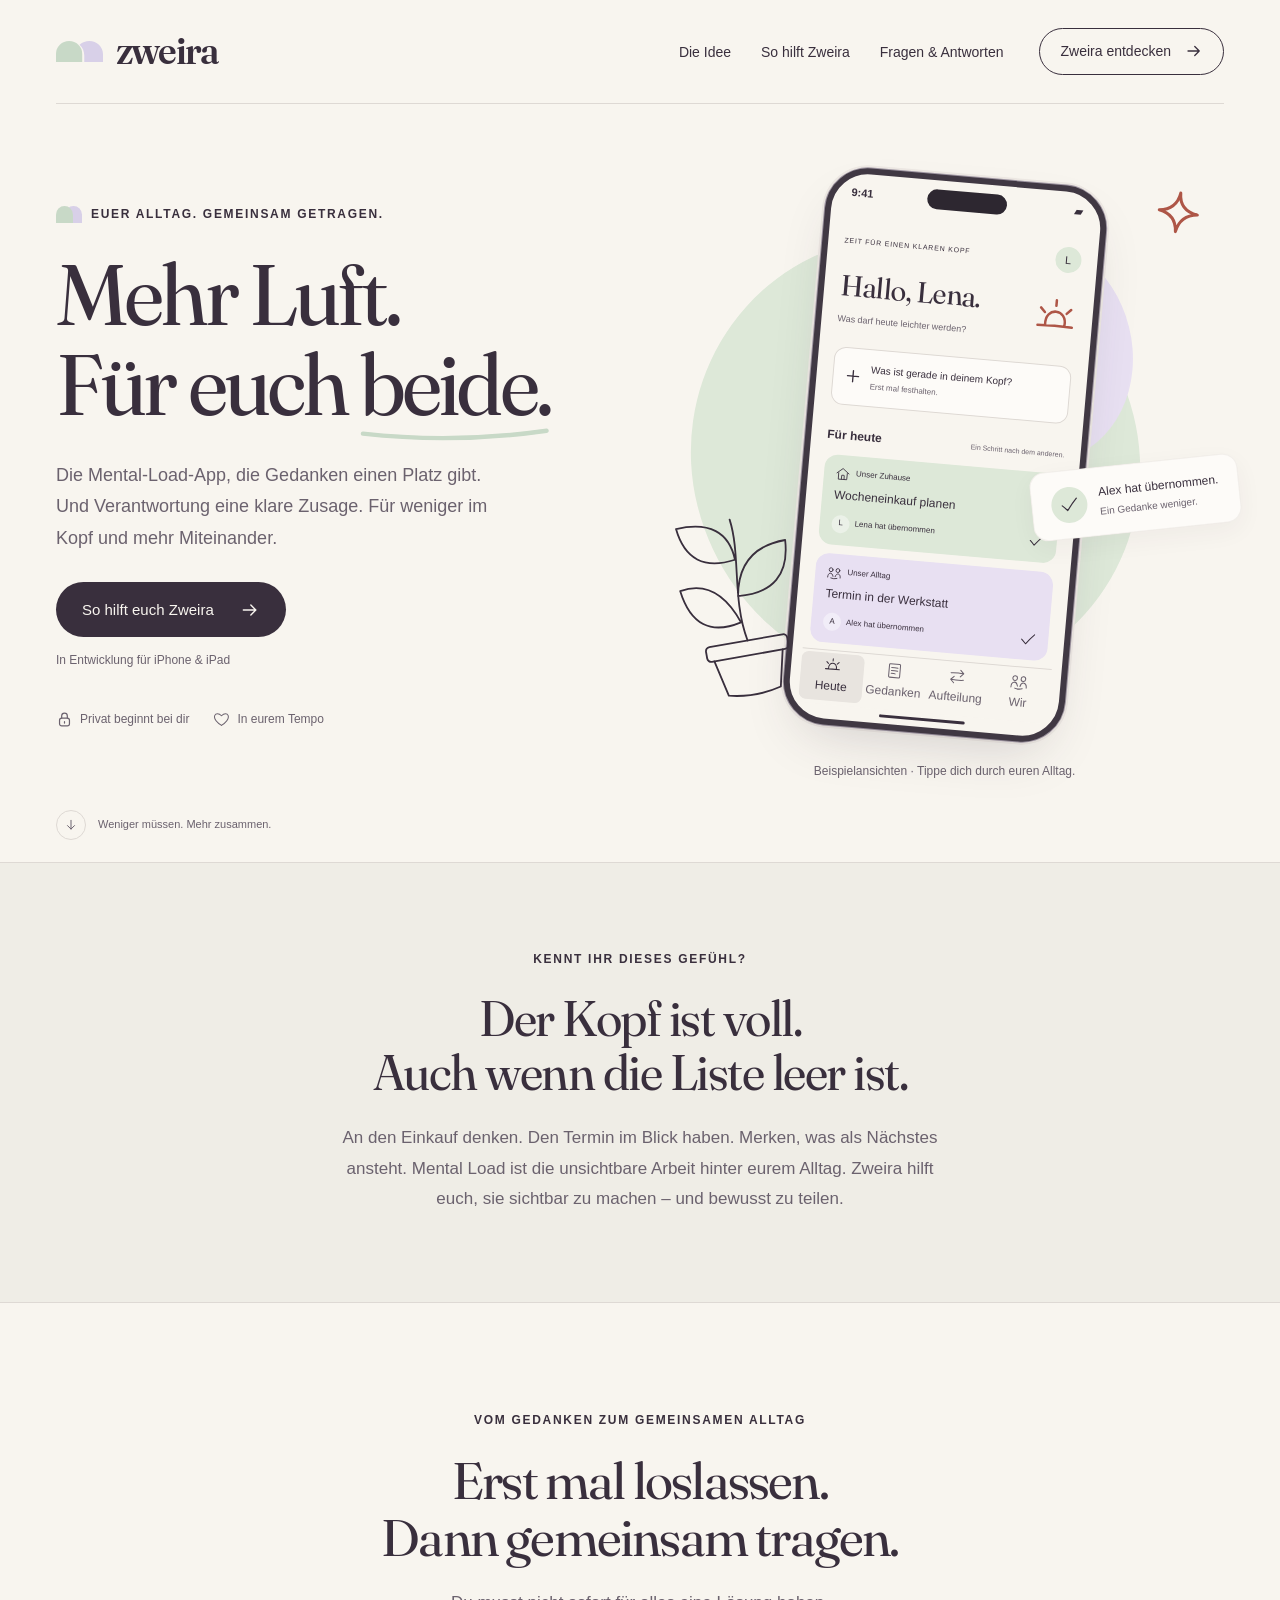
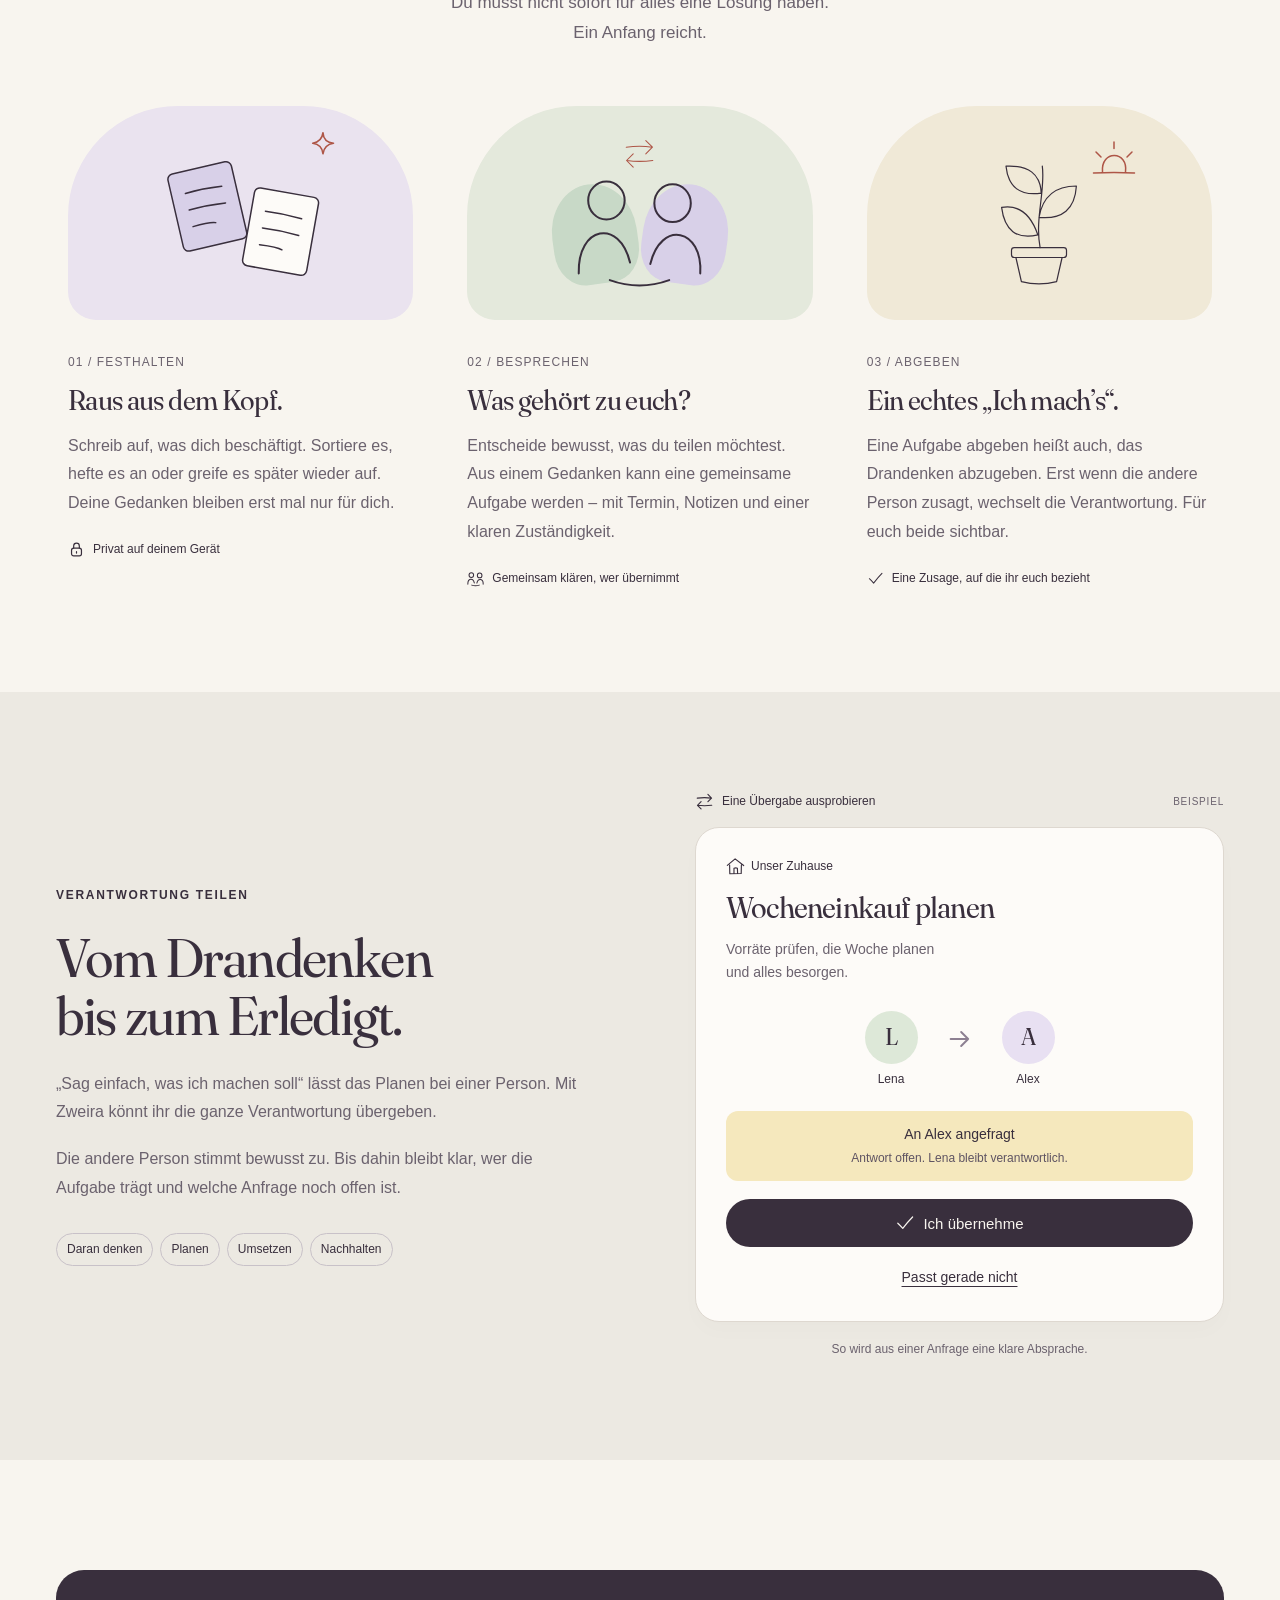
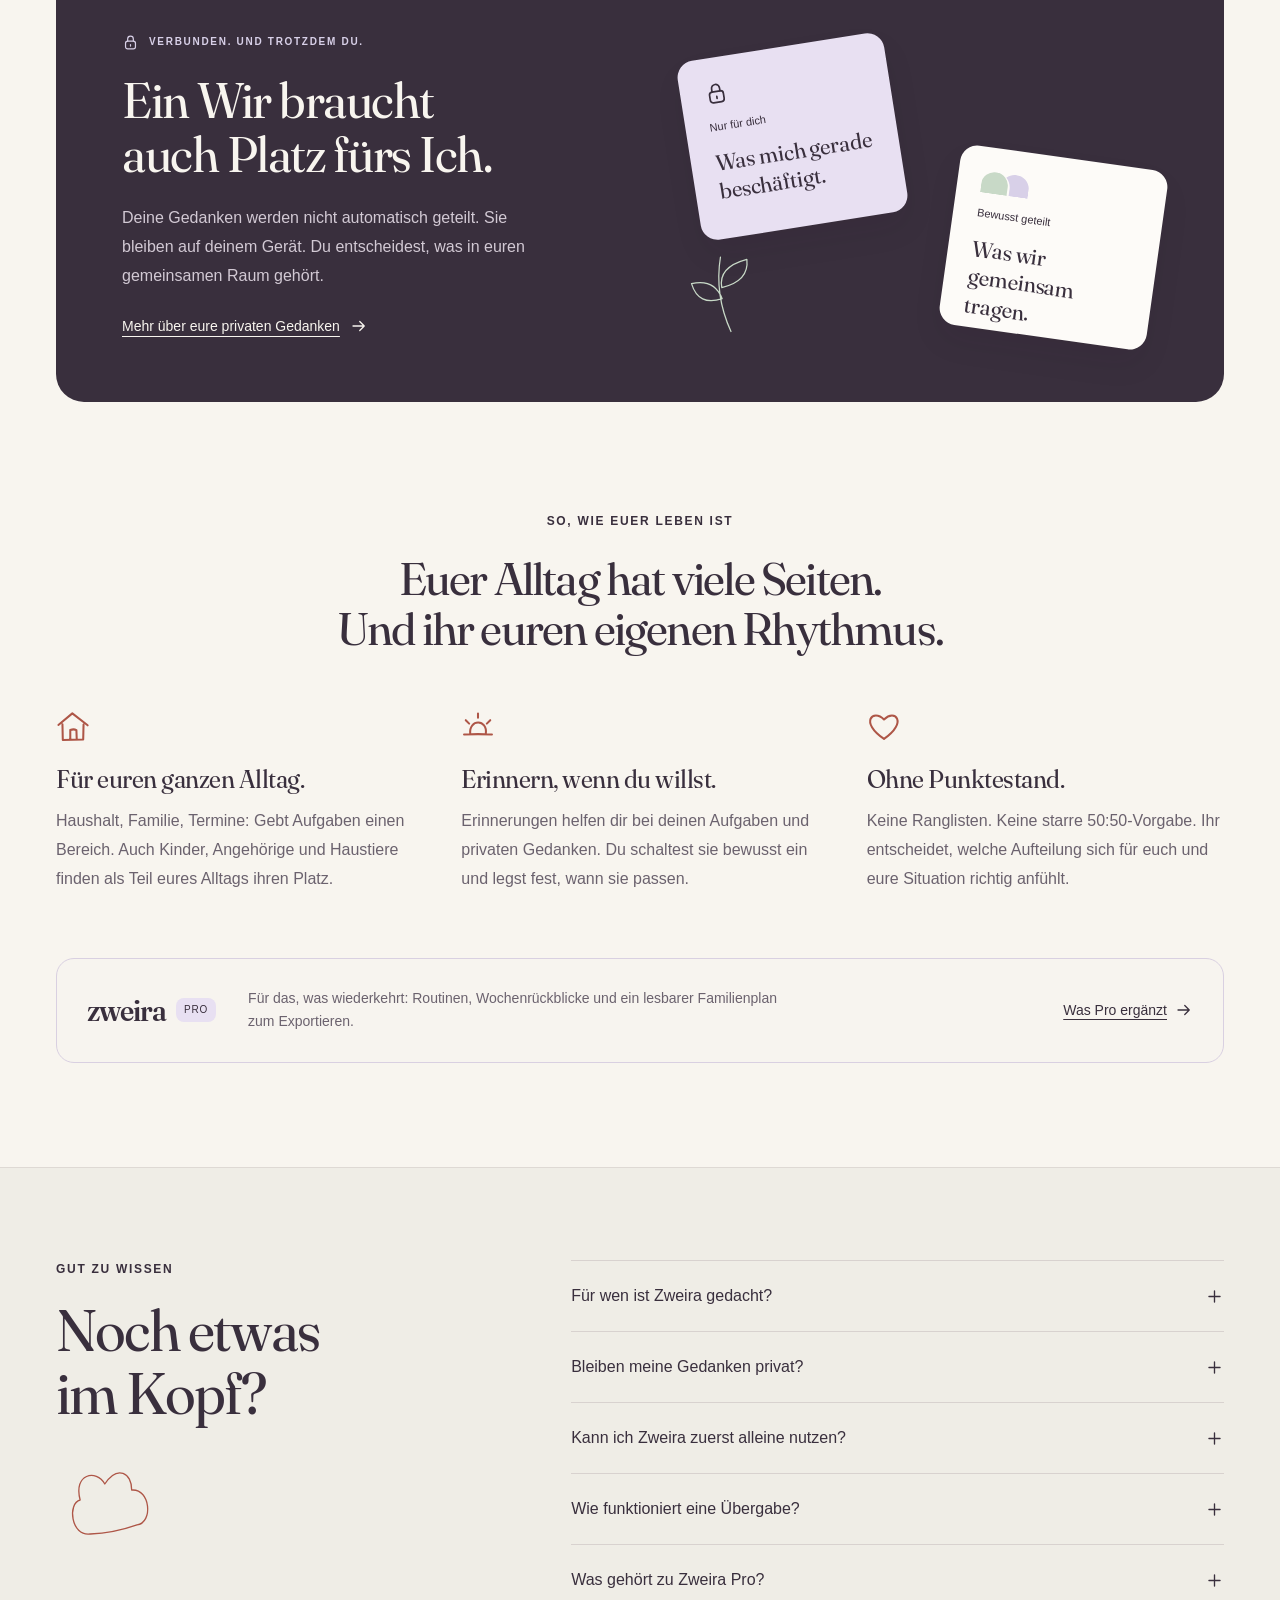
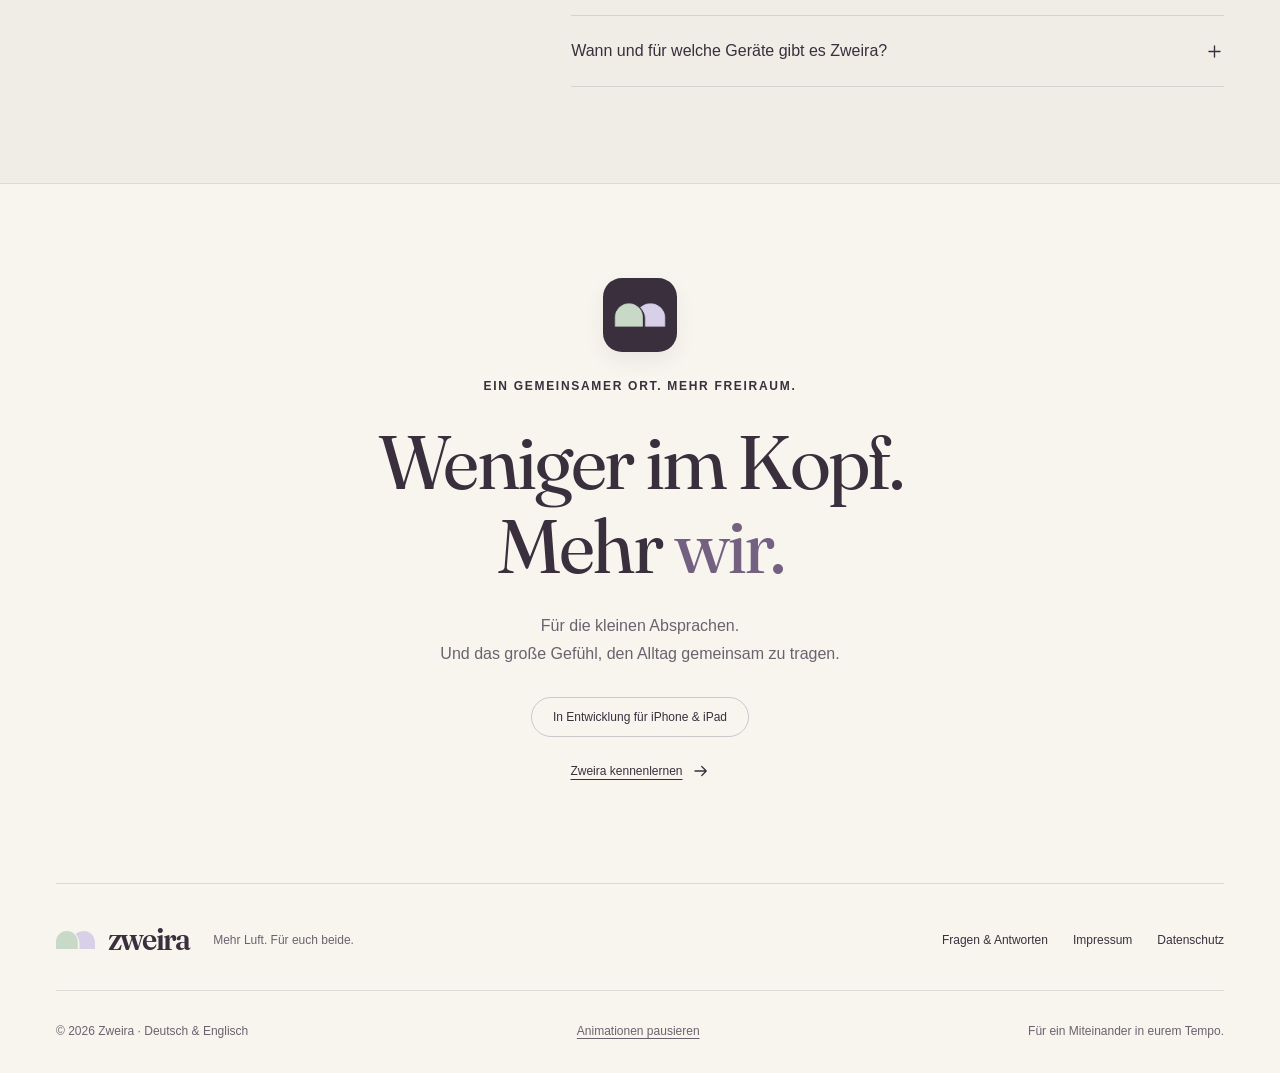
==== index.html @ 897c7287 "hello world" ====
<!doctype html>
<html lang="de">
<head>
  <meta charset="utf-8">
  <meta name="viewport" content="width=device-width, initial-scale=1">
  <meta name="theme-color" content="#F8F5EF">
  <title>Zweira – Mental Load und Verantwortung gemeinsam teilen</title>
  <meta name="description" content="Gedanken festhalten, Aufgaben klären und Verantwortung bewusst teilen: Entdecke Zweira, die Mental-Load-App für Paare und ihren gemeinsamen Alltag.">
  <meta property="og:type" content="website">
  <meta property="og:locale" content="de_DE">
  <meta property="og:site_name" content="Zweira">
  <meta property="og:title" content="Zweira – Mehr Luft. Für euch beide.">
  <meta property="og:description" content="Private Gedanken. Klare Zusagen. Gemeinsam getragener Alltag. Entdecke die Mental-Load-App für iPhone und iPad.">
  <meta name="twitter:card" content="summary">
  <link rel="canonical" href="https://zweira.picturethehit.chatgpt.site/">
  <meta property="og:url" content="https://zweira.picturethehit.chatgpt.site/">
  <script type="application/ld+json">{"@context":"https://schema.org","@graph":[{"@type":"WebSite","@id":"https://zweira.picturethehit.chatgpt.site/#website","url":"https://zweira.picturethehit.chatgpt.site/","name":"Zweira","inLanguage":"de"},{"@type":"SoftwareApplication","name":"Zweira","applicationCategory":"LifestyleApplication","operatingSystem":"iOS 17.0 oder neuer; iPadOS 17.0 oder neuer","inLanguage":["de","en"],"description":"App in Entwicklung für private Gedanken, lokale Familienplanung und bewusst geteilte Verantwortung. Übergaben werden erst nach einer ausdrücklichen Zusage wirksam.","url":"https://zweira.picturethehit.chatgpt.site/","featureList":["Private Gedanken festhalten","Aufgaben und Verantwortlichkeiten planen","Bestätigte Übergaben","Freiwillige Erinnerungen"]}]}</script>
  <link rel="icon" href="assets/favicon.png" type="image/png">
  <link rel="apple-touch-icon" href="assets/apple-touch-icon.png">
  <link rel="preload" href="assets/Fraunces72pt-Regular.ttf" as="font" type="font/ttf" crossorigin>
  <link rel="stylesheet" href="styles.css?v=41d980a1db89">
  <script src="app.js?v=37c5fd9961ff" defer></script>
</head>
<body>
  <a class="skip-link" href="#inhalt">Zum Inhalt</a>
  <svg class="svg-library" xmlns="http://www.w3.org/2000/svg" aria-hidden="true"><defs>
    <!-- Faithful web adaptations of Zweira/Shared/SketchIcons.swift and UI/Illustrations.swift. -->
    <symbol id="i-arrow" viewBox="0 0 24 24"><path d="M4 12h15m-6-6 6 6-6 6"/></symbol>
    <symbol id="i-down" viewBox="0 0 24 24"><path d="M12 4v15m-6-6 6 6 6-6"/></symbol>
    <symbol id="i-lock" viewBox="0 0 24 24"><rect x="5" y="10" width="14" height="11" rx="3"/><path d="M8 10V7a4 4 0 0 1 8 0v3m-4 5v2"/></symbol>
    <symbol id="i-plus" viewBox="0 0 24 24"><path d="M12 5v14M5 12h14"/></symbol>
    <symbol id="i-check" viewBox="0 0 100 100"><path d="M14 51Q26 62 39 77Q65 43 88 20"/></symbol>
    <symbol id="i-home" viewBox="0 0 100 100"><path d="M7 44 48 10 93 45M19 42 20 88 80 87 81 43M42 86V59Q52 55 60 59L61 86"/></symbol>
    <symbol id="i-note" viewBox="0 0 100 100"><rect x="18" y="10" width="65" height="79" rx="5.5"/><path d="M32 32Q50 31 69 33.2M32 49Q50 48 69 50.2M32 66Q50 65 55 67.2"/></symbol>
    <symbol id="i-handoff" viewBox="0 0 100 100"><path d="M12 32Q51 27 86 32M68 13 87 32 68 51M88 70Q49 75 14 70M32 51 13 70 32 89"/></symbol>
    <symbol id="i-family" viewBox="0 0 100 100"><ellipse cx="25.5" cy="30" rx="13.5" ry="14"/><ellipse cx="74.5" cy="32" rx="13.5" ry="14"/><path d="M5 84C4 49 35 43 43 76M58 77C66 44 97 51 95 84M28 89Q50 97 72 89"/></symbol>
    <symbol id="i-sun" viewBox="0 0 100 100"><path d="M9 72Q50 70 91 72M27 70C23 25 79 27 73 70M50 10V23M14 30 24 40M86 30 76 40"/></symbol>
    <symbol id="i-cycle" viewBox="0 0 100 100"><path d="M15 39C32 4 73 7 84 37M84 14V37H61M85 61C68 96 27 93 16 63M16 86V63H39"/></symbol>
    <symbol id="i-spark" viewBox="0 0 100 100"><path d="M48 10Q50 45 87 49Q53 54 48 88Q45 54 10 49Q44 44 48 10"/></symbol>
    <symbol id="i-heart" viewBox="0 0 100 100"><path d="M50 85C-23 36 18-5 50 28C82-5 121 36 50 85"/></symbol>
    <symbol id="art-plant" viewBox="0 0 200 260"><g fill="none" stroke="currentColor" stroke-width="2.2" stroke-linecap="round" stroke-linejoin="round">
      <path pathLength="1" d="M102 182C92 130 112 78 106 34M104 83Q46 91 40 34Q102 31 104 83M100 127Q110 70 168 70Q164 133 100 127M98 159Q40 172 32 109Q78 101 98 159"/>
      <rect pathLength="1" x="50" y="182" width="100" height="18" rx="5"/><path pathLength="1" d="m58 200 10 44q32 8 64 0l10-44"/>
    </g></symbol>
    <symbol id="art-cloud" viewBox="0 0 100 100"><path d="M22 81C-2 80 1 39 17 38C14 5 43 4 50 24C69 4 85 16 81 37C104 39 100 81 80 80Q50 85 22 81"/></symbol>
    <symbol id="art-sprig" viewBox="0 0 100 100"><path pathLength="1" d="M47 96Q39 48 58 6M47 55Q17 57 16 28Q44 29 47 55M50 42Q52 17 88 17Q84 43 50 42"/></symbol>
  </defs></svg>
  <header class="site-header wrap">
    <a class="brand" href="#" aria-label="Zweira – Startseite"><img src="assets/brand-mark.svg" width="47" height="22" alt=""><span>zweira</span></a>
    <nav class="desktop-nav" aria-label="Hauptnavigation"><a href="#idee">Die Idee</a><a href="#funktionen">So hilft Zweira</a><a href="#fragen">Fragen & Antworten</a></nav>
    <a class="header-cta" href="#entdecken">Zweira entdecken <svg class="icon" aria-hidden="true"><use href="#i-arrow"/></svg></a>
    <button class="menu-toggle" aria-expanded="false" aria-controls="mobile-nav" aria-label="Menü öffnen"><span></span><span></span></button>
  </header>
  <nav id="mobile-nav" class="mobile-nav" aria-label="Mobile Navigation" hidden><a href="#idee">Die Idee</a><a href="#funktionen">So hilft Zweira</a><a href="#fragen">Fragen & Antworten</a><a href="#entdecken">Zweira entdecken</a></nav>
  <main id="inhalt">
    <section class="hero wrap" aria-labelledby="hero-title">
      <div class="hero-copy">
        <p class="eyebrow"><span class="tiny-mark" aria-hidden="true"></span> Euer Alltag. Gemeinsam getragen.</p>
        <h1 id="hero-title">Mehr Luft.<br>Für euch <span class="underlined">beide.<svg viewBox="0 0 260 19" aria-hidden="true"><path d="M4 9Q128 23 255 5"/></svg></span></h1>
        <p class="hero-description">Die Mental-Load-App, die Gedanken einen Platz gibt. Und Verantwortung eine klare Zusage. Für weniger im Kopf und mehr Miteinander.</p>
        <a class="button primary" href="#funktionen">So hilft euch Zweira <svg class="icon" aria-hidden="true"><use href="#i-arrow"/></svg></a>
        <p class="availability">In Entwicklung für iPhone & iPad</p>
        <div class="hero-values"><span><svg class="icon" aria-hidden="true"><use href="#i-lock"/></svg> Privat beginnt bei dir</span><span><svg class="icon" aria-hidden="true"><use href="#i-heart"/></svg> In eurem Tempo</span></div>
      </div>
      <div class="hero-stage" aria-label="Ein beispielhafter Einblick in Zweira">
        <div class="hero-orbit" aria-hidden="true"></div>
        <svg class="plant-drawing gentle-float" aria-hidden="true"><use href="#art-plant"/></svg>
        <svg class="hero-spark icon" aria-hidden="true"><use href="#i-spark"/></svg>
        <div class="floating-note gentle-float" aria-hidden="true"><svg class="icon"><use href="#i-check"/></svg><div><strong>Alex hat übernommen.</strong><span>Ein Gedanke weniger.</span></div></div>
        <div class="phone">
          <div class="phone-status" aria-hidden="true"><span>9:41</span><span class="phone-island"></span><span>▰</span></div>
          <div class="phone-tabs" role="tablist" aria-label="App-Vorschau"><button id="tab-heute" role="tab" aria-selected="true" aria-controls="app-preview" data-tab="heute"><svg class="icon" aria-hidden="true"><use href="#i-sun"/></svg>Heute</button><button id="tab-gedanken" role="tab" aria-selected="false" aria-controls="app-preview" tabindex="-1" data-tab="gedanken"><svg class="icon" aria-hidden="true"><use href="#i-note"/></svg>Gedanken</button><button id="tab-aufteilung" role="tab" aria-selected="false" aria-controls="app-preview" tabindex="-1" data-tab="aufteilung"><svg class="icon" aria-hidden="true"><use href="#i-handoff"/></svg>Aufteilung</button><button id="tab-wir" role="tab" aria-selected="false" aria-controls="app-preview" tabindex="-1" data-tab="wir"><svg class="icon" aria-hidden="true"><use href="#i-family"/></svg>Wir</button></div>
          <div class="phone-content" id="app-preview" role="tabpanel" aria-labelledby="tab-heute" tabindex="0">
            <div class="phone-topline"><span>ZEIT FÜR EINEN KLAREN KOPF</span><span class="avatar sage">L</span></div>
            <div class="phone-greeting"><div><p>Hallo, Lena.</p><span>Was darf heute leichter werden?</span></div><svg class="icon" aria-hidden="true"><use href="#i-sun"/></svg></div>
            <div class="capture"><svg class="icon" aria-hidden="true"><use href="#i-plus"/></svg><div>Was ist gerade in deinem Kopf?<small>Erst mal festhalten.</small></div></div>
            <p class="phone-section-label">Für heute <span>Ein Schritt nach dem anderen.</span></p>
            <div class="task-card sage"><div class="task-heading"><svg class="icon" aria-hidden="true"><use href="#i-home"/></svg><span>Unser Zuhause</span></div><strong>Wocheneinkauf planen</strong><div class="task-bottom"><span><b class="avatar">L</b> Lena hat übernommen</span><svg class="icon" aria-hidden="true"><use href="#i-check"/></svg></div></div>
            <div class="task-card lavender"><div class="task-heading"><svg class="icon" aria-hidden="true"><use href="#i-family"/></svg><span>Unser Alltag</span></div><strong>Termin in der Werkstatt</strong><div class="task-bottom"><span><b class="avatar">A</b> Alex hat übernommen</span><svg class="icon" aria-hidden="true"><use href="#i-check"/></svg></div></div>
            <div class="private-note"><svg class="icon" aria-hidden="true"><use href="#i-lock"/></svg><span>Deine Gedanken gehören erst mal dir.</span></div>
          </div>

          <div class="home-indicator" aria-hidden="true"></div>
        </div>
        <p class="preview-caption">Beispielansichten · Tippe dich durch euren Alltag.</p>
      </div>
      <a class="scroll-cue" href="#idee"><svg class="icon" aria-hidden="true"><use href="#i-down"/></svg><span>Weniger müssen. Mehr zusammen.</span></a>
    </section>
    <section class="intro-section" id="idee"><div class="wrap intro-inner"><p class="eyebrow">Kennt ihr dieses Gefühl?</p><h2>Der Kopf ist voll.<br>Auch wenn die Liste leer ist.</h2><p>An den Einkauf denken. Den Termin im Blick haben. Merken, was als Nächstes ansteht. Mental Load ist die unsichtbare Arbeit hinter eurem Alltag. Zweira hilft euch, sie sichtbar zu machen – und bewusst zu teilen.</p></div></section>
    <section class="features-section wrap" id="funktionen" aria-labelledby="features-title">
      <div class="section-heading reveal"><p class="eyebrow">Vom Gedanken zum gemeinsamen Alltag</p><h2 id="features-title">Erst mal loslassen.<br>Dann gemeinsam tragen.</h2><p>Du musst nicht sofort für alles eine Lösung haben.<br>Ein Anfang reicht.</p></div>
      <div class="features-grid">
        <article class="feature-card reveal"><div class="feature-art art-thoughts" aria-hidden="true"><div class="note-sheet note-back"><svg class="icon"><use href="#i-note"/></svg></div><div class="note-sheet note-front"><svg class="icon"><use href="#i-note"/></svg></div><svg class="art-spark icon"><use href="#i-spark"/></svg></div><span class="step-label">01 / Festhalten</span><h3>Raus aus dem Kopf.</h3><p>Schreib auf, was dich beschäftigt. Sortiere es, hefte es an oder greife es später wieder auf. Deine Gedanken bleiben erst mal nur für dich.</p><span class="feature-detail"><svg class="icon" aria-hidden="true"><use href="#i-lock"/></svg> Privat auf deinem Gerät</span></article>
        <article class="feature-card reveal"><div class="feature-art art-together" aria-hidden="true"><svg class="family-art icon"><use href="#i-family"/></svg><svg class="handoff-art icon"><use href="#i-handoff"/></svg><span class="person-disc sage"></span><span class="person-disc lavender"></span></div><span class="step-label">02 / Besprechen</span><h3>Was gehört zu euch?</h3><p>Entscheide bewusst, was du teilen möchtest. Aus einem Gedanken kann eine gemeinsame Aufgabe werden – mit Termin, Notizen und einer klaren Zuständigkeit.</p><span class="feature-detail"><svg class="icon" aria-hidden="true"><use href="#i-family"/></svg> Gemeinsam klären, wer übernimmt</span></article>
        <article class="feature-card reveal"><div class="feature-art art-breathe" aria-hidden="true"><svg class="small-plant gentle-float"><use href="#art-plant"/></svg><svg class="small-sun icon"><use href="#i-sun"/></svg></div><span class="step-label">03 / Abgeben</span><h3>Ein echtes „Ich mach’s“.</h3><p>Eine Aufgabe abgeben heißt auch, das Drandenken abzugeben. Erst wenn die andere Person zusagt, wechselt die Verantwortung. Für euch beide sichtbar.</p><span class="feature-detail"><svg class="icon" aria-hidden="true"><use href="#i-check"/></svg> Eine Zusage, auf die ihr euch bezieht</span></article>
      </div>
    </section>
    <section class="responsibility-section" aria-labelledby="responsibility-title"><div class="wrap responsibility-grid">
      <div class="responsibility-copy reveal"><p class="eyebrow">Verantwortung teilen</p><h2 id="responsibility-title">Vom Drandenken<br>bis zum Erledigt.</h2><p>„Sag einfach, was ich machen soll“ lässt das Planen bei einer Person. Mit Zweira könnt ihr die ganze Verantwortung übergeben.</p><p>Die andere Person stimmt bewusst zu. Bis dahin bleibt klar, wer die Aufgabe trägt und welche Anfrage noch offen ist.</p><ol class="responsibility-steps"><li>Daran denken</li><li>Planen</li><li>Umsetzen</li><li>Nachhalten</li></ol></div>
      <div class="handoff-demo reveal"><p class="demo-label"><svg class="icon" aria-hidden="true"><use href="#i-handoff"/></svg> Eine Übergabe ausprobieren <span>Beispiel</span></p><div class="handoff-card"><div class="task-heading"><svg class="icon" aria-hidden="true"><use href="#i-home"/></svg><span>Unser Zuhause</span></div><h3>Wocheneinkauf planen</h3><p>Vorräte prüfen, die Woche planen<br>und alles besorgen.</p><div class="handoff-people" aria-hidden="true"><span class="person"><b class="avatar sage">L</b>Lena</span><div class="transfer-line"><svg class="icon"><use href="#i-arrow"/></svg></div><span class="person"><b class="avatar lavender">A</b>Alex</span></div><div class="handoff-status" role="status" aria-live="polite" aria-atomic="true"><strong id="handoff-title">An Alex angefragt</strong><span id="handoff-description">Antwort offen. Lena bleibt verantwortlich.</span></div><div class="handoff-actions"><button id="accept-handoff" class="button primary"><svg class="icon" aria-hidden="true"><use href="#i-check"/></svg>Ich übernehme</button><button id="decline-handoff" class="text-button">Passt gerade nicht</button></div><button id="reset-handoff" class="text-button" hidden>Noch einmal ausprobieren <svg class="icon" aria-hidden="true"><use href="#i-cycle"/></svg></button></div><p class="demo-footnote">So wird aus einer Anfrage eine klare Absprache.</p></div>
    </div></section>
    <section class="privacy-section wrap reveal" id="privat" aria-labelledby="privacy-title"><div class="privacy-copy"><p class="eyebrow"><svg class="icon" aria-hidden="true"><use href="#i-lock"/></svg> Verbunden. Und trotzdem du.</p><h2 id="privacy-title">Ein Wir braucht<br>auch Platz fürs Ich.</h2><p>Deine Gedanken werden nicht automatisch geteilt. Sie bleiben auf deinem Gerät. Du entscheidest, was in euren gemeinsamen Raum gehört.</p><a href="#frage-privat" class="light-link">Mehr über eure privaten Gedanken <svg class="icon" aria-hidden="true"><use href="#i-arrow"/></svg></a></div><div class="privacy-visual" aria-hidden="true"><div class="privacy-personal"><svg class="icon"><use href="#i-lock"/></svg><span>Nur für dich</span><p>Was mich gerade<br>beschäftigt.</p></div><div class="privacy-shared"><img src="assets/brand-mark.svg" width="58" height="27" alt=""><span>Bewusst geteilt</span><p>Was wir gemeinsam<br>tragen.</p></div><svg class="privacy-sprig icon gentle-float"><use href="#art-sprig"/></svg></div></section>
    <section class="everyday-section wrap" aria-labelledby="everyday-title"><div class="section-heading reveal"><p class="eyebrow">So, wie euer Leben ist</p><h2 id="everyday-title">Euer Alltag hat viele Seiten.<br>Und ihr euren eigenen Rhythmus.</h2></div><div class="everyday-grid"><article class="reveal"><svg class="icon" aria-hidden="true"><use href="#i-home"/></svg><h3>Für euren ganzen Alltag.</h3><p>Haushalt, Familie, Termine: Gebt Aufgaben einen Bereich. Auch Kinder, Angehörige und Haustiere finden als Teil eures Alltags ihren Platz.</p></article><article class="reveal"><svg class="icon" aria-hidden="true"><use href="#i-sun"/></svg><h3>Erinnern, wenn du willst.</h3><p>Erinnerungen helfen dir bei deinen Aufgaben und privaten Gedanken. Du schaltest sie bewusst ein und legst fest, wann sie passen.</p></article><article class="reveal"><svg class="icon" aria-hidden="true"><use href="#i-heart"/></svg><h3>Ohne Punktestand.</h3><p>Keine Ranglisten. Keine starre 50:50-Vorgabe. Ihr entscheidet, welche Aufteilung sich für euch und eure Situation richtig anfühlt.</p></article></div><div class="pro-strip reveal"><span class="pro-label">zweira <span>PRO</span></span><p>Für das, was wiederkehrt: Routinen, Wochenrückblicke und ein lesbarer Familienplan zum Exportieren.</p><a href="#frage-pro">Was Pro ergänzt <svg class="icon" aria-hidden="true"><use href="#i-arrow"/></svg></a></div></section>
    <section class="faq-section" id="fragen" aria-labelledby="faq-title"><div class="wrap faq-grid"><div class="faq-intro reveal"><p class="eyebrow">Gut zu wissen</p><h2 id="faq-title">Noch etwas<br>im Kopf?</h2><svg class="faq-cloud icon gentle-float" aria-hidden="true"><use href="#art-cloud"/></svg></div><div class="faq-list reveal">
      <details><summary>Für wen ist Zweira gedacht?<svg class="icon" aria-hidden="true"><use href="#i-plus"/></svg></summary><p>Für Paare, die Gedanken, Aufgaben und Verantwortung im Alltag bewusster teilen möchten – mit oder ohne Kinder. Auch Angehörige und Haustiere können im Familienplan berücksichtigt werden. Sie dienen als Aufgabenkontext und erhalten dadurch keinen eigenen Kontozugriff.</p></details>
      <details id="frage-privat"><summary>Bleiben meine Gedanken privat?<svg class="icon" aria-hidden="true"><use href="#i-plus"/></svg></summary><p>Ja. Private Gedanken werden lokal auf deinem Gerät gespeichert und nicht automatisch in den gemeinsamen Familienraum übertragen. Du entscheidest ausdrücklich, welchen Gedanken du teilst oder in eine gemeinsame Aufgabe umwandelst. Auch eine Apple-Familienfreigabe gewährt keinen Zugriff auf deine Gedanken.</p></details>
      <details><summary>Kann ich Zweira zuerst alleine nutzen?<svg class="icon" aria-hidden="true"><use href="#i-plus"/></svg></summary><p>Ja. Du kannst deine Gedanken und einen lokalen Familienplan ohne Anmeldung anlegen. Für einen gemeinsamen Raum mit einer zweiten Person ist eine ausdrückliche iCloud-Einladung vorgesehen. Die andere Person muss sie annehmen. Private Gedanken bleiben davon getrennt.</p></details>
      <details><summary>Wie funktioniert eine Übergabe?<svg class="icon" aria-hidden="true"><use href="#i-plus"/></svg></summary><p>Du kannst die Übergabe einer Aufgabe anfragen. Erst wenn die andere Person zustimmt, wechselt die Verantwortung. Bis dahin zeigt Zweira die offene Anfrage und die bisherige Zuständigkeit. Eine Anfrage kann auch abgelehnt oder zurückgezogen werden.</p></details>
      <details id="frage-pro"><summary>Was gehört zu Zweira Pro?<svg class="icon" aria-hidden="true"><use href="#i-plus"/></svg></summary><p>Pro ergänzt Routinen, Erinnerungen, Widgets, die Kalenderverbindung, persönliche und gemeinsame Wochenrückblicke, einen lesbaren Planexport und eigene Farben. Gedanken, normale Aufgaben, Familie und der vollständige Datenexport als JSON sind als kostenlose Funktionen vorgesehen. Die endgültigen Angebote und Preise stehen noch nicht fest.</p></details>
      <details><summary>Wann und für welche Geräte gibt es Zweira?<svg class="icon" aria-hidden="true"><use href="#i-plus"/></svg></summary><p>Zweira wird für iPhone und iPad ab iOS 17 beziehungsweise iPadOS 17 entwickelt, auf Deutsch und Englisch. Die Veröffentlichung im App Store wird vorbereitet. Einen bestätigten Starttermin gibt es noch nicht.</p></details>
    </div></div></section>
    <section class="closing-section wrap reveal" id="entdecken" aria-labelledby="closing-title"><img class="closing-icon" src="assets/app-icon.png" width="74" height="74" alt="Zweira App-Icon" loading="lazy"><p class="eyebrow">Ein gemeinsamer Ort. Mehr Freiraum.</p><h2 id="closing-title">Weniger im Kopf.<br>Mehr <span>wir.</span></h2><p>Für die kleinen Absprachen.<br>Und das große Gefühl, den Alltag gemeinsam zu tragen.</p><div class="release-label">In Entwicklung für iPhone & iPad</div><a class="text-button" href="#funktionen">Zweira kennenlernen <svg class="icon" aria-hidden="true"><use href="#i-arrow"/></svg></a></section>
  </main>
  <footer class="site-footer wrap"><div class="footer-top"><a class="brand" href="#" aria-label="Zweira – zurück nach oben"><img src="assets/brand-mark.svg" width="47" height="22" alt=""><span>zweira</span></a><p>Mehr Luft. Für euch beide.</p><nav aria-label="Weitere Informationen"><a href="#fragen">Fragen & Antworten</a><a href="impressum.html">Impressum</a><a href="datenschutz.html">Datenschutz</a></nav></div><div class="footer-bottom"><span>© 2026 Zweira · Deutsch & Englisch</span><button id="motion-toggle" aria-pressed="false">Animationen pausieren</button><span>Für ein Miteinander in eurem Tempo.</span></div></footer>
</body>
</html>
---- styles.css ----
@font-face{font-family:Fraunces;src:url('assets/Fraunces72pt-Regular.ttf') format('truetype');font-style:normal;font-weight:400;font-display:swap}
@font-face{font-family:Fraunces;src:url('assets/Fraunces72pt-SemiBold.ttf') format('truetype');font-style:normal;font-weight:600;font-display:swap}
:root{--oat:#f8f5ef;--ink:#392f3d;--muted:#6b626e;--sage:#dde8d8;--sage-accent:#c8d9c7;--lavender:#e8e0f2;--lavender-accent:#d8d0e8;--butter:#f5e8bd;--peach:#ae5647;--card:#fdfbf8;--line:#ded9d4;--serif:Fraunces,Georgia,serif;--sans:-apple-system,BlinkMacSystemFont,"Segoe UI",sans-serif}
*{box-sizing:border-box}html{scroll-behavior:smooth;scroll-padding-top:100px}body{margin:0;background:var(--oat);color:var(--ink);font-family:var(--sans);font-size:16px;line-height:1.6;-webkit-font-smoothing:antialiased}button,a{-webkit-tap-highlight-color:transparent}button,input{font:inherit}button,a{touch-action:manipulation}a{color:inherit;text-decoration:none}button{color:inherit}button:focus-visible,a:focus-visible,summary:focus-visible{outline:3px solid var(--peach);outline-offset:5px}button{cursor:pointer}img,svg{display:block}img{max-width:100%}h1,h2,h3,p{margin:0}h1,h2,h3{font-family:var(--serif);font-weight:400;line-height:1.1}h1,h2{text-wrap:balance}p{text-wrap:pretty}::selection{background:var(--lavender-accent)}[hidden]{display:none!important}.wrap{width:min(1200px,calc(100% - 112px));margin-inline:auto}.svg-library{position:absolute;width:0;height:0;overflow:hidden}.icon{width:24px;height:24px;fill:none;stroke:currentColor;stroke-width:1.7;stroke-linecap:round;stroke-linejoin:round;flex:none}.icon use{vector-effect:non-scaling-stroke}.icon:has(use[href^="#i-"]){overflow:visible}svg.icon use[href="#i-check"],svg.icon use[href="#i-home"],svg.icon use[href="#i-note"],svg.icon use[href="#i-handoff"],svg.icon use[href="#i-family"],svg.icon use[href="#i-sun"],svg.icon use[href="#i-cycle"],svg.icon use[href="#i-spark"],svg.icon use[href="#i-heart"],svg.icon use[href="#art-cloud"],svg.icon use[href="#art-sprig"]{stroke-width:6}
.skip-link{position:fixed;left:20px;top:-100px;background:var(--ink);color:white;padding:12px 20px;z-index:100}.skip-link:focus{top:15px}.site-header{height:104px;display:flex;align-items:center;justify-content:space-between;gap:36px;position:relative;z-index:10;border-bottom:1px solid var(--line)}.brand{display:inline-flex;align-items:center;gap:13px;flex:none}.brand span{font:600 38px/.9 var(--serif);letter-spacing:-1.8px}.brand img{width:47px;height:auto}.desktop-nav{display:flex;gap:30px;align-items:center;margin-left:auto}.desktop-nav a{font-size:14px;line-height:44px;position:relative}.desktop-nav a:after{content:"";position:absolute;bottom:7px;left:0;right:0;height:1px;background:var(--ink);transform:scaleX(0);transform-origin:left;transition:transform .2s}.desktop-nav a:hover:after{transform:scaleX(1)}.header-cta{border:1px solid var(--ink);border-radius:999px;display:flex;gap:14px;align-items:center;padding:11px 20px;font-size:14px;transition:background .2s}.header-cta:hover{background:var(--sage)}.header-cta .icon{width:18px;height:18px}.menu-toggle,.mobile-nav{display:none}.eyebrow{font-size:12px;font-weight:600;letter-spacing:1.7px;text-transform:uppercase;display:flex;align-items:center;gap:10px}.tiny-mark{width:17px;height:17px;background:var(--sage-accent);border-radius:50% 50% 0 0;box-shadow:9px 0 0 var(--lavender-accent);margin-right:8px}
.hero{display:grid;grid-template-columns:1.04fr 1fr;gap:28px;min-height:758px;padding-top:72px;position:relative;align-items:start;padding-bottom:85px}.hero-copy{padding-top:29px;position:relative;z-index:2}.hero h1{font-size:clamp(58px,6.65vw,88px);letter-spacing:-3.8px;line-height:1.06;margin-top:26px}.underlined{position:relative;white-space:nowrap;display:inline-block}.underlined svg{position:absolute;bottom:-12px;left:0;width:100%;height:18px;stroke:var(--sage-accent);stroke-width:6;fill:none;stroke-linecap:round;z-index:-1}.hero-description{max-width:435px;font-size:18px;line-height:1.75;color:var(--muted);margin:29px 0 28px}.button{display:inline-flex;align-items:center;justify-content:center;gap:26px;border-radius:999px;padding:17px 26px;font-size:15px;font-weight:500;min-height:54px;transition:transform .2s,background .2s;line-height:1.4;border:0}.button:hover{transform:translateY(-2px)}.button.primary{background:var(--ink);color:var(--oat)}.button.primary:hover{background:#504255}.button .icon{width:20px;height:20px}.availability{font-size:12px;color:var(--muted);margin-top:14px}.hero-values{display:flex;gap:24px;margin-top:40px;font-size:12px;color:var(--muted)}.hero-values span{display:flex;gap:7px;align-items:center}.hero-values .icon{width:17px;height:17px}.hero-stage{height:560px;position:relative;display:flex;justify-content:center;align-items:flex-start}.hero-orbit{width:445px;height:453px;background:var(--sage);border-radius:48% 52% 48% 52%;position:absolute;left:5%;top:58px;transform:rotate(-14deg)}.hero-orbit:after{content:"";position:absolute;width:190px;height:225px;background:var(--lavender);border-radius:50%;right:-17px;top:36px;z-index:-1}.phone{width:282px;min-width:282px;height:552px;background:var(--oat);border:6px solid #403843;border-radius:43px;position:relative;box-shadow:0 24px 55px -20px #392f3d35,0 0 0 1px #a198a4,0 0 0 3px #eee9e4;overflow:hidden;transform:rotate(5deg);z-index:2}.phone-status{height:39px;display:flex;justify-content:space-between;align-items:center;padding:0 19px;font-size:11px;font-weight:600}.phone-island{width:80px;height:20px;border-radius:20px;background:#2d2730;position:absolute;top:9px;left:calc(50% - 40px)}.phone-content{padding:16px 16px 0;min-height:439px}.phone-topline{display:flex;justify-content:space-between;align-items:center;font-size:7px;letter-spacing:.8px;line-height:1.5;gap:8px}.avatar{display:inline-flex;align-items:center;justify-content:center;width:26px;height:26px;border-radius:50%;font-size:11px;font-weight:500;background:#ffffff65;flex-shrink:0}.sage{background:var(--sage)}.lavender{background:var(--lavender)}.butter{background:var(--butter)}.phone-greeting{display:flex;align-items:center;justify-content:space-between;margin:15px 0 18px}.phone-greeting p{font:400 29px/1.2 var(--serif);letter-spacing:-.6px}.phone-greeting span{font-size:9px;color:var(--muted)}.phone-greeting>.icon{width:42px;height:42px;stroke:var(--peach)}.capture{background:var(--card);border:1px solid var(--line);padding:13px 10px;display:flex;align-items:center;gap:8px;border-radius:12px;font-size:10px;line-height:1.4}.capture .icon{width:19px;height:19px}.capture small{display:block;font-size:8px;color:var(--muted);margin-top:4px}.phone-section-label{font-size:12px;font-weight:600;margin:21px 0 10px;display:flex;align-items:center;justify-content:space-between}.phone-section-label span{font-size:7px;color:var(--muted);font-weight:400}.task-card{padding:12px;border-radius:13px;margin-bottom:9px}.task-heading{display:flex;align-items:center;gap:6px;font-size:8px;margin-bottom:6px}.task-heading .icon{width:14px;height:14px}.task-card strong{font-size:12px;font-weight:500;display:block;line-height:1.4}.task-bottom{display:flex;align-items:center;justify-content:space-between;margin-top:11px}.task-bottom>span{display:flex;align-items:center;gap:5px;font-size:8px}.task-bottom .avatar{width:18px;height:18px;font-size:8px}.task-bottom>.icon{width:17px;height:17px}.private-note{display:flex;gap:6px;align-items:center;font-size:8px;margin-top:15px;color:var(--muted)}.private-note .icon{width:12px;height:12px}.phone-tabs{display:flex;margin:0 10px;border-top:1px solid var(--line);padding-top:3px}.phone-tabs button{border:0;background:none;width:25%;display:flex;flex-direction:column;gap:3px;align-items:center;justify-content:center;font-size:8px;min-height:47px;padding:3px 1px;color:var(--muted);border-radius:7px}.phone-tabs button .icon{width:20px;height:20px}.phone-tabs button[aria-selected="true"]{color:var(--ink);background:#e8e4df}.phone-tabs button:hover{background:var(--lavender)}.phone-tabs button:focus-visible{outline-offset:-2px;outline-width:2px}.home-indicator{height:3px;width:86px;background:var(--ink);border-radius:5px;margin:7px auto 0}.plant-drawing{position:absolute;z-index:3;width:165px;height:225px;left:-9px;bottom:31px;color:var(--ink);transform:rotate(-10deg);pointer-events:none}.hero-spark{position:absolute;right:20px;top:12px;width:50px;height:50px;color:var(--peach);transform:rotate(8deg)}.floating-note{position:absolute;right:-16px;top:287px;z-index:4;background:var(--card);display:flex;gap:12px;align-items:center;padding:15px 19px;box-shadow:0 8px 24px #392f3d0c;border-radius:15px;transform:rotate(-6deg);border:1px solid #ded9d460}.floating-note>.icon{background:var(--sage);border-radius:50%;padding:8px;width:36px;height:36px}.floating-note strong{display:block;font-size:12px;font-weight:500}.floating-note span{display:block;font-size:10px;color:var(--muted);margin-top:2px}.preview-caption{position:absolute;bottom:-39px;left:0;right:0;text-align:center;font-size:11px;color:var(--muted)}.scroll-cue{position:absolute;left:0;bottom:22px;display:flex;align-items:center;gap:12px;font-size:11px;color:var(--muted)}.scroll-cue .icon{width:30px;height:30px;border:1px solid var(--line);border-radius:50%;padding:7px}.intro-section{border-top:1px solid var(--line);border-bottom:1px solid var(--line);background:#efede6;padding:87px 0}.intro-inner{text-align:center;max-width:700px}.intro-inner .eyebrow{justify-content:center}.intro-inner h2{font-size:49px;letter-spacing:-1.5px;margin:23px 0}.intro-inner>p:last-child{color:var(--muted);max-width:605px;margin:auto;font-size:17px;line-height:1.8}.site-footer{display:flex;align-items:center;gap:30px;padding:38px 0;font-size:14px}.site-footer>p{margin-left:auto}.gentle-float{animation:float 6.8s ease-in-out infinite alternate}@keyframes float{from{translate:0 3px}to{translate:0 -5px}}@media(prefers-reduced-motion:reduce){html{scroll-behavior:auto}*,*:before,*:after{animation:none!important;transition:none!important;scroll-behavior:auto!important}}
@media(min-width:1450px){.hero{padding-top:90px;min-height:820px}.hero-stage{margin-top:3px}.hero h1{font-size:92px}}
@media(max-width:1100px){.wrap{width:calc(100% - 64px)}.desktop-nav{gap:18px}.header-cta{display:none}.hero{grid-template-columns:1fr 1fr;gap:15px;min-height:750px}.hero h1{font-size:72px;letter-spacing:-3px}.hero-stage{transform:scale(.92);transform-origin:top center}.hero-orbit{width:365px;height:430px;left:0}.floating-note{right:-10px;top:320px}.plant-drawing{left:-13px;width:140px}.hero-values{gap:16px}.hero-copy{padding-top:35px}.hero-description{font-size:17px}}
@media(max-width:900px){html{scroll-padding-top:24px}.wrap{width:calc(100% - 40px)}.site-header{height:83px}.brand{gap:10px}.brand span{font-size:33px}.brand img{width:40px}.desktop-nav{display:none}.menu-toggle{width:44px;height:44px;border:1px solid var(--line);border-radius:50%;display:flex;align-items:center;justify-content:center;flex-direction:column;gap:5px;background:transparent}.menu-toggle span{display:block;width:17px;height:1px;background:var(--ink);transition:transform .2s}.menu-toggle[aria-expanded="true"] span:first-child{transform:translateY(3px) rotate(45deg)}.menu-toggle[aria-expanded="true"] span:last-child{transform:translateY(-3px) rotate(-45deg)}.mobile-nav{display:flex;flex-direction:column;padding:12px 20px 20px;gap:3px;border-bottom:1px solid var(--line);background:var(--oat)}.mobile-nav a{padding:10px;font-size:16px}.hero{display:flex;flex-direction:column;gap:50px;padding-top:36px;padding-bottom:65px;min-height:auto;align-items:center}.hero-copy{padding:0;text-align:center;width:100%;max-width:500px}.eyebrow{font-size:10px;letter-spacing:1.4px}.hero .eyebrow{justify-content:center}.hero h1{font-size:clamp(50px,12.8vw,77px);letter-spacing:-2.6px;margin-top:23px;line-height:1.1}.underlined svg{bottom:-9px;height:15px}.hero-description{font-size:16px;line-height:1.75;margin:25px auto 23px;max-width:360px}.button{font-size:14px;padding:16px 24px;min-height:52px}.availability{font-size:11px;margin-top:12px}.hero-values{justify-content:center;margin-top:24px;gap:20px;font-size:11px}.hero-values .icon{width:16px;height:16px}.hero-stage{transform:none;width:100%;max-width:440px;height:545px;isolation:isolate}.phone{transform:rotate(3deg);width:272px;min-width:272px;height:541px}.phone-content{min-height:428px}.hero-orbit{width:95%;height:370px;left:2%;top:71px}.hero-orbit:after{right:0;width:145px;height:170px}.floating-note{right:-4px;top:306px;padding:12px;gap:8px}.floating-note strong{font-size:11px}.floating-note span{font-size:10px}.floating-note>.icon{width:30px;height:30px;padding:6px}.plant-drawing{left:-13px;bottom:16px;width:119px;height:178px}.hero-spark{right:2px;top:0;width:35px;height:35px}.preview-caption{bottom:-33px;font-size:10px}.scroll-cue{display:none}.intro-section{padding:62px 0}.intro-inner h2{font-size:37px;letter-spacing:-1.2px;margin:20px 0}.intro-inner>p:last-child{font-size:16px;line-height:1.8;max-width:470px}.site-footer{flex-wrap:wrap;gap:20px}.site-footer>p{margin-left:0;font-size:13px}}
@media(max-width:360px){.wrap{width:calc(100% - 32px)}.hero-values{gap:12px;font-size:10px}.hero-stage{scale:.94;margin-block:-12px}.floating-note{right:-11px}.hero h1{font-size:48px}}
/* The page follows the app's quiet rhythm; illustration geometry comes from its existing assets. */
.features-section{padding-block:108px 104px}.section-heading{text-align:center;margin:0 auto 58px}.section-heading .eyebrow{justify-content:center}.section-heading h2{font-size:52px;letter-spacing:-1.8px;margin-top:22px}.section-heading>p:last-child:not(.eyebrow){font-size:17px;color:var(--muted);line-height:1.75;margin-top:22px}.features-grid{display:grid;grid-template-columns:repeat(3,1fr);gap:30px}.feature-card{padding-inline:12px}.feature-art{height:214px;border-radius:110px 110px 28px 28px;position:relative;margin-bottom:33px;display:flex;align-items:center;justify-content:center;overflow:hidden}.art-thoughts{background:#eae3ef}.art-together{background:#e4e9dc}.art-breathe{background:#f0e9d7}.note-sheet{position:absolute;width:110px;height:146px;display:flex;align-items:center;justify-content:center}.note-sheet .icon{width:100px;height:140px;stroke-width:1}.note-sheet .icon use{stroke-width:1.5}.note-back{transform:rotate(-13deg);left:calc(50% - 89px);top:28px}.note-front{transform:rotate(10deg);left:calc(50% - 16px);top:53px}.note-back .icon{fill:#d8d0e8}.note-front .icon{fill:var(--card)}.note-sheet svg use{stroke-width:1.5!important}.art-spark{position:absolute;width:27px;height:27px;right:22%;top:24px;stroke:var(--peach)}.family-art{width:135px;height:135px;z-index:1;translate:0 15px}.family-art use{stroke-width:1.5!important}.handoff-art{position:absolute;top:30px;width:45px;height:35px;stroke:var(--peach)}.handoff-art use{stroke-width:3!important}.person-disc{width:85px;height:100px;border-radius:50% 50% 35% 35%;position:absolute;top:78px;z-index:0}.person-disc.sage{left:calc(50% - 88px);background:var(--sage-accent);rotate:-8deg}.person-disc.lavender{right:calc(50% - 88px);background:var(--lavender-accent);rotate:8deg}.small-plant{width:110px;height:160px;position:relative;top:6px}.small-sun{position:absolute;width:50px;height:50px;top:31px;right:21%;stroke:var(--peach)}.small-sun use{stroke-width:3!important}.step-label{display:block;font-size:11px;letter-spacing:1.1px;text-transform:uppercase;color:var(--muted);margin-bottom:14px}.feature-card h3{font-size:27px;letter-spacing:-.65px;margin-bottom:16px}.feature-card>p{font-size:15px;color:var(--muted);line-height:1.8}.feature-detail{display:flex;align-items:center;gap:8px;font-size:12px;margin-top:22px}.feature-detail .icon{width:17px;height:17px}.responsibility-section{background:#ece9e2;padding-block:100px}.responsibility-grid{display:grid;grid-template-columns:1fr 1fr;align-items:center;gap:110px}.responsibility-copy h2{font-size:53px;letter-spacing:-1.8px;margin:24px 0}.responsibility-copy>p:not(.eyebrow){font-size:17px;color:var(--muted);line-height:1.8;margin-bottom:18px}.responsibility-steps{list-style:none;display:flex;padding:0;margin:30px 0 0;gap:7px;flex-wrap:wrap}.responsibility-steps li{font-size:12px;border:1px solid #c8c1c8;border-radius:30px;padding:6px 10px;display:flex;align-items:center}.demo-label{display:flex;gap:8px;align-items:center;font-size:12px;margin-bottom:16px}.demo-label>.icon{width:19px;height:19px}.demo-label>span{margin-left:auto;font-size:10px;letter-spacing:.8px;text-transform:uppercase;color:var(--muted)}.handoff-card{background:var(--card);border:1px solid #ded8d0;border-radius:24px;padding:29px 30px 22px;box-shadow:0 10px 20px #392f3d04}.handoff-card .task-heading{font-size:12px;margin-bottom:14px}.handoff-card .task-heading .icon{width:19px;height:19px}.handoff-card h3{font-size:29px;letter-spacing:-.8px;line-height:1.25}.handoff-card>p{font-size:14px;color:var(--muted);line-height:1.7;margin-top:11px}.handoff-people{display:flex;align-items:center;justify-content:center;margin:26px 0 22px}.person{font-size:12px;display:flex;flex-direction:column;align-items:center;gap:6px}.person>.avatar{width:53px;height:53px;font-family:var(--serif);font-size:23px}.transfer-line{width:84px;display:flex;justify-content:center;margin-top:-22px}.transfer-line .icon{width:42px;height:28px;stroke:#8d8092}.handoff-status{background:var(--butter);border-radius:12px;padding:12px;text-align:center;min-height:70px;transition:background .3s}.handoff-status strong{display:block;font-weight:500;font-size:14px}.handoff-status span{display:block;font-size:12px;color:#5e5362;margin-top:3px;line-height:1.5}.handoff-demo[data-result="accepted"] .handoff-status{background:var(--sage)}.handoff-demo[data-result="declined"] .handoff-status{background:var(--lavender)}.handoff-demo[data-result="accepted"] .transfer-line .icon{stroke:#47624a}.handoff-actions{display:flex;flex-direction:column;align-items:center;gap:8px;margin-top:18px}.handoff-actions>.button{width:100%;min-height:48px;padding:13px 17px;gap:8px}.text-button{background:none;border:0;padding:10px 0;display:inline-flex;align-items:center;gap:9px;min-height:44px;font-size:13px;text-decoration:underline;text-underline-offset:4px}.text-button:hover{text-decoration-thickness:2px}.text-button .icon{width:18px;height:18px}#reset-handoff{display:flex;justify-content:center;width:100%;margin-top:18px;min-height:100px}.demo-footnote{text-align:center;font-size:12px;color:var(--muted);margin-top:18px}.privacy-section{border-radius:28px;background:var(--ink);color:var(--oat);display:grid;grid-template-columns:1.1fr 1fr;gap:32px;margin-block:110px;padding:64px 66px;min-height:430px;align-items:center;overflow:hidden}.privacy-copy .eyebrow{font-size:10px;color:var(--lavender-accent)}.privacy-copy .eyebrow .icon{width:17px;height:17px}.privacy-copy h2{font-size:49px;letter-spacing:-1.5px;margin:23px 0}.privacy-copy>p:not(.eyebrow){font-size:16px;color:#d2c9d4;max-width:430px;line-height:1.8}.light-link{display:inline-flex;align-items:center;gap:10px;font-size:13px;margin-top:24px;text-decoration:underline;text-underline-offset:5px}.light-link .icon{width:18px;height:18px}.privacy-visual{position:relative;height:280px}.privacy-personal,.privacy-shared{border-radius:17px;padding:24px;width:209px;height:181px;color:var(--ink);position:absolute;display:flex;flex-direction:column;align-items:start;box-shadow:0 16px 30px #18101c10}.privacy-personal{background:var(--lavender);top:0;left:8px;rotate:-9deg}.privacy-personal>.icon{width:24px;height:24px;margin-bottom:13px}.privacy-personal>span,.privacy-shared>span{font-size:11px}.privacy-personal>p,.privacy-shared>p{font:400 22px/1.3 var(--serif);margin-top:12px}.privacy-shared{background:var(--card);top:111px;right:0;rotate:8deg;z-index:1}.privacy-shared>img{width:48px;height:auto;margin-bottom:12px}.privacy-sprig{position:absolute;left:2px;bottom:-27px;width:83px;height:118px;stroke:var(--sage-accent);rotate:-15deg}.privacy-sprig use{stroke-width:1.5!important}.everyday-section{padding-bottom:104px}.everyday-section .section-heading{margin-bottom:55px}.everyday-section h2{font-size:46px}.everyday-grid{display:grid;grid-template-columns:repeat(3,1fr);gap:48px}.everyday-grid article>.icon{width:34px;height:34px;stroke:var(--peach);margin-bottom:22px}.everyday-grid h3{font-size:25px;letter-spacing:-.5px;margin-bottom:14px}.everyday-grid p{font-size:15px;color:var(--muted);line-height:1.8}.pro-strip{margin-top:64px;padding:28px 30px;border:1px solid #d9d0e1;border-radius:18px;display:flex;align-items:center;gap:32px;background:#eee8f225}.pro-label{font:600 29px/1 var(--serif);letter-spacing:-1px;white-space:nowrap;display:flex;align-items:center;gap:10px}.pro-label>span{font:500 10px/1 var(--sans);padding:7px 8px;background:var(--lavender);border-radius:8px;letter-spacing:.8px}.pro-strip p{font-size:14px;color:var(--muted);max-width:565px;line-height:1.7}.pro-strip>a{font-size:13px;display:flex;align-items:center;gap:8px;white-space:nowrap;margin-left:auto;min-height:44px;text-decoration:underline;text-underline-offset:4px}.pro-strip>a>.icon{width:18px;height:18px}.faq-section{background:#efede6;border-block:1px solid var(--line);padding:92px 0 96px}.faq-grid{display:grid;grid-template-columns:.8fr 1.2fr;gap:80px}.faq-intro h2{font-size:57px;letter-spacing:-1.8px;margin-top:21px}.faq-cloud{width:105px;height:82px;margin-top:38px;rotate:-10deg;stroke:var(--peach)}.faq-cloud use{stroke-width:1.6!important}.faq-list details{border-bottom:1px solid #d8d2cf;scroll-margin-top:30px}.faq-list details:first-child{border-top:1px solid #d8d2cf}.faq-list summary{list-style:none;cursor:pointer;display:flex;align-items:center;justify-content:space-between;gap:16px;font-size:16px;font-weight:500;line-height:1.6;padding:21px 0;min-height:70px}.faq-list summary::-webkit-details-marker{display:none}.faq-list summary .icon{width:19px;height:19px;transition:rotate .2s}.faq-list details[open] summary .icon{rotate:45deg}.faq-list details>p{font-size:15px;color:var(--muted);line-height:1.85;padding:0 36px 24px 0}.closing-section{padding-block:94px 90px;text-align:center;display:flex;flex-direction:column;align-items:center}.closing-icon{border-radius:19px;box-shadow:0 9px 20px #392f3d12;margin-bottom:25px}.closing-section>.eyebrow{justify-content:center;font-size:10px}.closing-section h2{font-size:76px;letter-spacing:-2.6px;margin:24px 0}.closing-section h2>span{color:#746081}.closing-section>p:not(.eyebrow){font-size:16px;color:var(--muted);line-height:1.8}.release-label{border:1px solid #cec6cf;border-radius:999px;padding:10px 21px;margin-top:28px;font-size:13px;line-height:1.5}.closing-section .text-button{font-size:12px;margin-top:12px}.site-footer{display:block;border-top:1px solid var(--line);padding-block:34px 20px}.footer-top{display:flex;align-items:center;gap:24px}.footer-top>.brand span{font-size:31px}.footer-top>.brand img{width:39px}.footer-top>p{font-size:12px;color:var(--muted)}.footer-top>nav{display:flex;gap:25px;margin-left:auto;font-size:12px}.footer-top nav a{min-height:44px;display:flex;align-items:center}.footer-top nav a:hover{text-decoration:underline}.footer-bottom{display:flex;justify-content:space-between;align-items:center;gap:16px;margin-top:28px;padding-top:18px;border-top:1px solid var(--line);font-size:10px;color:var(--muted)}#motion-toggle{padding:8px;border:0;background:none;font-size:11px;min-height:44px;text-decoration:underline;text-underline-offset:3px}.phone-tabs button{font-size:10px}.phone-tabs{padding-top:2px}.phone-tabs button .icon{width:18px;height:18px}.preview-notes{display:grid;gap:10px;margin-top:17px}.preview-thought{padding:14px 12px;background:var(--card);border:1px solid var(--line);border-radius:12px;font-size:12px;line-height:1.5}.preview-thought>span{font-size:9px;color:var(--muted);display:block;margin-top:7px}.preview-thought>.icon{width:17px;height:17px;margin-bottom:8px;stroke:var(--peach)}.preview-couple{display:flex;align-items:center;justify-content:center;gap:24px;margin:26px 0}.preview-couple .avatar{width:58px;height:58px;font:400 25px/1 var(--serif)}.preview-couple>.icon{width:35px;height:25px}.preview-summary{border-radius:13px;padding:14px;font-size:12px;margin-top:14px;line-height:1.6}.preview-summary>strong{display:block;font-weight:500;margin-bottom:5px}.preview-summary>p{font-size:10px}.preview-label{font-size:10px;color:var(--muted);margin-top:10px}.reveal.ready{opacity:0;transform:translateY(18px);transition:opacity .7s ease,transform .7s ease}.reveal.ready.visible{opacity:1;transform:translateY(0)}.features-grid .reveal:nth-child(2),.everyday-grid .reveal:nth-child(2){transition-delay:80ms}.features-grid .reveal:nth-child(3),.everyday-grid .reveal:nth-child(3){transition-delay:160ms}.motion-paused *, .motion-paused *:before,.motion-paused *:after{animation:none!important;transition:none!important;scroll-behavior:auto!important}.motion-paused .reveal{opacity:1!important;transform:none!important}html.motion-paused{scroll-behavior:auto}.phone-content:focus-visible{outline:2px solid var(--peach);outline-offset:-4px}.plant-drawing{stroke-dasharray:1;stroke-dashoffset:0}.plant-drawing use{animation:draw-stem 1.5s ease-out both}@keyframes draw-stem{from{stroke-dashoffset:1}to{stroke-dashoffset:0}}@media(prefers-reduced-motion:reduce){.reveal.ready{opacity:1;transform:none}.plant-drawing use{stroke-dashoffset:0}}
@media(max-width:1100px){.features-grid{gap:18px}.feature-card{padding-inline:0}.feature-card h3{font-size:25px}.responsibility-grid{gap:50px}.responsibility-copy h2{font-size:47px}.privacy-section{padding:47px 39px;gap:20px}.privacy-copy h2{font-size:45px}.privacy-personal{left:0}.privacy-shared{right:-10px;width:190px}.privacy-visual{height:300px}.privacy-sprig{left:-10px;bottom:-5px}.everyday-grid{gap:30px}.pro-strip{gap:22px;padding:25px}.faq-grid{gap:55px}.faq-intro h2{font-size:50px}.footer-top{gap:20px}}
@media(max-width:900px){.features-section{padding-block:66px}.section-heading{margin-bottom:39px}.section-heading h2{font-size:36px;letter-spacing:-1px;margin-top:20px}.section-heading>p:last-child:not(.eyebrow){font-size:16px;margin-top:19px}.features-grid{display:flex;flex-direction:column;gap:43px;max-width:480px;margin:auto}.feature-art{height:211px;margin-bottom:24px;border-radius:105px 105px 24px 24px}.feature-card{padding-inline:7px}.feature-card h3{font-size:29px;margin-bottom:13px}.feature-card>p{font-size:16px}.step-label{font-size:11px;margin-bottom:11px}.feature-detail{font-size:12px;margin-top:18px}.responsibility-section{padding-block:66px}.responsibility-grid{grid-template-columns:1fr;gap:37px;max-width:500px}.responsibility-copy h2{font-size:39px;letter-spacing:-1.2px;margin-block:21px}.responsibility-copy>p:not(.eyebrow){font-size:16px}.responsibility-steps{gap:6px;margin-top:24px}.responsibility-steps li{font-size:11px;padding:6px 9px}.handoff-card{padding:26px 23px 17px}.handoff-card h3{font-size:28px}.handoff-card>p{font-size:14px}.demo-label{font-size:12px}.handoff-actions>.button{font-size:14px}.demo-footnote{font-size:11px}.privacy-section{margin-block:66px;padding:37px 27px 48px;grid-template-columns:1fr;gap:28px;border-radius:24px;max-width:500px}.privacy-copy h2{font-size:39px;letter-spacing:-1.1px;margin-block:23px}.privacy-copy>p:not(.eyebrow){font-size:16px}.light-link{font-size:12px;gap:8px}.privacy-visual{height:283px;max-width:320px;width:100%;margin:auto}.privacy-personal{left:2px;top:13px;width:180px;height:173px}.privacy-shared{right:-3px;top:116px;width:180px;height:170px}.privacy-personal>p,.privacy-shared>p{font-size:21px}.privacy-sprig{left:1px;bottom:-22px;width:66px;height:92px}.everyday-section{padding-bottom:64px}.everyday-section h2{font-size:35px;letter-spacing:-1px}.everyday-section .section-heading{margin-bottom:42px}.everyday-grid{grid-template-columns:1fr;gap:34px;max-width:480px;margin:auto}.everyday-grid article{display:grid;grid-template-columns:36px 1fr;column-gap:18px}.everyday-grid article>.icon{width:29px;height:29px;grid-row:1/3;margin-top:1px}.everyday-grid h3{font-size:25px;line-height:1.25;margin-bottom:11px}.everyday-grid p{font-size:16px}.pro-strip{margin-top:40px;flex-wrap:wrap;padding:25px;gap:18px}.pro-strip p{font-size:15px}.pro-strip>a{margin-left:0;font-size:14px;min-height:44px}.faq-section{padding-block:62px}.faq-grid{grid-template-columns:1fr;gap:34px;max-width:520px}.faq-intro{position:relative}.faq-intro h2{font-size:42px;letter-spacing:-1.3px;margin-top:20px}.faq-cloud{position:absolute;right:10px;bottom:4px;width:87px;height:65px;margin:0}.faq-list summary{font-size:15px;padding:20px 0;min-height:70px}.faq-list details>p{font-size:15px;padding-right:6px}.closing-section{padding-block:65px 61px}.closing-section h2{font-size:58px;letter-spacing:-2px;margin:23px 0}.closing-section>.eyebrow{font-size:9px;letter-spacing:1.2px}.closing-section>p:not(.eyebrow){font-size:15px;max-width:350px}.closing-icon{width:65px;height:65px;border-radius:17px}.release-label{font-size:12px;margin-top:24px}.closing-section .text-button{font-size:13px}.footer-top{flex-wrap:wrap;gap:17px}.footer-top>.brand span{font-size:30px}.footer-top>p{font-size:11px;margin-left:auto}.footer-top>nav{width:100%;margin:0;gap:23px;font-size:12px}.footer-bottom{flex-wrap:wrap;gap:4px 12px;justify-content:space-between;margin-top:15px;font-size:10px}.footer-bottom>span:last-child{width:100%}#motion-toggle{font-size:10px}.site-footer{padding-top:28px}.phone-content{padding-top:12px}}
/* Readable controls, natural typography and contained decorative motion. */
.feature-card>p,.everyday-grid p{font-size:1rem}.hero-description{font-size:1.125rem}.intro-inner>p:last-child{font-size:1.0625rem}.availability,.preview-caption,.hero-values,.feature-detail,.demo-label,.demo-footnote,.step-label,.footer-top>p,.footer-top>nav,.footer-bottom,#motion-toggle,.closing-section>.eyebrow,.closing-section .text-button,.release-label{font-size:.75rem}.desktop-nav a,.header-cta,.text-button,.light-link,.pro-strip>a{font-size:.875rem}.phone-tabs button{font-size:12px;min-height:48px}.phone-tabs button .icon{width:17px;height:17px}.phone{height:558px}.phone-content{min-height:439px}.hero-stage{height:566px}.privacy-copy>p:not(.eyebrow),.everyday-grid p,.responsibility-copy>p:not(.eyebrow),.closing-section>p:not(.eyebrow){font-size:1rem}.faq-list summary{font-size:1rem}.faq-list details>p{font-size:1rem}.footer-top>nav a{padding-block:6px}.svg-library{pointer-events:none}
@media(max-width:900px){.hero-description{font-size:1rem}.hero-orbit{width:90%;left:5%;transform:rotate(-7deg)}.plant-drawing{left:0;z-index:1;transform:rotate(-7deg)}.phone{height:548px}.phone-content{min-height:428px}.hero-stage{height:552px}.hero-values{gap:14px;font-size:.75rem}.hero-values .icon{width:15px;height:15px}.preview-caption{font-size:.75rem;bottom:-39px}.hero .eyebrow{font-size:.625rem}.closing-section>.eyebrow{font-size:.625rem}.footer-top>p{margin-left:0}.footer-bottom{font-size:.75rem}#motion-toggle{font-size:.75rem}.privacy-copy .eyebrow{font-size:.625rem}.demo-label{flex-wrap:wrap}.responsibility-steps li{font-size:.75rem}.light-link{font-size:.875rem}.feature-detail{font-size:.75rem}}
@media(max-width:360px){.hero-values{gap:10px;font-size:.6875rem}.hero-values .icon{width:13px;height:13px}.preview-caption{font-size:.6875rem}.hero-orbit{width:86%;left:7%}.privacy-section{padding-inline:23px}.privacy-personal{width:170px}.privacy-shared{width:170px}.privacy-copy h2{font-size:36px}.feature-card h3{font-size:27px}}
/* The frame never scrolls: only the screen between its fixed system bars can move.
   minmax(0, 1fr) and min-height: 0 prevent longer tabs from pushing the bars out. */
.phone{display:grid;grid-template-rows:39px minmax(0,1fr) 55px 14px;overflow:hidden;overflow:clip;overflow-anchor:none}
.phone-status{grid-row:1;min-width:0;height:39px}
.phone-content{grid-row:2;min-width:0;min-height:0;height:100%;padding-bottom:12px;overflow-y:auto;overscroll-behavior-y:contain;overflow-anchor:none;scrollbar-width:thin;scrollbar-color:#c8c1c8 transparent}
.phone-tabs{grid-row:3;min-width:0;min-height:0;height:55px;margin:0 10px;padding-top:2px;align-items:stretch;background:var(--oat)}
.phone-tabs button{min-width:0;min-height:48px;height:48px;flex:1 1 0;padding-inline:0}
.home-indicator{grid-row:4;align-self:start;margin:5px auto 0}
.hero-orbit,.hero-spark,.floating-note{pointer-events:none}
.footer-top>nav{flex-wrap:wrap;row-gap:0}
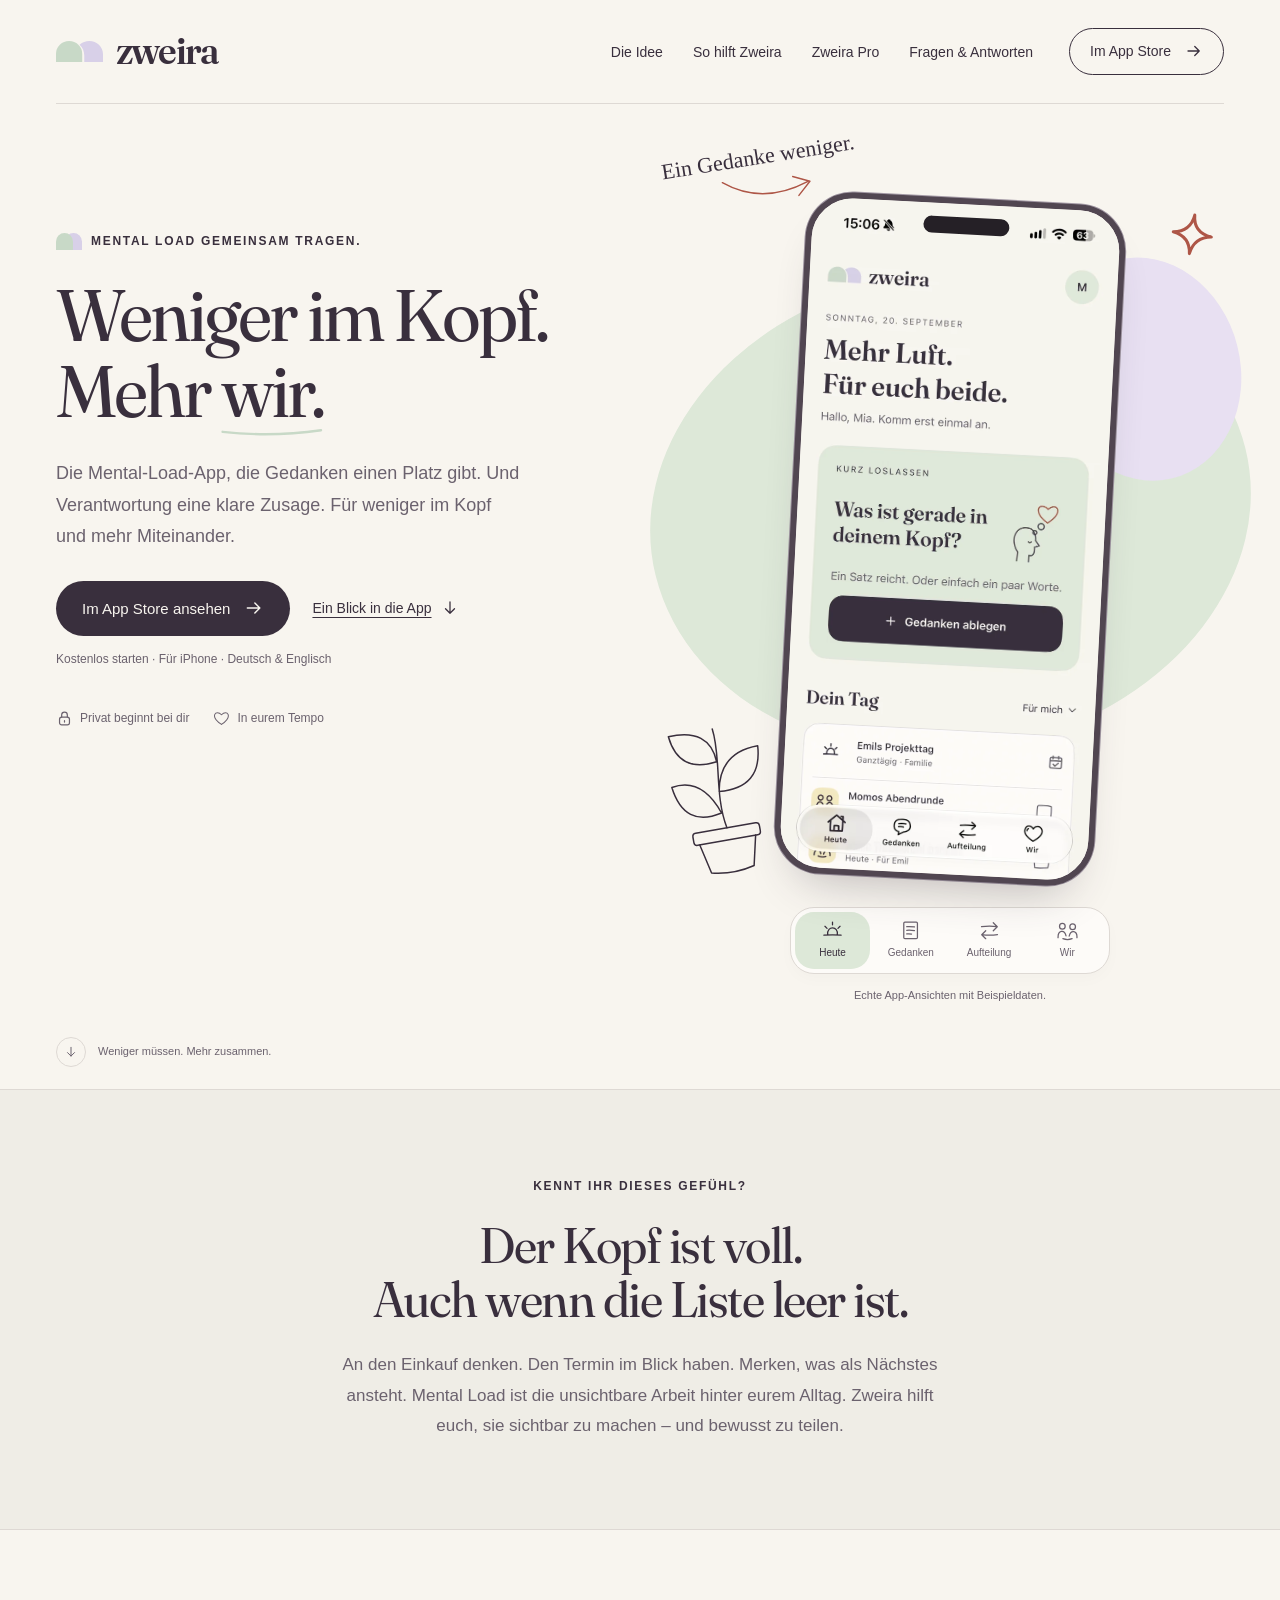
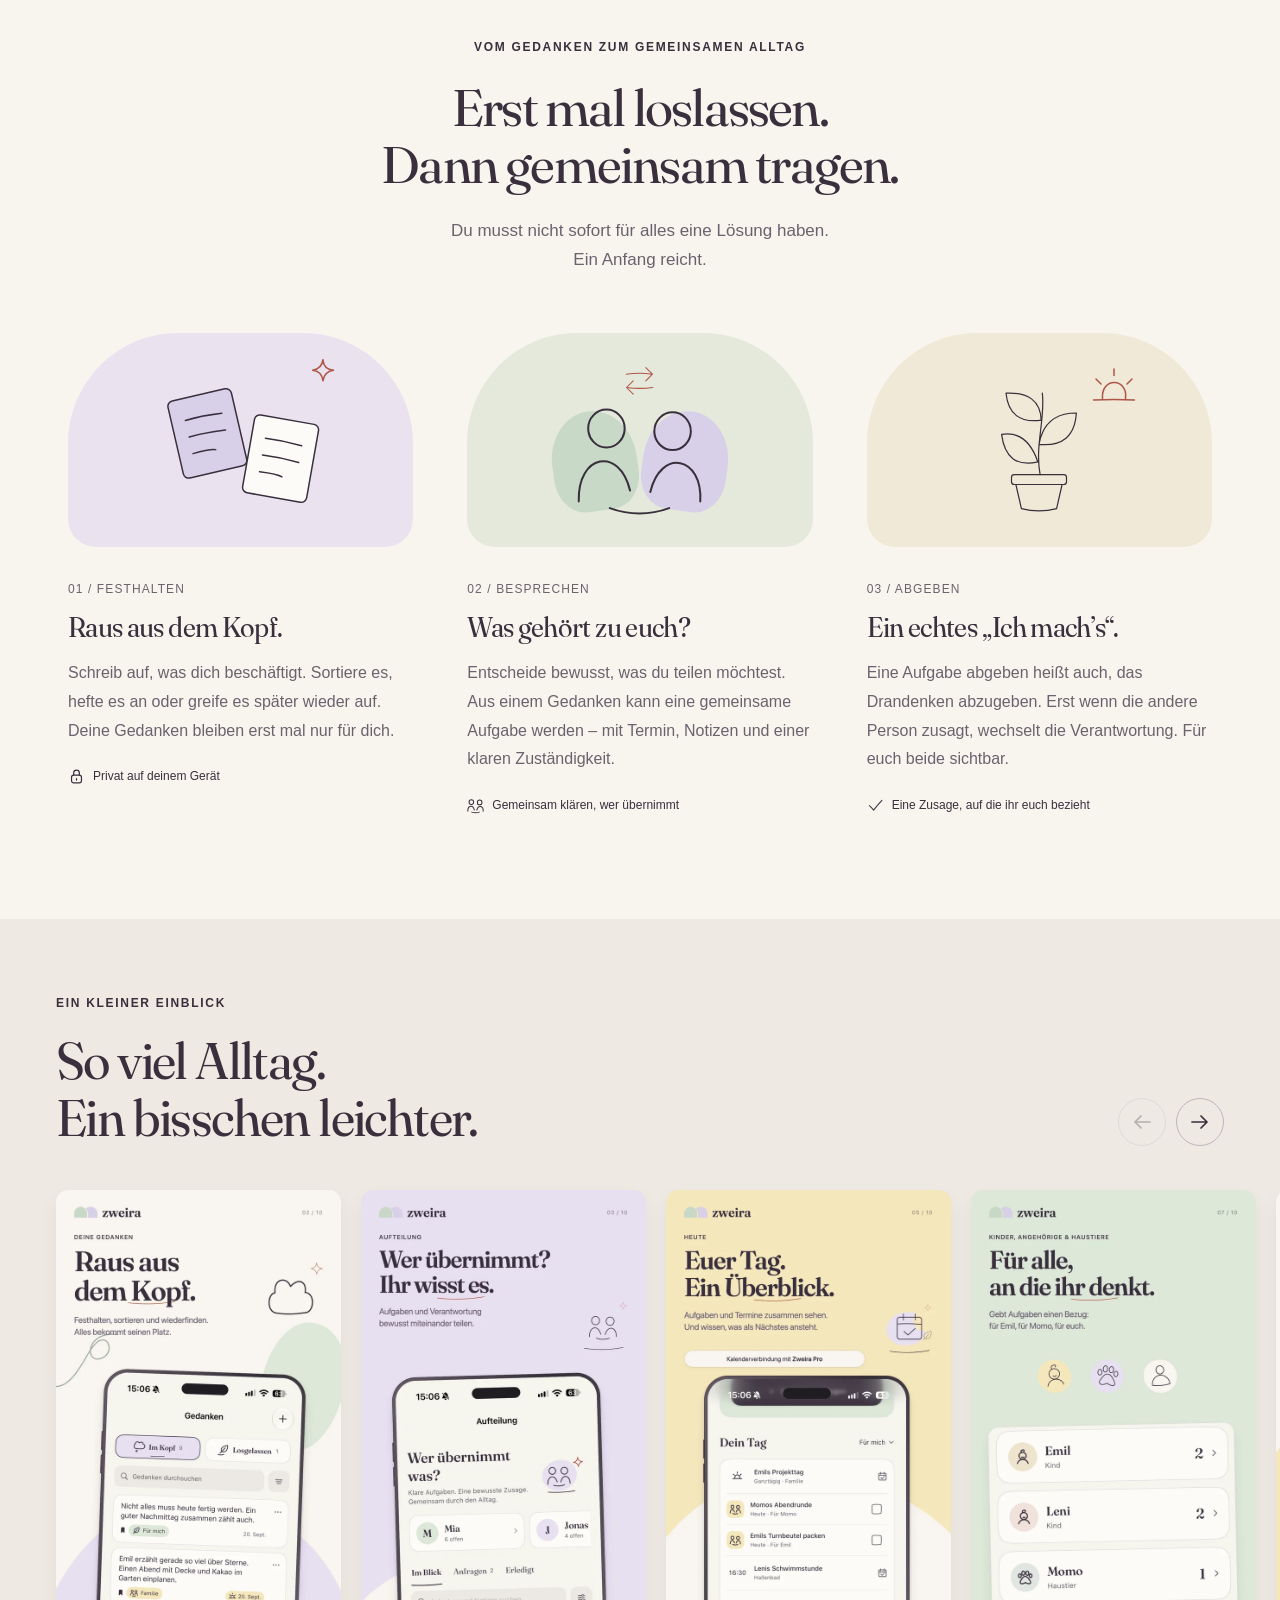
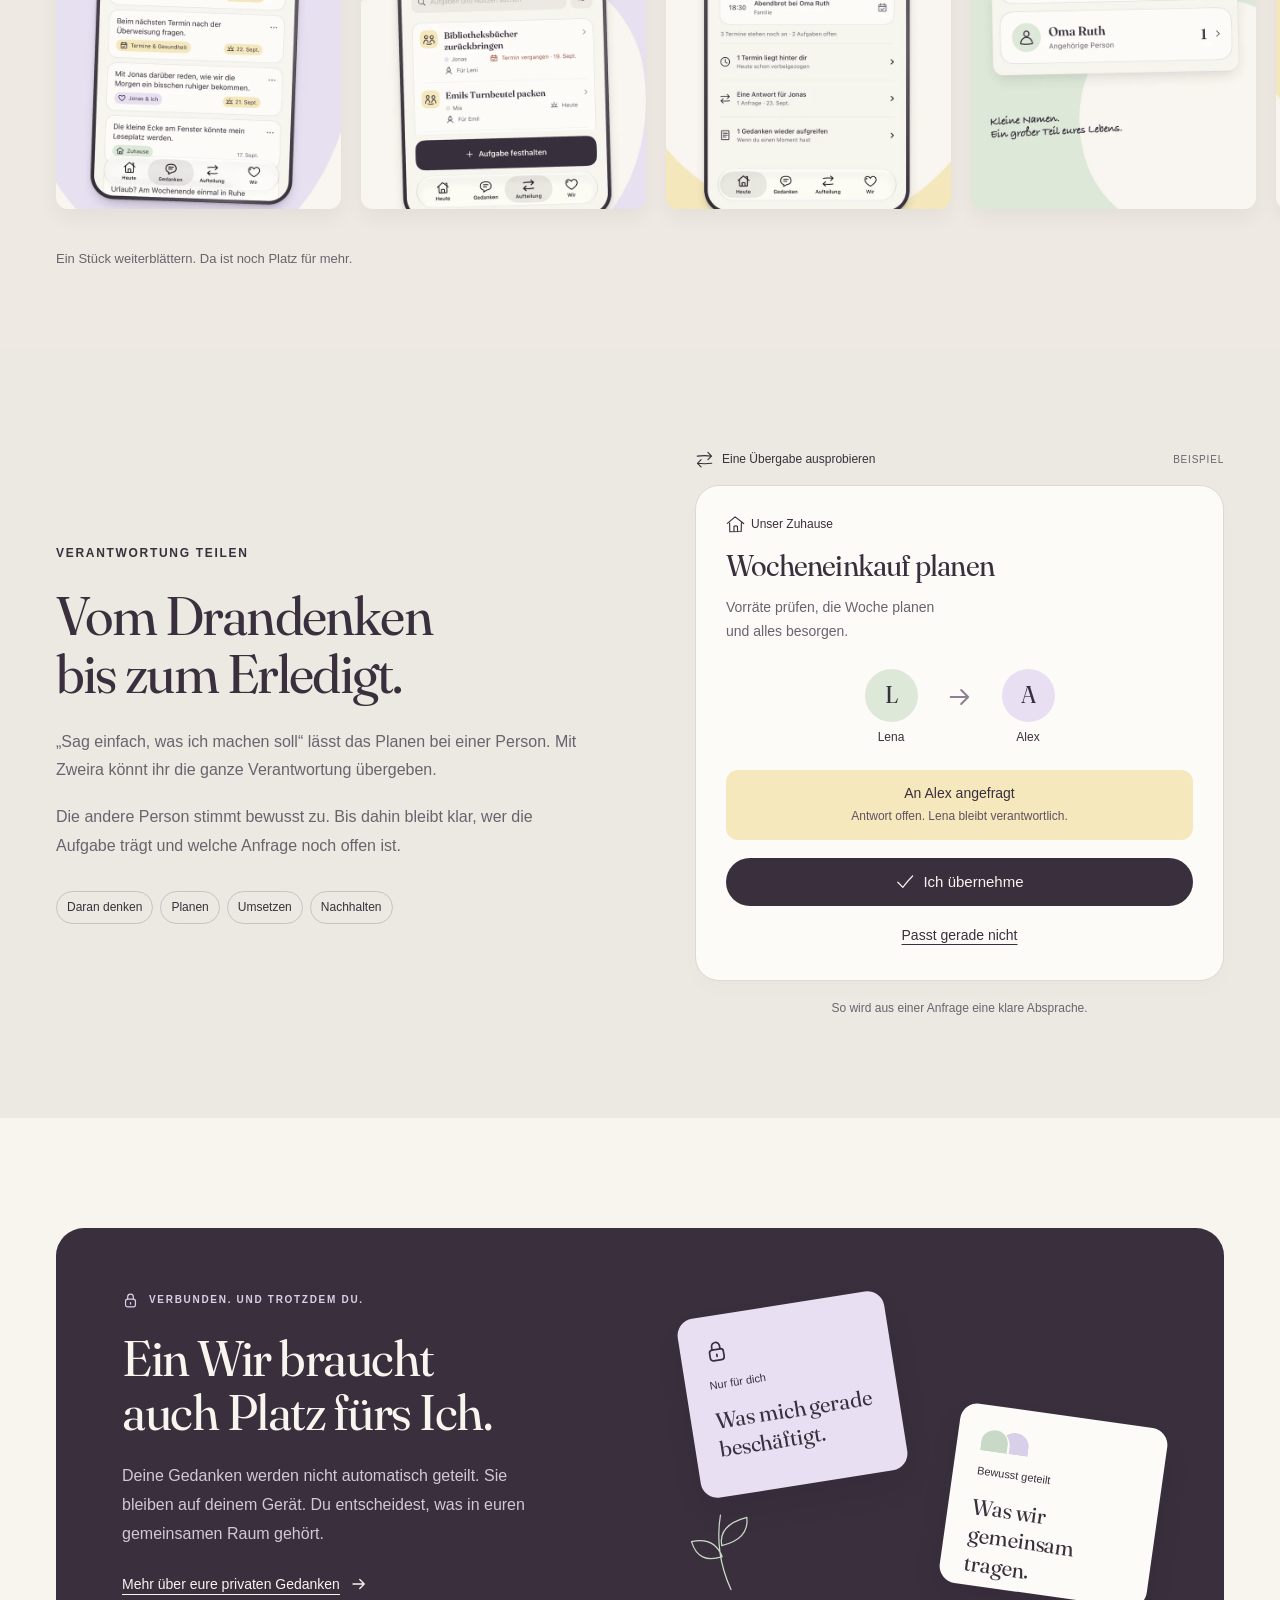
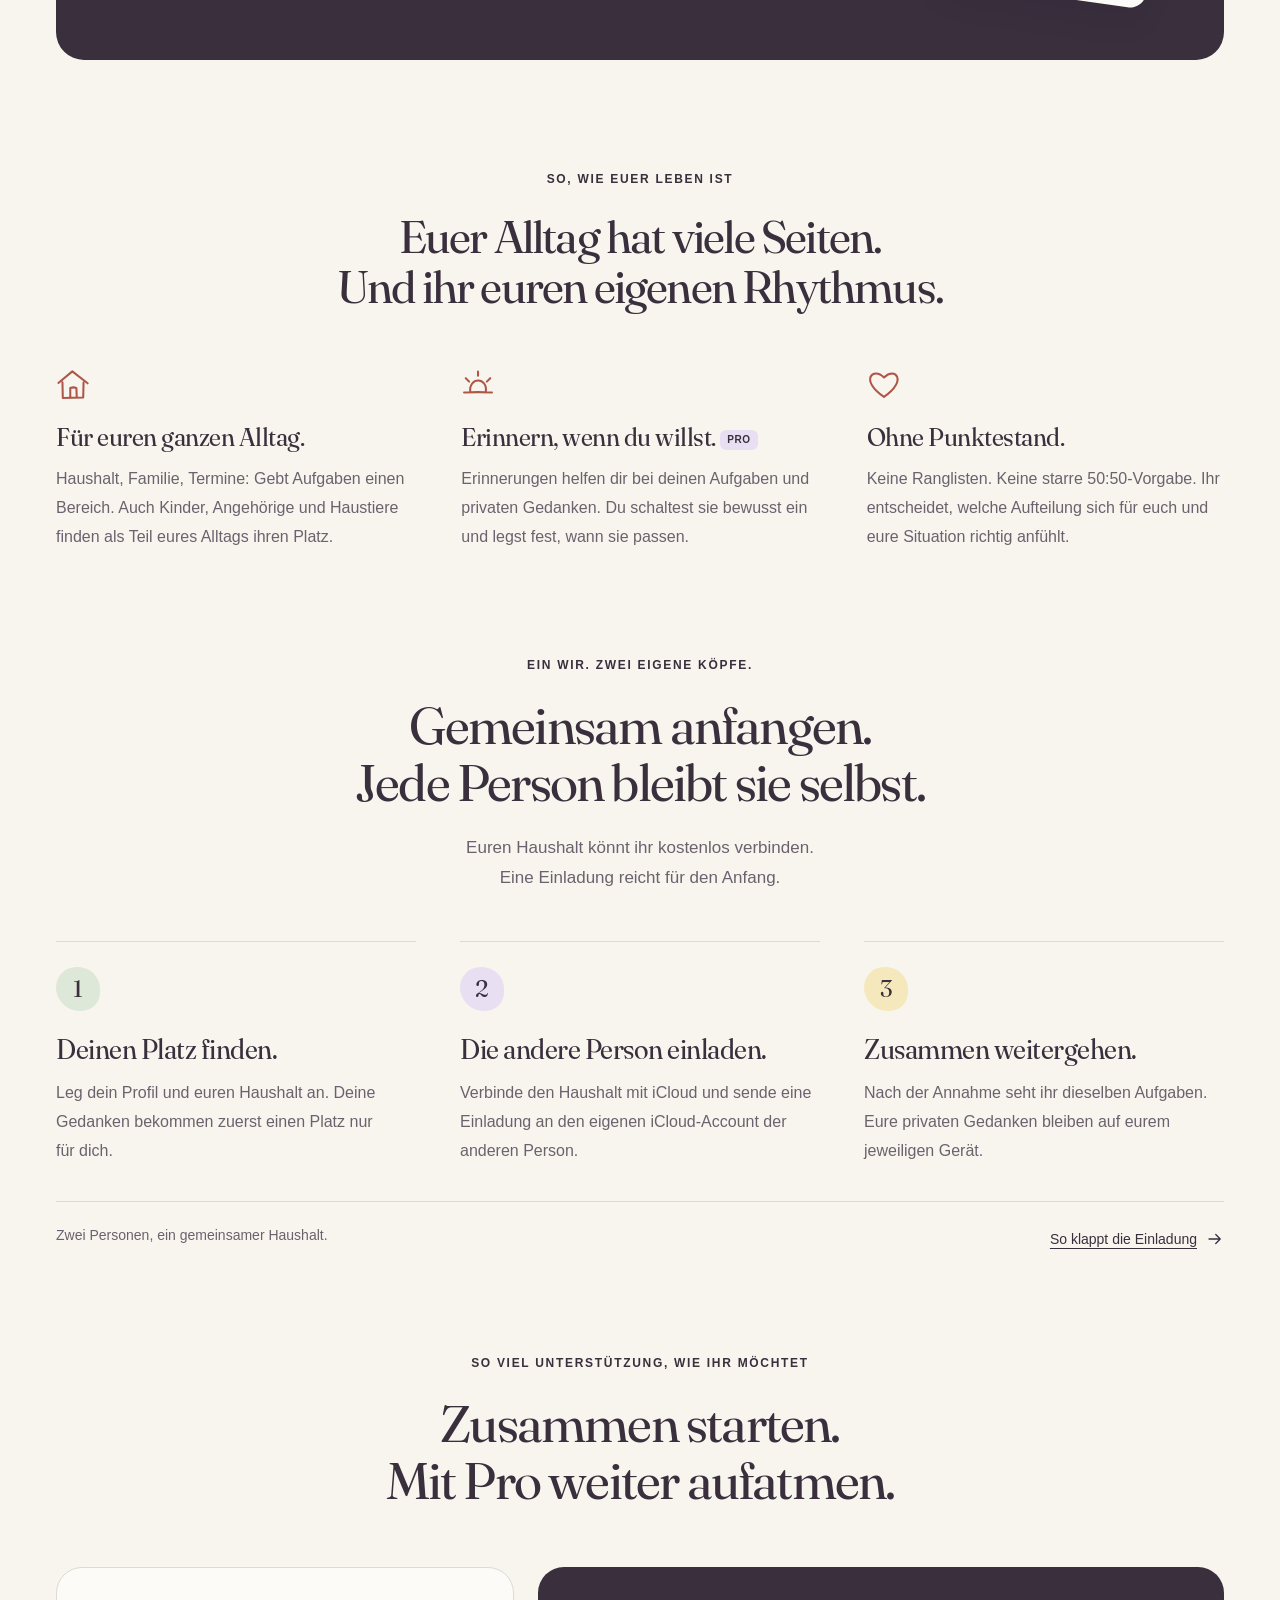
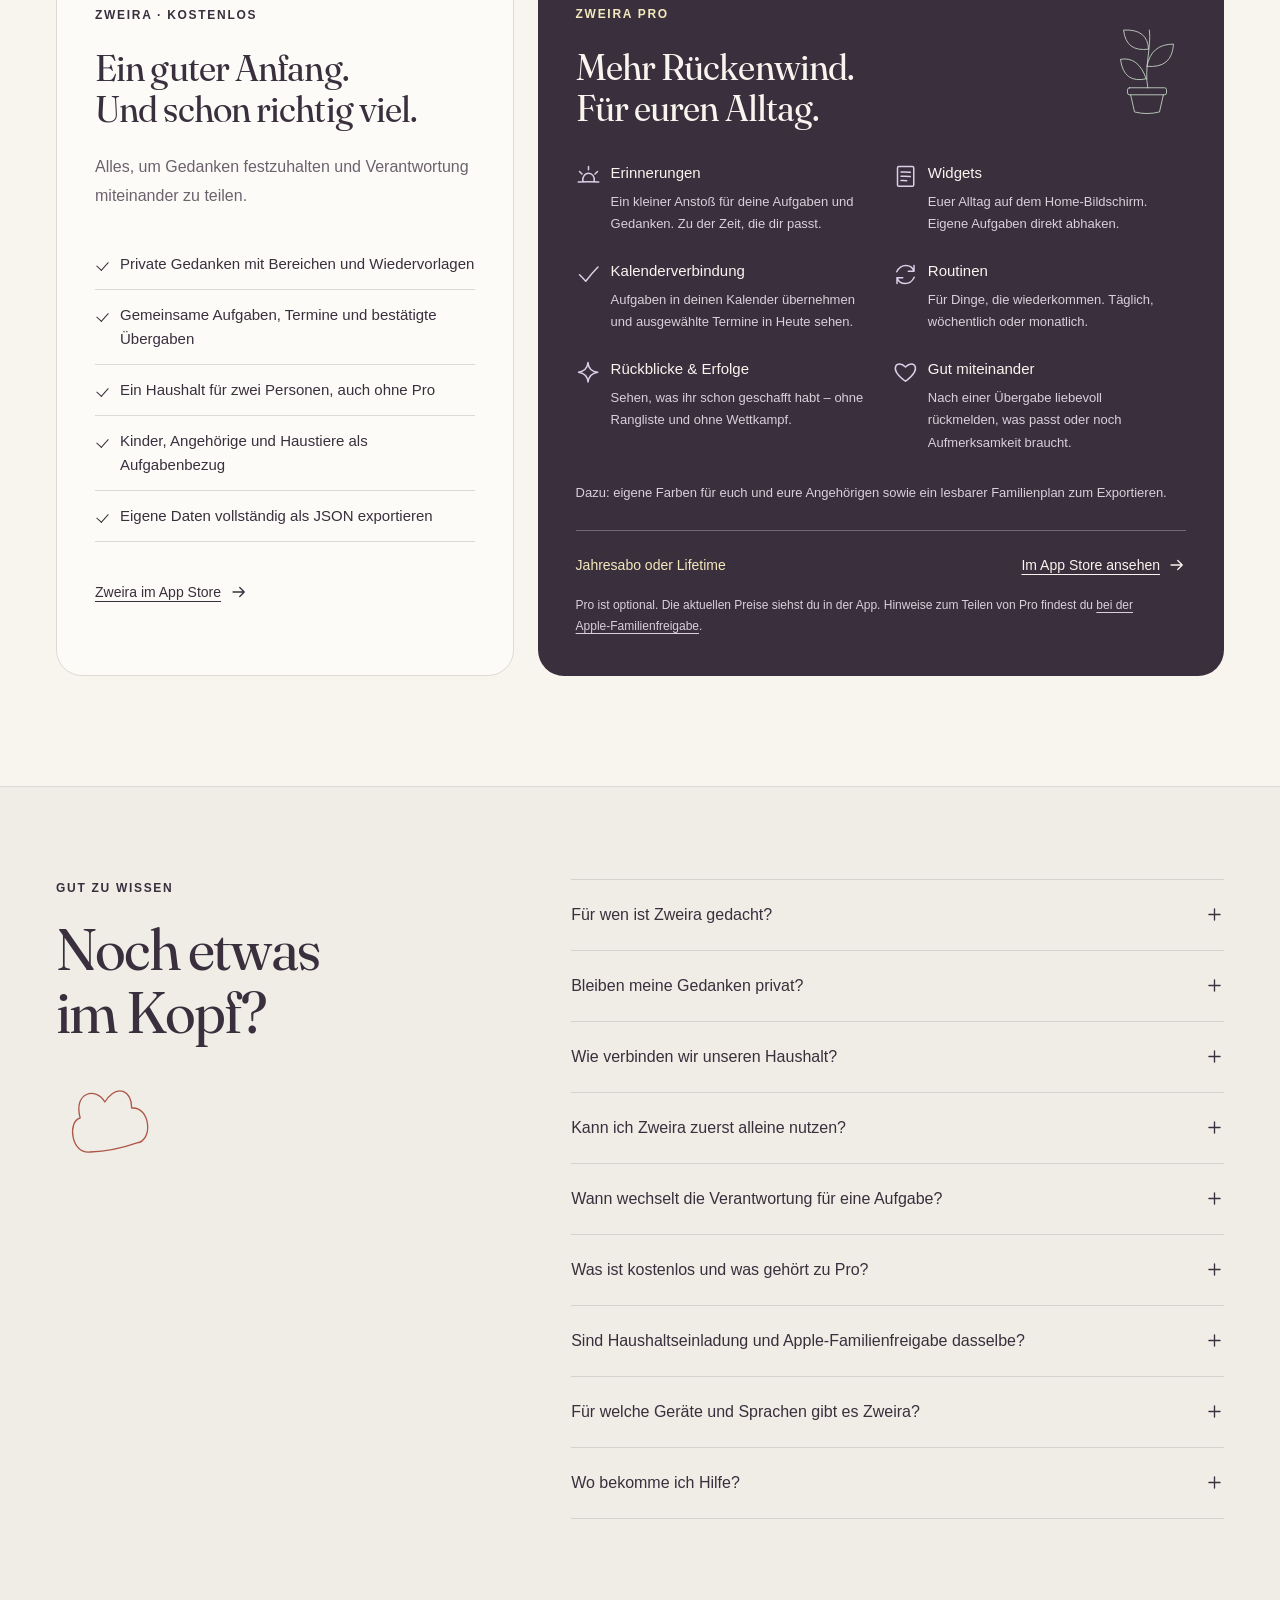
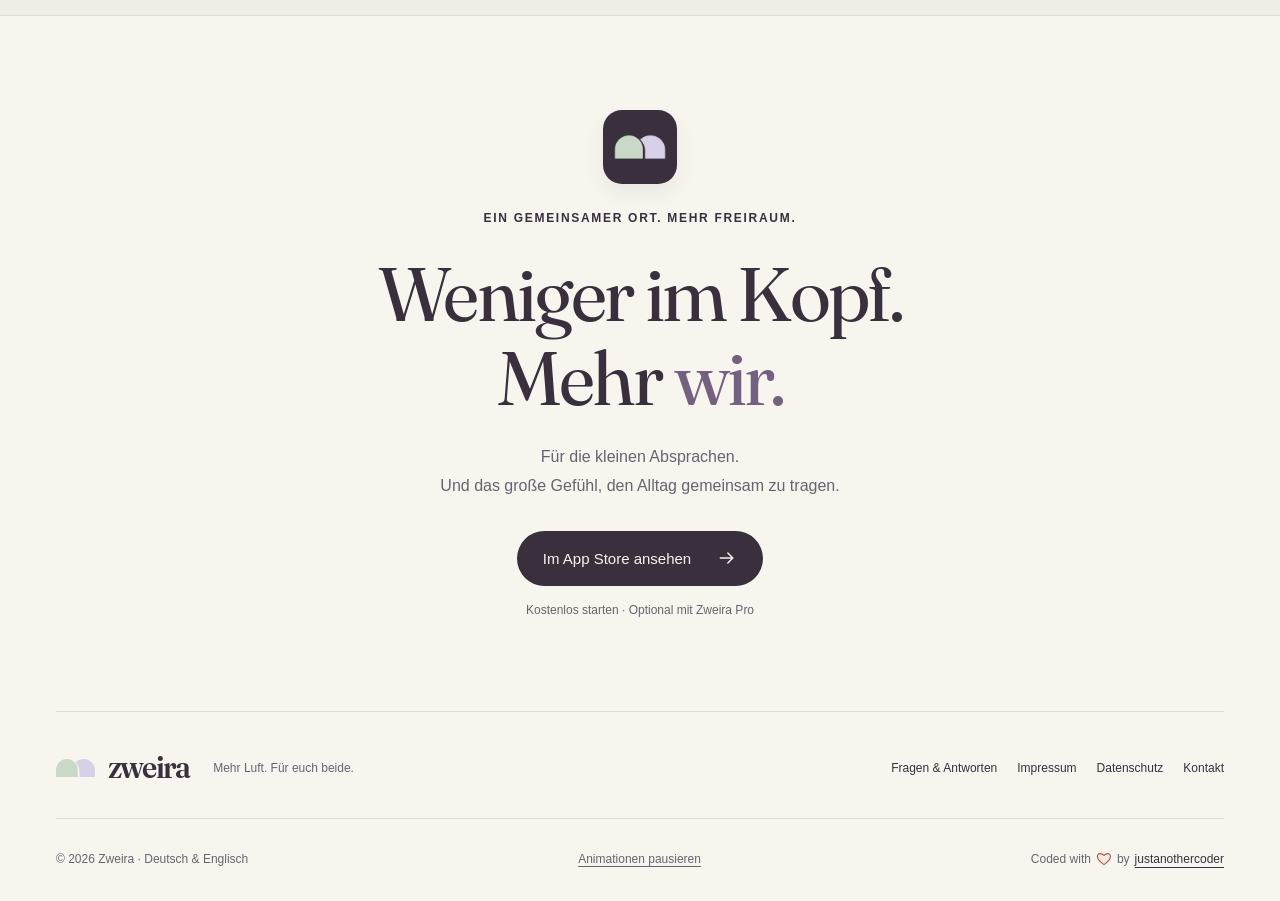
==== commit 9746b113: "feat: new visuals" ====
--- a/index.html
+++ b/index.html
@@ -9,17 +9,22 @@
   <meta property="og:type" content="website">
   <meta property="og:locale" content="de_DE">
   <meta property="og:site_name" content="Zweira">
-  <meta property="og:title" content="Zweira – Mehr Luft. Für euch beide.">
-  <meta property="og:description" content="Private Gedanken. Klare Zusagen. Gemeinsam getragener Alltag. Entdecke die Mental-Load-App für iPhone und iPad.">
-  <meta name="twitter:card" content="summary">
-  <link rel="canonical" href="https://zweira.picturethehit.chatgpt.site/">
-  <meta property="og:url" content="https://zweira.picturethehit.chatgpt.site/">
-  <script type="application/ld+json">{"@context":"https://schema.org","@graph":[{"@type":"WebSite","@id":"https://zweira.picturethehit.chatgpt.site/#website","url":"https://zweira.picturethehit.chatgpt.site/","name":"Zweira","inLanguage":"de"},{"@type":"SoftwareApplication","name":"Zweira","applicationCategory":"LifestyleApplication","operatingSystem":"iOS 17.0 oder neuer; iPadOS 17.0 oder neuer","inLanguage":["de","en"],"description":"App in Entwicklung für private Gedanken, lokale Familienplanung und bewusst geteilte Verantwortung. Übergaben werden erst nach einer ausdrücklichen Zusage wirksam.","url":"https://zweira.picturethehit.chatgpt.site/","featureList":["Private Gedanken festhalten","Aufgaben und Verantwortlichkeiten planen","Bestätigte Übergaben","Freiwillige Erinnerungen"]}]}</script>
+  <meta property="og:title" content="Zweira – Weniger im Kopf. Mehr wir.">
+  <meta property="og:description" content="Private Gedanken. Klare Zusagen. Gemeinsam getragener Alltag. Die Mental-Load-App für iPhone. Kostenlos starten, bewusst gemeinsam tragen.">
+  <meta name="twitter:card" content="summary_large_image">
+  <meta property="og:image" content="https://zweira.de/assets/social-preview.png">
+  <meta property="og:image:width" content="1200">
+  <meta property="og:image:height" content="630">
+  <meta property="og:image:alt" content="Zweira – Weniger im Kopf. Mehr wir. Mit echten Einblicken in die iPhone-App.">
+  <meta name="apple-itunes-app" content="app-id=6814119210">
+  <link rel="canonical" href="https://zweira.de/">
+  <meta property="og:url" content="https://zweira.de/">
+  <script type="application/ld+json">{"@context":"https://schema.org","@graph":[{"@type":"WebSite","@id":"https://zweira.de/#website","url":"https://zweira.de/","name":"Zweira","inLanguage":"de"},{"@type":"SoftwareApplication","name":"Zweira","applicationCategory":"LifestyleApplication","operatingSystem":"iOS 17.0 or later","inLanguage":["de","en"],"description":"Die Mental-Load-App für Paare: private Gedanken festhalten, Aufgaben bewusst übergeben und den Familienalltag gemeinsam tragen.","url":"https://zweira.de/","downloadUrl":"https://apps.apple.com/de/app/zweira-share-the-mental-load/id6814119210","image":"https://zweira.de/assets/app-icon.png","offers":{"@type":"Offer","price":"0","priceCurrency":"EUR"},"featureList":["Private Gedanken","Gemeinsamer Haushalt für zwei Personen","Aufgaben mit bestätigter Übergabe","Kinder, Angehörige und Haustiere als Aufgabenkontext","Optionale Pro-Funktionen: Erinnerungen, Widgets, Kalender, Routinen und Rückblicke"]}]}</script>
   <link rel="icon" href="assets/favicon.png" type="image/png">
   <link rel="apple-touch-icon" href="assets/apple-touch-icon.png">
   <link rel="preload" href="assets/Fraunces72pt-Regular.ttf" as="font" type="font/ttf" crossorigin>
-  <link rel="stylesheet" href="styles.css?v=41d980a1db89">
-  <script src="app.js?v=37c5fd9961ff" defer></script>
+  <link rel="stylesheet" href="styles.css?v=68f0e32028e1">
+  <script src="app.js?v=9bf48f123014" defer></script>
 </head>
 <body>
   <a class="skip-link" href="#inhalt">Zum Inhalt</a>
@@ -47,42 +52,34 @@
   </defs></svg>
   <header class="site-header wrap">
     <a class="brand" href="#" aria-label="Zweira – Startseite"><img src="assets/brand-mark.svg" width="47" height="22" alt=""><span>zweira</span></a>
-    <nav class="desktop-nav" aria-label="Hauptnavigation"><a href="#idee">Die Idee</a><a href="#funktionen">So hilft Zweira</a><a href="#fragen">Fragen & Antworten</a></nav>
-    <a class="header-cta" href="#entdecken">Zweira entdecken <svg class="icon" aria-hidden="true"><use href="#i-arrow"/></svg></a>
+    <nav class="desktop-nav" aria-label="Hauptnavigation"><a href="#idee">Die Idee</a><a href="#funktionen">So hilft Zweira</a><a href="#pro">Zweira Pro</a><a href="#fragen">Fragen & Antworten</a></nav>
+    <a class="header-cta" href="https://apps.apple.com/de/app/zweira-share-the-mental-load/id6814119210">Im App Store <svg class="icon" aria-hidden="true"><use href="#i-arrow"/></svg></a>
     <button class="menu-toggle" aria-expanded="false" aria-controls="mobile-nav" aria-label="Menü öffnen"><span></span><span></span></button>
   </header>
-  <nav id="mobile-nav" class="mobile-nav" aria-label="Mobile Navigation" hidden><a href="#idee">Die Idee</a><a href="#funktionen">So hilft Zweira</a><a href="#fragen">Fragen & Antworten</a><a href="#entdecken">Zweira entdecken</a></nav>
+  <nav id="mobile-nav" class="mobile-nav" aria-label="Mobile Navigation" hidden><a href="#idee">Die Idee</a><a href="#funktionen">So hilft Zweira</a><a href="#fragen">Fragen & Antworten</a><a href="#pro">Zweira Pro</a><a href="https://apps.apple.com/de/app/zweira-share-the-mental-load/id6814119210">Im App Store ansehen</a></nav>
   <main id="inhalt">
     <section class="hero wrap" aria-labelledby="hero-title">
       <div class="hero-copy">
-        <p class="eyebrow"><span class="tiny-mark" aria-hidden="true"></span> Euer Alltag. Gemeinsam getragen.</p>
-        <h1 id="hero-title">Mehr Luft.<br>Für euch <span class="underlined">beide.<svg viewBox="0 0 260 19" aria-hidden="true"><path d="M4 9Q128 23 255 5"/></svg></span></h1>
+        <p class="eyebrow"><span class="tiny-mark" aria-hidden="true"></span> Mental Load gemeinsam tragen.</p>
+        <h1 id="hero-title">Weniger im Kopf.<br>Mehr <span class="underlined">wir.<svg viewBox="0 0 260 19" aria-hidden="true"><path d="M4 9Q128 23 255 5"/></svg></span></h1>
         <p class="hero-description">Die Mental-Load-App, die Gedanken einen Platz gibt. Und Verantwortung eine klare Zusage. Für weniger im Kopf und mehr Miteinander.</p>
-        <a class="button primary" href="#funktionen">So hilft euch Zweira <svg class="icon" aria-hidden="true"><use href="#i-arrow"/></svg></a>
-        <p class="availability">In Entwicklung für iPhone & iPad</p>
+        <div class="hero-actions"><a class="button primary store-link" href="https://apps.apple.com/de/app/zweira-share-the-mental-load/id6814119210">Im App Store ansehen <svg class="icon" aria-hidden="true"><use href="#i-arrow"/></svg></a><a class="text-button" href="#einblicke">Ein Blick in die App <svg class="icon" aria-hidden="true"><use href="#i-down"/></svg></a></div>
+        <p class="availability">Kostenlos starten · Für iPhone · Deutsch & Englisch</p>
         <div class="hero-values"><span><svg class="icon" aria-hidden="true"><use href="#i-lock"/></svg> Privat beginnt bei dir</span><span><svg class="icon" aria-hidden="true"><use href="#i-heart"/></svg> In eurem Tempo</span></div>
       </div>
-      <div class="hero-stage" aria-label="Ein beispielhafter Einblick in Zweira">
+      <div class="hero-stage actual-preview">
         <div class="hero-orbit" aria-hidden="true"></div>
         <svg class="plant-drawing gentle-float" aria-hidden="true"><use href="#art-plant"/></svg>
         <svg class="hero-spark icon" aria-hidden="true"><use href="#i-spark"/></svg>
-        <div class="floating-note gentle-float" aria-hidden="true"><svg class="icon"><use href="#i-check"/></svg><div><strong>Alex hat übernommen.</strong><span>Ein Gedanke weniger.</span></div></div>
-        <div class="phone">
-          <div class="phone-status" aria-hidden="true"><span>9:41</span><span class="phone-island"></span><span>▰</span></div>
-          <div class="phone-tabs" role="tablist" aria-label="App-Vorschau"><button id="tab-heute" role="tab" aria-selected="true" aria-controls="app-preview" data-tab="heute"><svg class="icon" aria-hidden="true"><use href="#i-sun"/></svg>Heute</button><button id="tab-gedanken" role="tab" aria-selected="false" aria-controls="app-preview" tabindex="-1" data-tab="gedanken"><svg class="icon" aria-hidden="true"><use href="#i-note"/></svg>Gedanken</button><button id="tab-aufteilung" role="tab" aria-selected="false" aria-controls="app-preview" tabindex="-1" data-tab="aufteilung"><svg class="icon" aria-hidden="true"><use href="#i-handoff"/></svg>Aufteilung</button><button id="tab-wir" role="tab" aria-selected="false" aria-controls="app-preview" tabindex="-1" data-tab="wir"><svg class="icon" aria-hidden="true"><use href="#i-family"/></svg>Wir</button></div>
-          <div class="phone-content" id="app-preview" role="tabpanel" aria-labelledby="tab-heute" tabindex="0">
-            <div class="phone-topline"><span>ZEIT FÜR EINEN KLAREN KOPF</span><span class="avatar sage">L</span></div>
-            <div class="phone-greeting"><div><p>Hallo, Lena.</p><span>Was darf heute leichter werden?</span></div><svg class="icon" aria-hidden="true"><use href="#i-sun"/></svg></div>
-            <div class="capture"><svg class="icon" aria-hidden="true"><use href="#i-plus"/></svg><div>Was ist gerade in deinem Kopf?<small>Erst mal festhalten.</small></div></div>
-            <p class="phone-section-label">Für heute <span>Ein Schritt nach dem anderen.</span></p>
-            <div class="task-card sage"><div class="task-heading"><svg class="icon" aria-hidden="true"><use href="#i-home"/></svg><span>Unser Zuhause</span></div><strong>Wocheneinkauf planen</strong><div class="task-bottom"><span><b class="avatar">L</b> Lena hat übernommen</span><svg class="icon" aria-hidden="true"><use href="#i-check"/></svg></div></div>
-            <div class="task-card lavender"><div class="task-heading"><svg class="icon" aria-hidden="true"><use href="#i-family"/></svg><span>Unser Alltag</span></div><strong>Termin in der Werkstatt</strong><div class="task-bottom"><span><b class="avatar">A</b> Alex hat übernommen</span><svg class="icon" aria-hidden="true"><use href="#i-check"/></svg></div></div>
-            <div class="private-note"><svg class="icon" aria-hidden="true"><use href="#i-lock"/></svg><span>Deine Gedanken gehören erst mal dir.</span></div>
-          </div>
-
-          <div class="home-indicator" aria-hidden="true"></div>
+        <div class="handwritten-note" aria-hidden="true">Ein Gedanke weniger.<svg viewBox="0 0 120 55"><path d="M3 8Q47 43 106 23m-17-9 20 9-16 15"/></svg></div>
+        <div class="screen-switcher">
+          <div id="screen-heute" class="screen-panel" role="tabpanel" aria-labelledby="tab-heute" tabindex="0" ><div class="device-frame"><img src="assets/screenshots/today.webp" width="720" height="1565" alt="Heute in Zweira: Gedanken festhalten und die nächsten Aufgaben und Termine überblicken." fetchpriority="high" decoding="async"><span class="device-island" aria-hidden="true"></span></div></div>
+          <div id="screen-gedanken" class="screen-panel" role="tabpanel" aria-labelledby="tab-gedanken" tabindex="0" hidden><div class="device-frame"><img src="assets/screenshots/thoughts.webp" width="720" height="1565" alt="Gedanken in Zweira mit Bereichen, angehefteten Einträgen und Wiedervorlagen." loading="lazy" decoding="async"><span class="device-island" aria-hidden="true"></span></div></div>
+          <div id="screen-aufteilung" class="screen-panel" role="tabpanel" aria-labelledby="tab-aufteilung" tabindex="0" hidden><div class="device-frame"><img src="assets/screenshots/responsibilities.webp" width="720" height="1565" alt="Aufteilung in Zweira mit Personenprofilen, gemeinsamen Aufgaben und offenen Anfragen." loading="lazy" decoding="async"><span class="device-island" aria-hidden="true"></span></div></div>
+          <div id="screen-wir" class="screen-panel" role="tabpanel" aria-labelledby="tab-wir" tabindex="0" hidden><div class="device-frame"><img src="assets/screenshots/together.webp" width="720" height="1565" alt="Wir in Zweira: der gemeinsame Haushalt mit zwei Personen und Familieneinträgen." loading="lazy" decoding="async"><span class="device-island" aria-hidden="true"></span></div></div>
+          <div class="screenshot-tabs" role="tablist" aria-label="App-Ansicht auswählen"><button id="tab-heute" role="tab" aria-selected="true" aria-controls="screen-heute" tabindex="0" data-tab="heute"><svg class="icon" aria-hidden="true"><use href="#i-sun"/></svg>Heute</button><button id="tab-gedanken" role="tab" aria-selected="false" aria-controls="screen-gedanken" tabindex="-1" data-tab="gedanken"><svg class="icon" aria-hidden="true"><use href="#i-note"/></svg>Gedanken</button><button id="tab-aufteilung" role="tab" aria-selected="false" aria-controls="screen-aufteilung" tabindex="-1" data-tab="aufteilung"><svg class="icon" aria-hidden="true"><use href="#i-handoff"/></svg>Aufteilung</button><button id="tab-wir" role="tab" aria-selected="false" aria-controls="screen-wir" tabindex="-1" data-tab="wir"><svg class="icon" aria-hidden="true"><use href="#i-family"/></svg>Wir</button></div>
+          <p class="preview-caption">Echte App-Ansichten mit Beispieldaten.</p>
         </div>
-        <p class="preview-caption">Beispielansichten · Tippe dich durch euren Alltag.</p>
       </div>
       <a class="scroll-cue" href="#idee"><svg class="icon" aria-hidden="true"><use href="#i-down"/></svg><span>Weniger müssen. Mehr zusammen.</span></a>
     </section>
@@ -95,22 +92,44 @@
         <article class="feature-card reveal"><div class="feature-art art-breathe" aria-hidden="true"><svg class="small-plant gentle-float"><use href="#art-plant"/></svg><svg class="small-sun icon"><use href="#i-sun"/></svg></div><span class="step-label">03 / Abgeben</span><h3>Ein echtes „Ich mach’s“.</h3><p>Eine Aufgabe abgeben heißt auch, das Drandenken abzugeben. Erst wenn die andere Person zusagt, wechselt die Verantwortung. Für euch beide sichtbar.</p><span class="feature-detail"><svg class="icon" aria-hidden="true"><use href="#i-check"/></svg> Eine Zusage, auf die ihr euch bezieht</span></article>
       </div>
     </section>
+    <section class="stories-section" id="einblicke" aria-labelledby="stories-title">
+      <div class="wrap stories-heading"><div><p class="eyebrow">Ein kleiner Einblick</p><h2 id="stories-title">So viel Alltag.<br>Ein bisschen leichter.</h2></div><div class="gallery-controls" hidden><button class="gallery-arrow" data-gallery="previous" aria-label="Vorherige App-Ansicht" aria-controls="story-track"><svg class="icon" aria-hidden="true"><use href="#i-arrow"/></svg></button><button class="gallery-arrow" data-gallery="next" aria-label="Nächste App-Ansicht" aria-controls="story-track"><svg class="icon" aria-hidden="true"><use href="#i-arrow"/></svg></button></div></div>
+      <ul class="story-track" id="story-track" tabindex="0" aria-label="Fünf Einblicke in Zweira, horizontal scrollbar"><li class="story-card"><img src="assets/stories/02-gedanken-ablegen.webp" width="660" height="1434" loading="lazy" decoding="async" alt="Raus aus dem Kopf. Gedanken festhalten, sortieren und wiederfinden."></li>
+<li class="story-card"><img src="assets/stories/03-verantwortung-teilen.webp" width="660" height="1434" loading="lazy" decoding="async" alt="Wer übernimmt? Ihr wisst es. Gemeinsame Aufgaben und bewusste Zuständigkeiten."></li>
+<li class="story-card"><img src="assets/stories/05-euer-tag.webp" width="660" height="1434" loading="lazy" decoding="async" alt="Euer Tag. Ein Überblick. Aufgaben und Termine zusammen; Kalenderverbindung mit Pro."></li>
+<li class="story-card"><img src="assets/stories/07-fuer-alle-mitdenken.webp" width="660" height="1434" loading="lazy" decoding="async" alt="Für alle, an die ihr denkt. Aufgaben für Kinder, Angehörige und Haustiere."></li>
+<li class="story-card"><img src="assets/stories/08-platz-fuer-schoenes.webp" width="660" height="1434" loading="lazy" decoding="async" alt="Auch Sternstunden. Platz für die Ideen und Momente, die euch guttun."></li></ul>
+      <p class="gallery-hint wrap">Ein Stück weiterblättern. Da ist noch Platz für mehr.</p>
+    </section>
     <section class="responsibility-section" aria-labelledby="responsibility-title"><div class="wrap responsibility-grid">
       <div class="responsibility-copy reveal"><p class="eyebrow">Verantwortung teilen</p><h2 id="responsibility-title">Vom Drandenken<br>bis zum Erledigt.</h2><p>„Sag einfach, was ich machen soll“ lässt das Planen bei einer Person. Mit Zweira könnt ihr die ganze Verantwortung übergeben.</p><p>Die andere Person stimmt bewusst zu. Bis dahin bleibt klar, wer die Aufgabe trägt und welche Anfrage noch offen ist.</p><ol class="responsibility-steps"><li>Daran denken</li><li>Planen</li><li>Umsetzen</li><li>Nachhalten</li></ol></div>
       <div class="handoff-demo reveal"><p class="demo-label"><svg class="icon" aria-hidden="true"><use href="#i-handoff"/></svg> Eine Übergabe ausprobieren <span>Beispiel</span></p><div class="handoff-card"><div class="task-heading"><svg class="icon" aria-hidden="true"><use href="#i-home"/></svg><span>Unser Zuhause</span></div><h3>Wocheneinkauf planen</h3><p>Vorräte prüfen, die Woche planen<br>und alles besorgen.</p><div class="handoff-people" aria-hidden="true"><span class="person"><b class="avatar sage">L</b>Lena</span><div class="transfer-line"><svg class="icon"><use href="#i-arrow"/></svg></div><span class="person"><b class="avatar lavender">A</b>Alex</span></div><div class="handoff-status" role="status" aria-live="polite" aria-atomic="true"><strong id="handoff-title">An Alex angefragt</strong><span id="handoff-description">Antwort offen. Lena bleibt verantwortlich.</span></div><div class="handoff-actions"><button id="accept-handoff" class="button primary"><svg class="icon" aria-hidden="true"><use href="#i-check"/></svg>Ich übernehme</button><button id="decline-handoff" class="text-button">Passt gerade nicht</button></div><button id="reset-handoff" class="text-button" hidden>Noch einmal ausprobieren <svg class="icon" aria-hidden="true"><use href="#i-cycle"/></svg></button></div><p class="demo-footnote">So wird aus einer Anfrage eine klare Absprache.</p></div>
     </div></section>
     <section class="privacy-section wrap reveal" id="privat" aria-labelledby="privacy-title"><div class="privacy-copy"><p class="eyebrow"><svg class="icon" aria-hidden="true"><use href="#i-lock"/></svg> Verbunden. Und trotzdem du.</p><h2 id="privacy-title">Ein Wir braucht<br>auch Platz fürs Ich.</h2><p>Deine Gedanken werden nicht automatisch geteilt. Sie bleiben auf deinem Gerät. Du entscheidest, was in euren gemeinsamen Raum gehört.</p><a href="#frage-privat" class="light-link">Mehr über eure privaten Gedanken <svg class="icon" aria-hidden="true"><use href="#i-arrow"/></svg></a></div><div class="privacy-visual" aria-hidden="true"><div class="privacy-personal"><svg class="icon"><use href="#i-lock"/></svg><span>Nur für dich</span><p>Was mich gerade<br>beschäftigt.</p></div><div class="privacy-shared"><img src="assets/brand-mark.svg" width="58" height="27" alt=""><span>Bewusst geteilt</span><p>Was wir gemeinsam<br>tragen.</p></div><svg class="privacy-sprig icon gentle-float"><use href="#art-sprig"/></svg></div></section>
-    <section class="everyday-section wrap" aria-labelledby="everyday-title"><div class="section-heading reveal"><p class="eyebrow">So, wie euer Leben ist</p><h2 id="everyday-title">Euer Alltag hat viele Seiten.<br>Und ihr euren eigenen Rhythmus.</h2></div><div class="everyday-grid"><article class="reveal"><svg class="icon" aria-hidden="true"><use href="#i-home"/></svg><h3>Für euren ganzen Alltag.</h3><p>Haushalt, Familie, Termine: Gebt Aufgaben einen Bereich. Auch Kinder, Angehörige und Haustiere finden als Teil eures Alltags ihren Platz.</p></article><article class="reveal"><svg class="icon" aria-hidden="true"><use href="#i-sun"/></svg><h3>Erinnern, wenn du willst.</h3><p>Erinnerungen helfen dir bei deinen Aufgaben und privaten Gedanken. Du schaltest sie bewusst ein und legst fest, wann sie passen.</p></article><article class="reveal"><svg class="icon" aria-hidden="true"><use href="#i-heart"/></svg><h3>Ohne Punktestand.</h3><p>Keine Ranglisten. Keine starre 50:50-Vorgabe. Ihr entscheidet, welche Aufteilung sich für euch und eure Situation richtig anfühlt.</p></article></div><div class="pro-strip reveal"><span class="pro-label">zweira <span>PRO</span></span><p>Für das, was wiederkehrt: Routinen, Wochenrückblicke und ein lesbarer Familienplan zum Exportieren.</p><a href="#frage-pro">Was Pro ergänzt <svg class="icon" aria-hidden="true"><use href="#i-arrow"/></svg></a></div></section>
+    <section class="everyday-section wrap" aria-labelledby="everyday-title"><div class="section-heading reveal"><p class="eyebrow">So, wie euer Leben ist</p><h2 id="everyday-title">Euer Alltag hat viele Seiten.<br>Und ihr euren eigenen Rhythmus.</h2></div><div class="everyday-grid"><article class="reveal"><svg class="icon" aria-hidden="true"><use href="#i-home"/></svg><h3>Für euren ganzen Alltag.</h3><p>Haushalt, Familie, Termine: Gebt Aufgaben einen Bereich. Auch Kinder, Angehörige und Haustiere finden als Teil eures Alltags ihren Platz.</p></article><article class="reveal"><svg class="icon" aria-hidden="true"><use href="#i-sun"/></svg><h3>Erinnern, wenn du willst. <span class="inline-pro">Pro</span></h3><p>Erinnerungen helfen dir bei deinen Aufgaben und privaten Gedanken. Du schaltest sie bewusst ein und legst fest, wann sie passen.</p></article><article class="reveal"><svg class="icon" aria-hidden="true"><use href="#i-heart"/></svg><h3>Ohne Punktestand.</h3><p>Keine Ranglisten. Keine starre 50:50-Vorgabe. Ihr entscheidet, welche Aufteilung sich für euch und eure Situation richtig anfühlt.</p></article></div></section>
+    <section class="connection-section wrap" id="gemeinsam" aria-labelledby="connection-title">
+      <div class="section-heading"><p class="eyebrow">Ein Wir. Zwei eigene Köpfe.</p><h2 id="connection-title">Gemeinsam anfangen.<br>Jede Person bleibt sie selbst.</h2><p>Euren Haushalt könnt ihr kostenlos verbinden.<br>Eine Einladung reicht für den Anfang.</p></div>
+      <ol class="connection-steps"><li><span class="step-number">1</span><h3>Deinen Platz finden.</h3><p>Leg dein Profil und euren Haushalt an. Deine Gedanken bekommen zuerst einen Platz nur für dich.</p></li><li><span class="step-number">2</span><h3>Die andere Person einladen.</h3><p>Verbinde den Haushalt mit iCloud und sende eine Einladung an den eigenen iCloud-Account der anderen Person.</p></li><li><span class="step-number">3</span><h3>Zusammen weitergehen.</h3><p>Nach der Annahme seht ihr dieselben Aufgaben. Eure privaten Gedanken bleiben auf eurem jeweiligen Gerät.</p></li></ol>
+      <p class="connection-note">Zwei Personen, ein gemeinsamer Haushalt. <a href="#frage-einladung">So klappt die Einladung <svg class="icon" aria-hidden="true"><use href="#i-arrow"/></svg></a></p>
+    </section>
+    <section class="plans-section wrap" id="pro" aria-labelledby="plans-title">
+      <div class="section-heading"><p class="eyebrow">So viel Unterstützung, wie ihr möchtet</p><h2 id="plans-title">Zusammen starten.<br>Mit Pro weiter aufatmen.</h2></div>
+      <div class="plans-grid"><article class="free-plan"><p class="eyebrow">Zweira · Kostenlos</p><h3>Ein guter Anfang.<br>Und schon richtig viel.</h3><p>Alles, um Gedanken festzuhalten und Verantwortung miteinander zu teilen.</p><ul class="included-list"><li>Private Gedanken mit Bereichen und Wiedervorlagen</li><li>Gemeinsame Aufgaben, Termine und bestätigte Übergaben</li><li>Ein Haushalt für zwei Personen, auch ohne Pro</li><li>Kinder, Angehörige und Haustiere als Aufgabenbezug</li><li>Eigene Daten vollständig als JSON exportieren</li></ul><a class="text-button" href="https://apps.apple.com/de/app/zweira-share-the-mental-load/id6814119210">Zweira im App Store <svg class="icon" aria-hidden="true"><use href="#i-arrow"/></svg></a></article>
+      <article class="pro-plan"><div class="pro-plan-heading"><div><p class="eyebrow">Zweira Pro</p><h3>Mehr Rückenwind.<br>Für euren Alltag.</h3></div><svg class="pro-plant gentle-float" aria-hidden="true"><use href="#art-plant"/></svg></div><ul class="pro-features"><li><svg class="icon" aria-hidden="true"><use href="#i-sun"/></svg><div><h3>Erinnerungen</h3><p>Ein kleiner Anstoß für deine Aufgaben und Gedanken. Zu der Zeit, die dir passt.</p></div></li><li><svg class="icon" aria-hidden="true"><use href="#i-note"/></svg><div><h3>Widgets</h3><p>Euer Alltag auf dem Home-Bildschirm. Eigene Aufgaben direkt abhaken.</p></div></li><li><svg class="icon" aria-hidden="true"><use href="#i-check"/></svg><div><h3>Kalenderverbindung</h3><p>Aufgaben in deinen Kalender übernehmen und ausgewählte Termine in Heute sehen.</p></div></li><li><svg class="icon" aria-hidden="true"><use href="#i-cycle"/></svg><div><h3>Routinen</h3><p>Für Dinge, die wiederkommen. Täglich, wöchentlich oder monatlich.</p></div></li><li><svg class="icon" aria-hidden="true"><use href="#i-spark"/></svg><div><h3>Rückblicke & Erfolge</h3><p>Sehen, was ihr schon geschafft habt – ohne Rangliste und ohne Wettkampf.</p></div></li><li><svg class="icon" aria-hidden="true"><use href="#i-heart"/></svg><div><h3>Gut miteinander</h3><p>Nach einer Übergabe liebevoll rückmelden, was passt oder noch Aufmerksamkeit braucht.</p></div></li></ul><p class="pro-extra">Dazu: eigene Farben für euch und eure Angehörigen sowie ein lesbarer Familienplan zum Exportieren.</p><div class="pro-purchase"><span>Jahresabo oder Lifetime</span><a href="https://apps.apple.com/de/app/zweira-share-the-mental-load/id6814119210">Im App Store ansehen <svg class="icon" aria-hidden="true"><use href="#i-arrow"/></svg></a></div><p class="plan-note">Pro ist optional. Die aktuellen Preise siehst du in der App. Hinweise zum Teilen von Pro findest du <a href="#frage-familysharing">bei der Apple-Familienfreigabe</a>.</p></article></div>
+    </section>
     <section class="faq-section" id="fragen" aria-labelledby="faq-title"><div class="wrap faq-grid"><div class="faq-intro reveal"><p class="eyebrow">Gut zu wissen</p><h2 id="faq-title">Noch etwas<br>im Kopf?</h2><svg class="faq-cloud icon gentle-float" aria-hidden="true"><use href="#art-cloud"/></svg></div><div class="faq-list reveal">
-      <details><summary>Für wen ist Zweira gedacht?<svg class="icon" aria-hidden="true"><use href="#i-plus"/></svg></summary><p>Für Paare, die Gedanken, Aufgaben und Verantwortung im Alltag bewusster teilen möchten – mit oder ohne Kinder. Auch Angehörige und Haustiere können im Familienplan berücksichtigt werden. Sie dienen als Aufgabenkontext und erhalten dadurch keinen eigenen Kontozugriff.</p></details>
-      <details id="frage-privat"><summary>Bleiben meine Gedanken privat?<svg class="icon" aria-hidden="true"><use href="#i-plus"/></svg></summary><p>Ja. Private Gedanken werden lokal auf deinem Gerät gespeichert und nicht automatisch in den gemeinsamen Familienraum übertragen. Du entscheidest ausdrücklich, welchen Gedanken du teilst oder in eine gemeinsame Aufgabe umwandelst. Auch eine Apple-Familienfreigabe gewährt keinen Zugriff auf deine Gedanken.</p></details>
-      <details><summary>Kann ich Zweira zuerst alleine nutzen?<svg class="icon" aria-hidden="true"><use href="#i-plus"/></svg></summary><p>Ja. Du kannst deine Gedanken und einen lokalen Familienplan ohne Anmeldung anlegen. Für einen gemeinsamen Raum mit einer zweiten Person ist eine ausdrückliche iCloud-Einladung vorgesehen. Die andere Person muss sie annehmen. Private Gedanken bleiben davon getrennt.</p></details>
-      <details><summary>Wie funktioniert eine Übergabe?<svg class="icon" aria-hidden="true"><use href="#i-plus"/></svg></summary><p>Du kannst die Übergabe einer Aufgabe anfragen. Erst wenn die andere Person zustimmt, wechselt die Verantwortung. Bis dahin zeigt Zweira die offene Anfrage und die bisherige Zuständigkeit. Eine Anfrage kann auch abgelehnt oder zurückgezogen werden.</p></details>
-      <details id="frage-pro"><summary>Was gehört zu Zweira Pro?<svg class="icon" aria-hidden="true"><use href="#i-plus"/></svg></summary><p>Pro ergänzt Routinen, Erinnerungen, Widgets, die Kalenderverbindung, persönliche und gemeinsame Wochenrückblicke, einen lesbaren Planexport und eigene Farben. Gedanken, normale Aufgaben, Familie und der vollständige Datenexport als JSON sind als kostenlose Funktionen vorgesehen. Die endgültigen Angebote und Preise stehen noch nicht fest.</p></details>
-      <details><summary>Wann und für welche Geräte gibt es Zweira?<svg class="icon" aria-hidden="true"><use href="#i-plus"/></svg></summary><p>Zweira wird für iPhone und iPad ab iOS 17 beziehungsweise iPadOS 17 entwickelt, auf Deutsch und Englisch. Die Veröffentlichung im App Store wird vorbereitet. Einen bestätigten Starttermin gibt es noch nicht.</p></details>
+      <details><summary>Für wen ist Zweira gedacht?<svg class="icon" aria-hidden="true"><use href="#i-plus"/></svg></summary><p>Für Paare und zwei Menschen, die einen Haushalt teilen und den Mental Load bewusster aufteilen möchten – mit oder ohne Kinder. Kinder, Angehörige und Haustiere können als Aufgabenbezug angelegt werden. Sie bekommen dadurch keinen eigenen App-Zugang.</p></details>
+      <details id="frage-privat"><summary>Bleiben meine Gedanken privat?<svg class="icon" aria-hidden="true"><use href="#i-plus"/></svg></summary><p>Ja. Private Gedanken bleiben auf deinem Gerät und werden nicht automatisch mit der anderen Person geteilt. Nur du entscheidest, welchen Gedanken du teilst oder in eine gemeinsame Aufgabe umwandelst. Private Gedanken werden derzeit auch nicht zwischen deinen eigenen Geräten synchronisiert.</p></details>
+      <details id="frage-einladung"><summary>Wie verbinden wir unseren Haushalt?<svg class="icon" aria-hidden="true"><use href="#i-plus"/></svg></summary><p>Eine Person legt euren Haushalt an, verbindet ihn mit iCloud und verschickt eine Einladung an den iCloud-Account der anderen Person. Diese installiert Zweira, legt ihr eigenes Profil an und nimmt die Einladung an. Beide benötigen iCloud und eine Internetverbindung. Pro oder eine gemeinsame Apple-Familie sind dafür nicht erforderlich. Die eingeladene Person sollte zunächst keinen eigenen Haushalt anlegen. Ein bereits bestehender eigener Haushalt muss vor dem Beitritt exportiert und aufgelöst beziehungsweise verlassen werden; er wird nicht automatisch mit eurem gemeinsamen Haushalt zusammengeführt.</p></details>
+      <details><summary>Kann ich Zweira zuerst alleine nutzen?<svg class="icon" aria-hidden="true"><use href="#i-plus"/></svg></summary><p>Ja. Gedanken und ein lokaler Familienplan funktionieren ohne Zweira-Konto und ohne Verbindung zu einer zweiten Person. Du kannst den gemeinsamen Raum später über iCloud verbinden.</p></details>
+      <details><summary>Wann wechselt die Verantwortung für eine Aufgabe?<svg class="icon" aria-hidden="true"><use href="#i-plus"/></svg></summary><p>Erst wenn die andere Person die Übergabe annimmt. Bis dahin bleibt sichtbar, wer verantwortlich ist und welche Anfrage noch offen ist. Eine Anfrage lässt sich auch ablehnen oder zurückziehen.</p></details>
+      <details id="frage-pro"><summary>Was ist kostenlos und was gehört zu Pro?<svg class="icon" aria-hidden="true"><use href="#i-plus"/></svg></summary><p>Gedanken, normale Aufgaben, Termine, der gemeinsame Haushalt, Einladungen und der vollständige Datenexport als JSON sind kostenlos. Pro ergänzt Erinnerungen, Widgets, Kalenderverbindung, neue Routinen, Rückblicke und Erfolge, liebevolle Rückmeldungen zu abgeschlossenen Übergaben, eigene Farben und einen lesbaren Planexport. Es gibt ein Jahresabo und einen Lifetime-Kauf. Ein Ende von Pro löscht keine Gedanken oder Aufgaben.</p></details>
+      <details id="frage-familysharing"><summary>Sind Haushaltseinladung und Apple-Familienfreigabe dasselbe?<svg class="icon" aria-hidden="true"><use href="#i-plus"/></svg></summary><p>Nein. Die Einladung verbindet eure Haushaltsdaten und funktioniert unabhängig von Pro. Apples Familienfreigabe kann dagegen den Pro-Kauf mit Mitgliedern deiner Apple-Familie teilen, wenn das gewählte Produkt und eure Apple-Einstellungen die Freigabe erlauben. Sie verbindet keinen Haushalt und gibt keine privaten Gedanken frei. Beide Personen behalten ihren eigenen Apple Account.</p></details>
+      <details><summary>Für welche Geräte und Sprachen gibt es Zweira?<svg class="icon" aria-hidden="true"><use href="#i-plus"/></svg></summary><p>Zweira ist für das iPhone ab iOS 17 im Hochformat gestaltet. Die App spricht Deutsch und Englisch: Auf einem deutsch eingestellten Gerät startet sie auf Deutsch, sonst auf Englisch. Du kannst die Sprache in der App ändern. <a href="https://apps.apple.com/de/app/zweira-share-the-mental-load/id6814119210">Zum deutschen App-Store-Eintrag</a>.</p></details>
+      <details><summary>Wo bekomme ich Hilfe?<svg class="icon" aria-hidden="true"><use href="#i-plus"/></svg></summary><p>Schreib uns an <a href="mailto:hallo@justanothercoder.de">hallo@justanothercoder.de</a>. Hilfreich sind deine App-Version, iOS-Version und eine kurze Beschreibung. Bitte schicke keine privaten Gedanken oder vertraulichen Haushaltsdaten mit.</p></details>
     </div></div></section>
-    <section class="closing-section wrap reveal" id="entdecken" aria-labelledby="closing-title"><img class="closing-icon" src="assets/app-icon.png" width="74" height="74" alt="Zweira App-Icon" loading="lazy"><p class="eyebrow">Ein gemeinsamer Ort. Mehr Freiraum.</p><h2 id="closing-title">Weniger im Kopf.<br>Mehr <span>wir.</span></h2><p>Für die kleinen Absprachen.<br>Und das große Gefühl, den Alltag gemeinsam zu tragen.</p><div class="release-label">In Entwicklung für iPhone & iPad</div><a class="text-button" href="#funktionen">Zweira kennenlernen <svg class="icon" aria-hidden="true"><use href="#i-arrow"/></svg></a></section>
+    <section class="closing-section wrap reveal" id="entdecken" aria-labelledby="closing-title"><img class="closing-icon" src="assets/app-icon.png" width="74" height="74" alt="Zweira App-Icon" loading="lazy"><p class="eyebrow">Ein gemeinsamer Ort. Mehr Freiraum.</p><h2 id="closing-title">Weniger im Kopf.<br>Mehr <span>wir.</span></h2><p>Für die kleinen Absprachen.<br>Und das große Gefühl, den Alltag gemeinsam zu tragen.</p><a class="button primary closing-store" href="https://apps.apple.com/de/app/zweira-share-the-mental-load/id6814119210">Im App Store ansehen <svg class="icon" aria-hidden="true"><use href="#i-arrow"/></svg></a><p class="availability">Kostenlos starten · Optional mit Zweira Pro</p></section>
   </main>
-  <footer class="site-footer wrap"><div class="footer-top"><a class="brand" href="#" aria-label="Zweira – zurück nach oben"><img src="assets/brand-mark.svg" width="47" height="22" alt=""><span>zweira</span></a><p>Mehr Luft. Für euch beide.</p><nav aria-label="Weitere Informationen"><a href="#fragen">Fragen & Antworten</a><a href="impressum.html">Impressum</a><a href="datenschutz.html">Datenschutz</a></nav></div><div class="footer-bottom"><span>© 2026 Zweira · Deutsch & Englisch</span><button id="motion-toggle" aria-pressed="false">Animationen pausieren</button><span>Für ein Miteinander in eurem Tempo.</span></div></footer>
+  <footer class="site-footer wrap"><div class="footer-top"><a class="brand" href="#" aria-label="Zweira – zurück nach oben"><img src="assets/brand-mark.svg" width="47" height="22" alt=""><span>zweira</span></a><p>Mehr Luft. Für euch beide.</p><nav aria-label="Weitere Informationen"><a href="#fragen">Fragen & Antworten</a><a href="impressum.html">Impressum</a><a href="datenschutz.html">Datenschutz</a><a href="mailto:hallo@justanothercoder.de">Kontakt</a></nav></div><div class="footer-bottom"><span>© 2026 Zweira · Deutsch & Englisch</span><button id="motion-toggle" aria-pressed="false">Animationen pausieren</button><span class="maker-credit" lang="en">Coded with <svg class="maker-heart" viewBox="0 0 100 100" role="img" aria-label="love"><path d="M50 85C-23 36 18-5 50 28C82-5 121 36 50 85"/></svg> by <a href="https://www.justanothercoder.de/">justanothercoder</a></span></div></footer>
 </body>
 </html>
--- a/styles.css
+++ b/styles.css
@@ -26,3 +26,127 @@
 .home-indicator{grid-row:4;align-self:start;margin:5px auto 0}
 .hero-orbit,.hero-spark,.floating-note{pointer-events:none}
 .footer-top>nav{flex-wrap:wrap;row-gap:0}
+
+/* Product launch: real app captures and the approved App Store campaign. */
+main{overflow-x:clip}
+.hero{grid-template-columns:1.08fr 1fr;min-height:950px;padding-top:58px}
+.hero h1{font-size:clamp(56px,5.6vw,80px);letter-spacing:-3px}
+.hero-copy{padding-top:70px}
+.hero-description{max-width:470px}
+.hero-actions{display:flex;align-items:center;flex-wrap:wrap;gap:8px 22px}
+.hero-actions .button{gap:14px}
+.hero-actions .text-button{font-size:14px}
+.hero-stage.actual-preview{height:auto;min-height:774px;transform:none;scale:1;isolation:isolate}
+.actual-preview .hero-orbit{top:110px;left:-5%;width:110%;height:480px}
+.actual-preview .plant-drawing{left:-24px;bottom:108px;width:135px;height:205px;z-index:1}
+.actual-preview .hero-spark{right:6px;top:48px}
+.screen-switcher{position:relative;z-index:2;width:320px;max-width:100%;padding-top:36px}
+.device-frame{border:6px solid #514651;border-radius:47px;background:var(--oat);overflow:hidden;position:relative;box-shadow:0 28px 48px -25px #392f3d55,0 0 0 1px #a298a4;transform:rotate(3deg)}
+.device-frame>img{display:block;width:100%;height:auto;aspect-ratio:1206/2622}
+.device-island{position:absolute;top:1.9%;left:36%;width:28%;height:2.6%;border-radius:20px;background:#252026;pointer-events:none}
+.screen-panel:focus-visible{outline:3px solid var(--peach);outline-offset:10px;border-radius:47px}
+.screenshot-tabs{display:flex;gap:3px;border:1px solid var(--line);border-radius:24px;padding:4px;margin-top:27px;background:var(--card);box-shadow:0 6px 15px #392f3d05}
+.screenshot-tabs button{display:flex;flex:1;min-width:0;align-items:center;justify-content:center;flex-direction:column;gap:4px;padding:8px 2px;min-height:57px;border:0;border-radius:19px;background:none;font-size:10px;color:var(--muted)}
+.screenshot-tabs button[aria-selected="true"]{background:var(--sage);color:var(--ink)}
+.screenshot-tabs .icon{width:21px;height:21px}
+.actual-preview .preview-caption{position:static;text-align:center;white-space:normal;font-size:11px;margin-top:13px;color:var(--muted)}
+.handwritten-note{position:absolute;left:-12px;top:-18px;font:22px/1.2 'Bradley Hand','Segoe Print',cursive;transform:rotate(-9deg);z-index:3;pointer-events:none}
+.handwritten-note svg{width:100px;height:45px;margin-left:55px;fill:none;stroke:var(--peach);stroke-width:1.7;stroke-linecap:round;stroke-linejoin:round}
+.stories-section{padding:75px 0 80px;background:#eee9e2;overflow:hidden}
+.stories-heading{display:flex;justify-content:space-between;align-items:end;gap:24px;margin-bottom:36px}
+.stories-heading h2{font-size:clamp(36px,4vw,55px);letter-spacing:-1.6px;margin-top:20px}
+.gallery-controls{display:flex;gap:10px}
+.gallery-arrow{width:48px;height:48px;border:1px solid #bfb5c0;border-radius:50%;display:grid;place-items:center;background:transparent;transition:background .2s}
+.gallery-arrow:hover{background:var(--card)}
+.gallery-arrow:disabled{opacity:.3;cursor:default}
+.gallery-arrow[data-gallery="previous"] .icon{transform:rotate(180deg)}
+.story-track{list-style:none;margin:0;display:flex;gap:20px;overflow-x:auto;overscroll-behavior-x:contain;scroll-snap-type:x mandatory;scroll-padding-inline:max(56px,calc((100vw - 1200px)/2));padding:8px max(56px,calc((100vw - 1200px)/2)) 24px;scrollbar-width:thin;scrollbar-color:#b6aaba transparent}
+.story-card{flex:0 0 285px;scroll-snap-align:start}
+.story-card img{width:100%;height:auto;border-radius:12px;box-shadow:0 9px 20px #392f3d0d}
+.story-track:focus-visible{outline:2px solid var(--peach);outline-offset:-2px}
+.gallery-hint{font-size:13px;color:var(--muted);margin-top:16px}
+.inline-pro{display:inline-block;padding:5px 7px;vertical-align:middle;font:600 10px/1 var(--sans);text-transform:uppercase;letter-spacing:.5px;background:var(--lavender);border-radius:6px;white-space:nowrap}
+.connection-section{padding-bottom:100px}
+.connection-section .section-heading{margin-bottom:48px}
+.connection-steps{padding:0;margin:0;list-style:none;display:grid;grid-template-columns:repeat(3,1fr);gap:44px;counter-reset:connection}
+.connection-steps li{border-top:1px solid var(--line);padding-top:25px}
+.step-number{width:44px;height:44px;display:grid;place-items:center;border-radius:48% 52% 44% 56%;background:var(--sage);font:400 24px var(--serif);margin-bottom:24px}
+.connection-steps li:nth-child(2) .step-number{background:var(--lavender)}
+.connection-steps li:nth-child(3) .step-number{background:var(--butter)}
+.connection-steps h3{font-size:27px;letter-spacing:-.5px;margin-bottom:15px}
+.connection-steps p{font-size:16px;line-height:1.8;color:var(--muted)}
+.connection-note{border-top:1px solid var(--line);margin-top:35px;padding-top:22px;font-size:14px;color:var(--muted);display:flex;flex-wrap:wrap;gap:10px 24px;justify-content:space-between}
+.connection-note a{display:inline-flex;align-items:center;gap:9px;text-decoration:underline;text-underline-offset:4px;color:var(--ink);min-height:30px}
+.connection-note .icon{width:18px;height:18px}
+.plans-section{padding-bottom:110px}
+.plans-grid{display:grid;grid-template-columns:.8fr 1.2fr;gap:24px;align-items:stretch}
+.free-plan,.pro-plan{border-radius:26px;padding:38px}
+.free-plan{border:1px solid var(--line);background:var(--card)}
+.free-plan>h3,.pro-plan h3{font-size:36px;letter-spacing:-.9px;line-height:1.16;margin-top:22px}
+.free-plan>p:not(.eyebrow){font-size:16px;color:var(--muted);margin-top:22px;line-height:1.8}
+.included-list{list-style:none;margin:28px 0;padding:0}
+.included-list li{position:relative;padding:13px 0 13px 25px;border-bottom:1px solid var(--line);font-size:15px;line-height:1.6}
+.included-list li:before{content:'';position:absolute;left:2px;top:22px;width:10px;height:6px;border-bottom:1.5px solid var(--ink);border-left:1.5px solid var(--ink);transform:rotate(-48deg)}
+.pro-plan{background:var(--ink);color:var(--oat);overflow:hidden}
+.pro-plan .eyebrow{color:var(--butter)}
+.pro-plan-heading{display:flex;justify-content:space-between;gap:20px}
+.pro-plant{width:78px;height:119px;color:var(--sage-accent);align-self:center;flex:none}
+.pro-features{list-style:none;padding:0;margin:32px 0 0;display:grid;grid-template-columns:1fr 1fr;gap:24px}
+.pro-features li{display:flex;align-items:start;gap:10px}
+.pro-features .icon{width:25px;height:25px;color:var(--lavender-accent);margin-top:2px}
+.pro-features h3{font:500 15px/1.5 var(--sans);letter-spacing:0;margin:0 0 6px}
+.pro-features p{font-size:13px;line-height:1.75;color:#d9d0dc}
+.pro-extra{font-size:13px;color:#d9d0dc;line-height:1.8;margin-top:26px}
+.pro-purchase{display:flex;flex-wrap:wrap;justify-content:space-between;gap:12px;margin-top:26px;padding-top:23px;border-top:1px solid #746779;font-size:14px}
+.pro-purchase>span{color:var(--butter)}
+.pro-purchase a{display:inline-flex;align-items:center;gap:8px;text-decoration:underline;text-underline-offset:4px}
+.pro-purchase .icon{width:18px;height:18px}
+.plan-note{font-size:12px;color:#d9d0dc;margin-top:18px;line-height:1.8}
+.plan-note a,.faq-list details>p a{color:inherit;text-decoration:underline;text-underline-offset:3px}
+.closing-store{margin-top:30px}
+.closing-section>.availability{font-size:12px!important}
+.footer-top>nav{gap:20px}
+@media(min-width:1450px){.hero{min-height:975px}.hero h1{font-size:80px}}
+@media(max-width:1100px){
+  .site-header{gap:24px}.desktop-nav{gap:21px}.hero{grid-template-columns:1.05fr 1fr;min-height:905px}
+  .hero h1{font-size:60px;letter-spacing:-2px}.hero-copy{padding-top:55px}
+  .screen-switcher{width:295px}.hero-stage.actual-preview{min-height:732px}
+  .handwritten-note{left:0;top:-10px;font-size:19px}.actual-preview .plant-drawing{left:-7px;width:110px}
+  .free-plan,.pro-plan{padding:28px}.pro-features{column-gap:18px}.connection-steps{gap:28px}
+}
+@media(max-width:900px){
+  .hero{display:flex;min-height:0;padding-top:35px;padding-bottom:55px;gap:45px}
+  .hero-copy{padding-top:0}.hero h1{font-size:clamp(42px,9vw,70px);letter-spacing:-2px}
+  .hero-actions{justify-content:center;gap:8px 18px}.hero-values{margin-top:20px}
+  .hero-stage.actual-preview{min-height:0;height:auto;width:100%;max-width:420px;scale:1;margin:0}
+  .screen-switcher{width:290px;padding-top:44px}.actual-preview .hero-orbit{width:100%;left:0;top:95px;height:420px}
+  .handwritten-note{left:0;top:4px;font-size:18px}.handwritten-note svg{width:66px;margin-left:31px}
+  .actual-preview .plant-drawing{left:0;bottom:92px;width:100px;height:155px}
+  .device-frame{border-radius:42px}.screenshot-tabs{margin-top:23px}.actual-preview .preview-caption{margin-top:12px}
+  .stories-section{padding-block:58px}.stories-heading{align-items:center;gap:14px}
+  .stories-heading h2{font-size:36px}.stories-heading .eyebrow{font-size:10px}
+  .story-track{padding-inline:20px;scroll-padding-inline:20px;gap:16px}.story-card{flex-basis:260px}
+  .gallery-controls{gap:7px}.gallery-arrow{width:40px;height:40px}.gallery-hint{font-size:12px}
+  .connection-section{padding-bottom:64px}.connection-steps{grid-template-columns:1fr;gap:25px;max-width:480px;margin:auto}
+  .connection-section .section-heading{margin-bottom:30px}.connection-steps li{display:grid;grid-template-columns:44px 1fr;column-gap:18px;padding-top:24px}
+  .step-number{grid-row:1/3;margin:0}.connection-steps h3{font-size:26px;margin-bottom:10px}
+  .connection-note{max-width:480px;margin-inline:auto;font-size:13px}
+  .plans-section{padding-bottom:65px}.plans-grid{grid-template-columns:1fr;max-width:570px;margin:auto;gap:20px}
+  .free-plan,.pro-plan{padding:30px}.free-plan>h3,.pro-plan-heading h3{font-size:34px}
+  .pro-features{gap:24px}.free-plan>.text-button{font-size:14px}
+}
+@media(max-width:420px){
+  .hero h1{font-size:43px;letter-spacing:-1.8px}.hero-actions{flex-direction:column}.screen-switcher{width:270px}
+  .handwritten-note{left:0;top:0;font-size:15px}.actual-preview .hero-spark{right:0;top:31px;width:26px}
+  .actual-preview .plant-drawing{left:-6px;width:80px}.stories-heading h2{font-size:31px}.gallery-controls{flex-direction:column}
+  .story-card{flex-basis:248px}.free-plan,.pro-plan{padding:26px 23px}.pro-features{grid-template-columns:1fr;gap:20px}
+  .pro-plant{width:52px;height:90px}.pro-plan-heading{gap:10px}.pro-plan-heading h3{font-size:31px}
+}
+
+/* Shared maker signature, including legal and not-found pages. */
+.maker-credit{display:inline-flex;align-items:center;justify-content:center;flex-wrap:wrap;gap:5px;font-size:12px;line-height:1.6;color:var(--muted)}
+.maker-credit a{color:var(--ink);text-decoration:underline;text-decoration-thickness:1px;text-underline-offset:4px;min-height:32px;display:inline-flex;align-items:center}
+.maker-heart{width:16px;height:16px;fill:#f0b5a530;stroke:var(--peach);stroke-width:7;stroke-linecap:round;stroke-linejoin:round;flex:none}
+.legal-footer .maker-credit{width:100%;justify-content:flex-start;margin-top:12px}
+.error-footer{text-align:center}
+@media(max-width:900px){.footer-bottom>.maker-credit:last-child{justify-content:flex-start;margin-top:4px}}
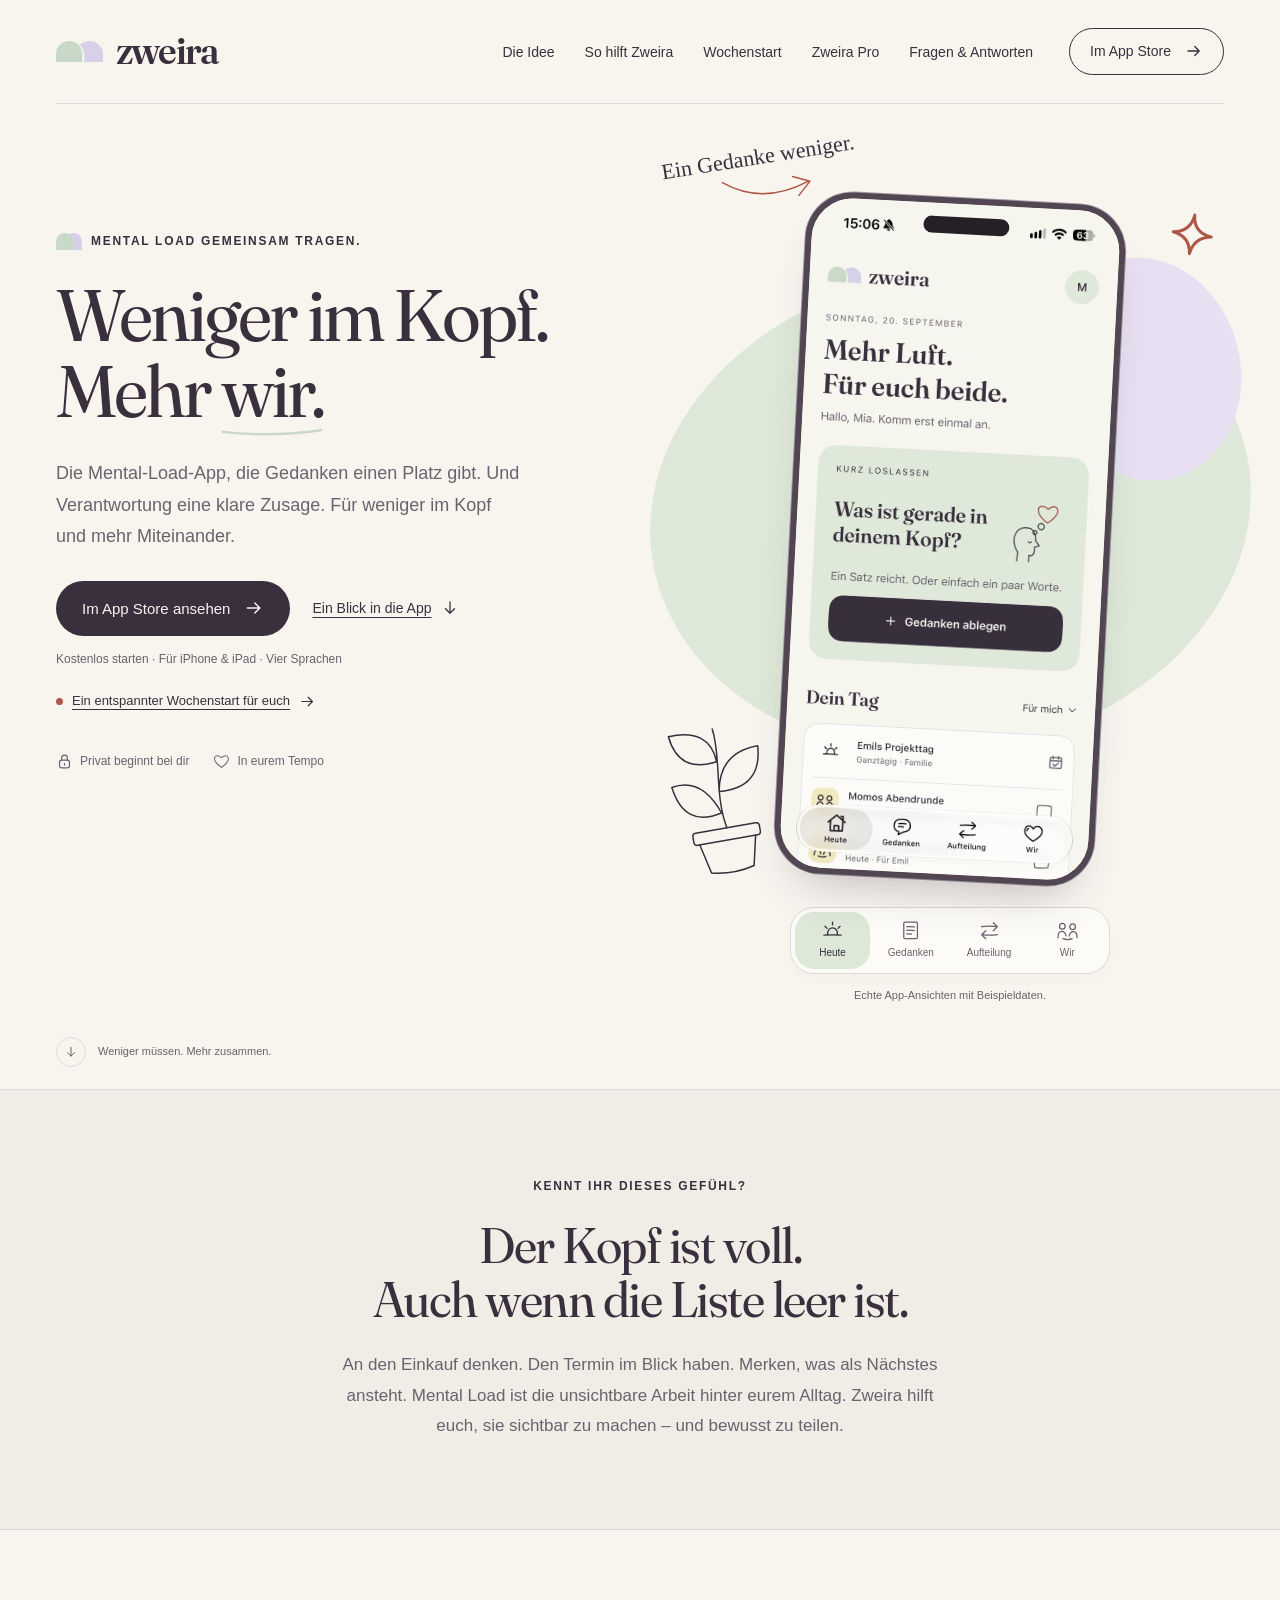
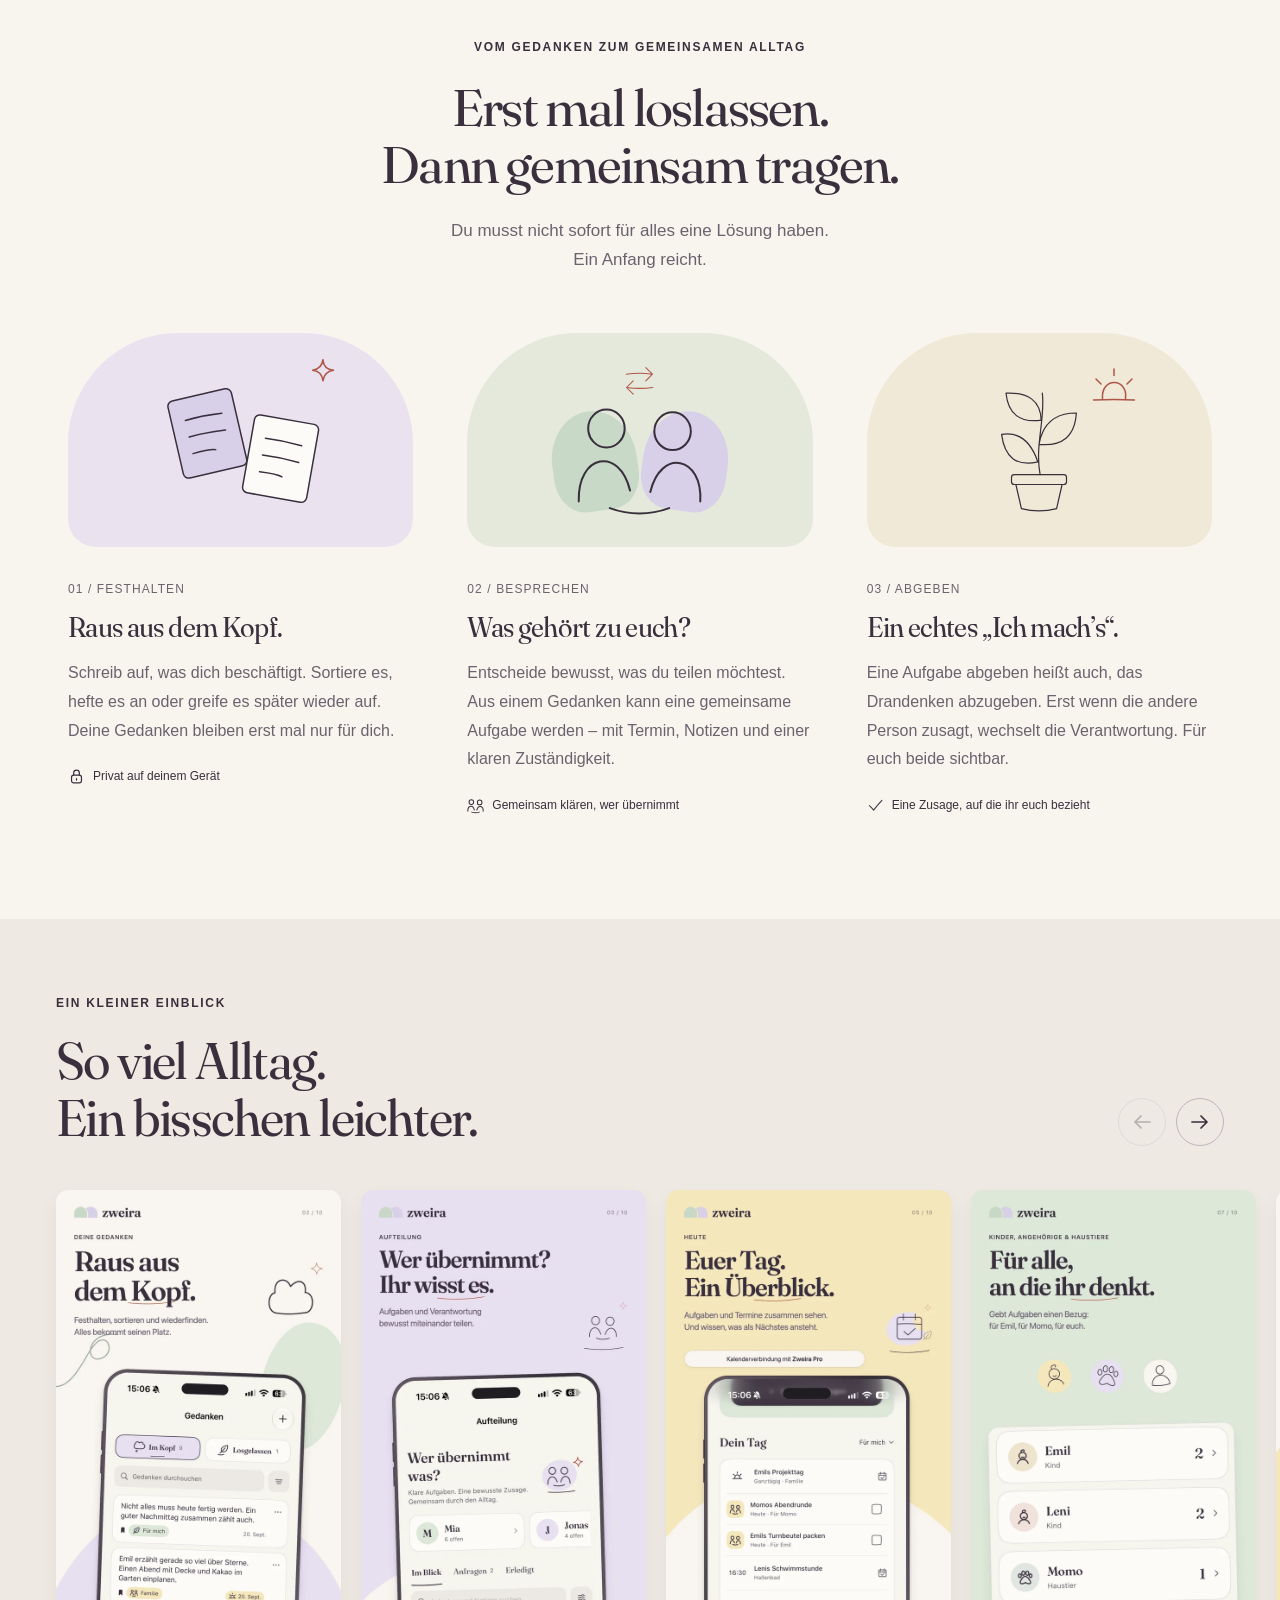
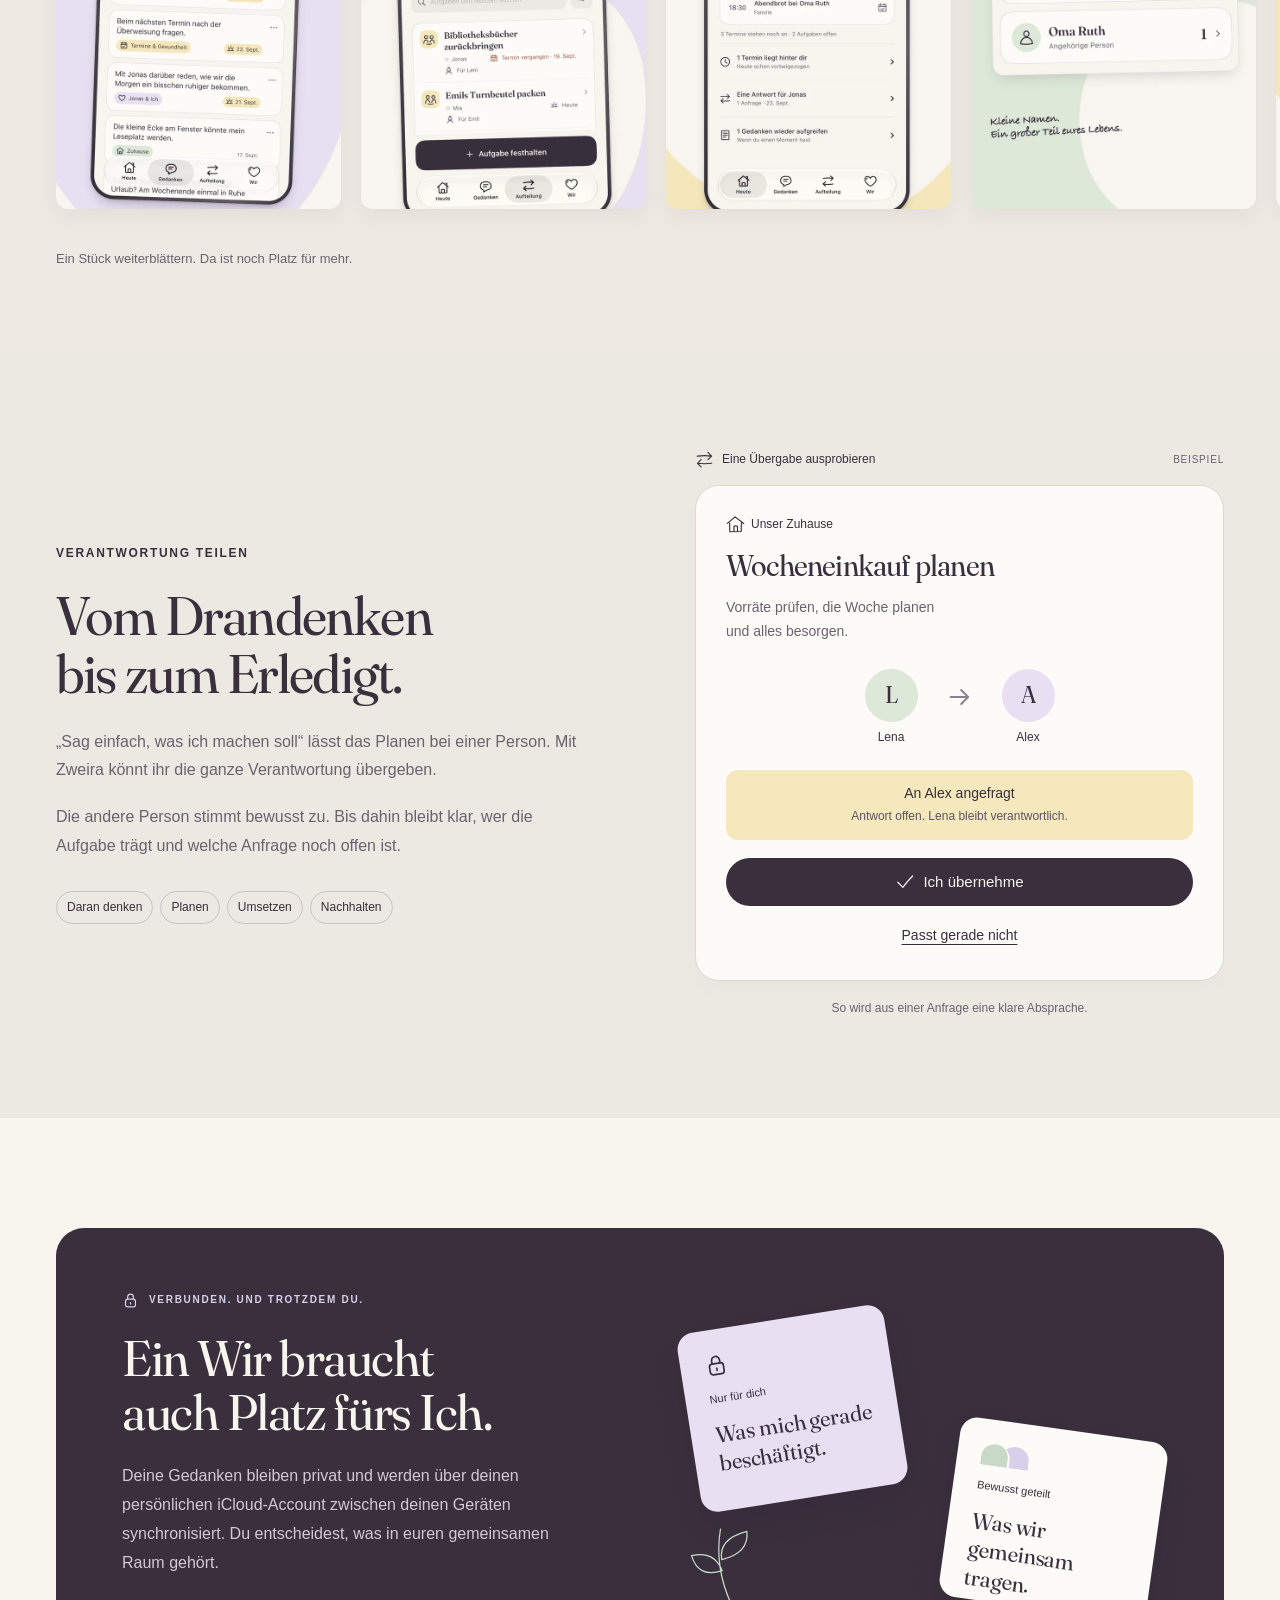
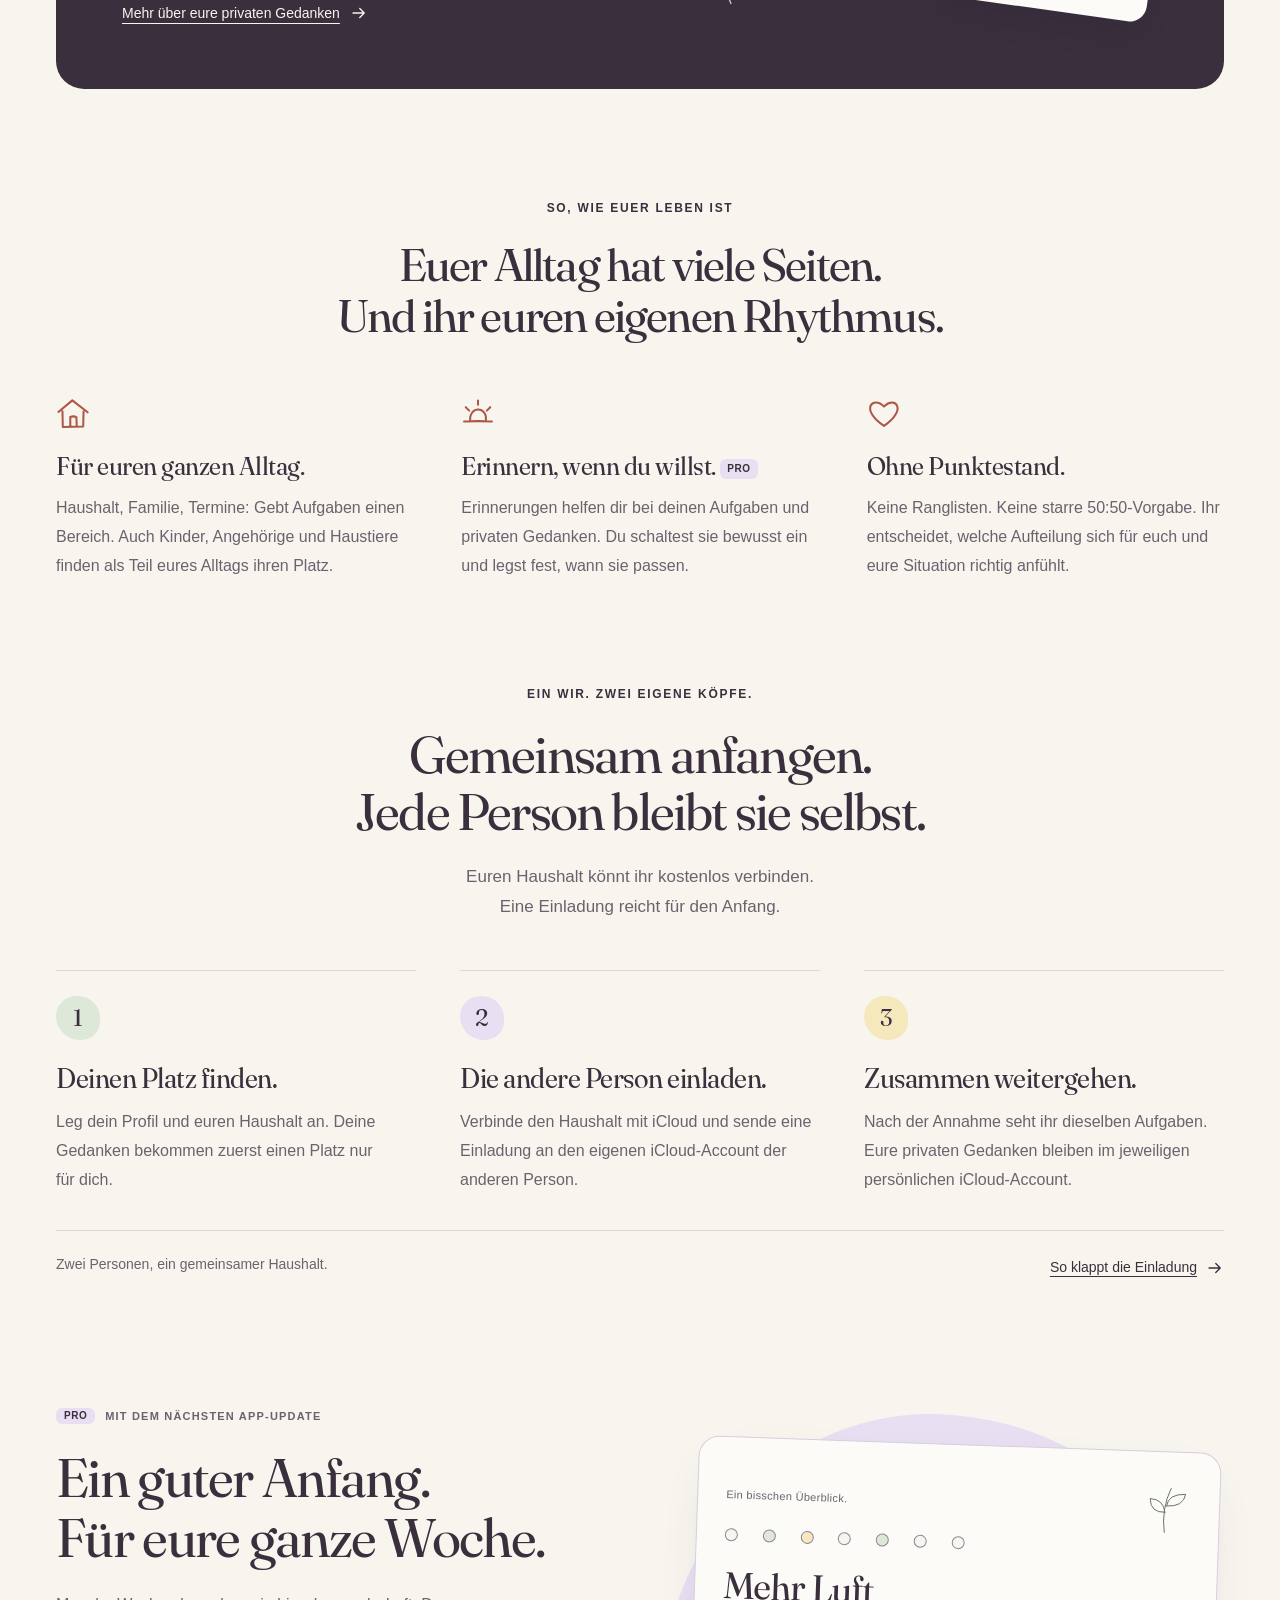
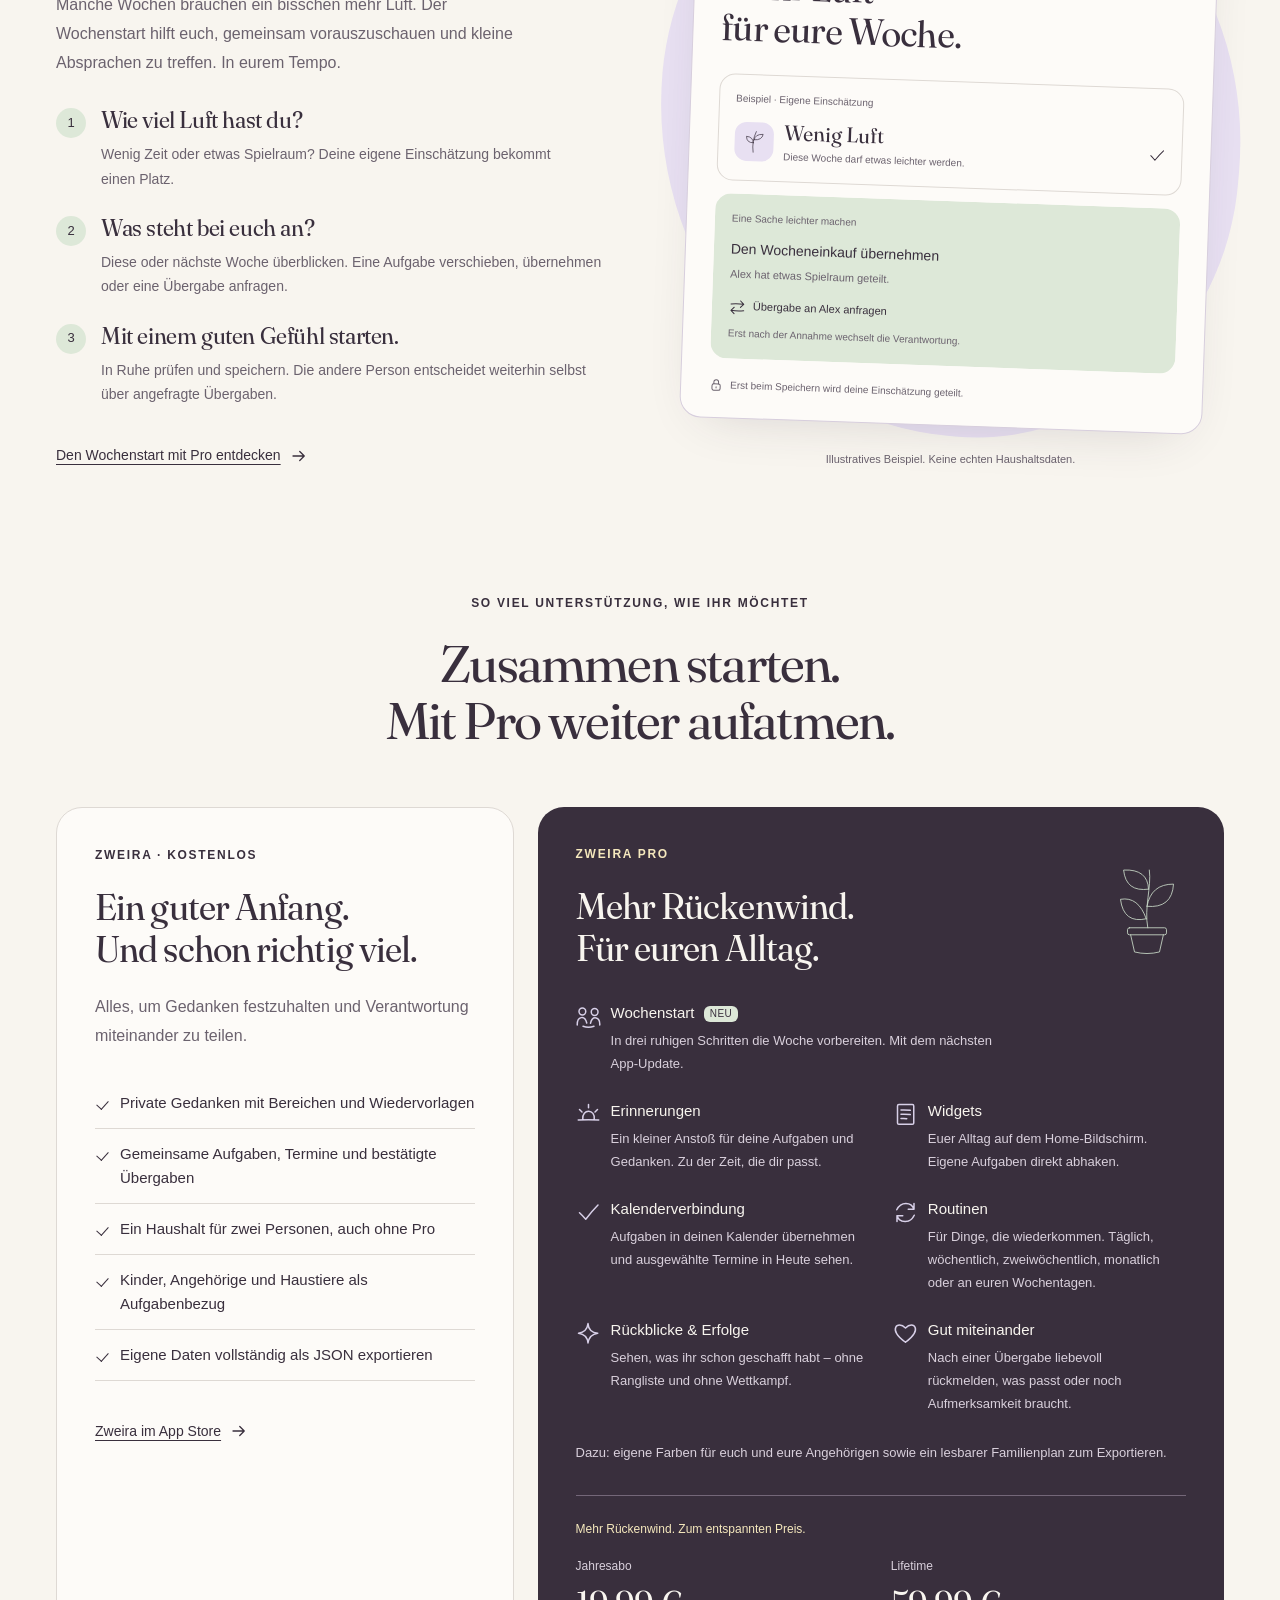
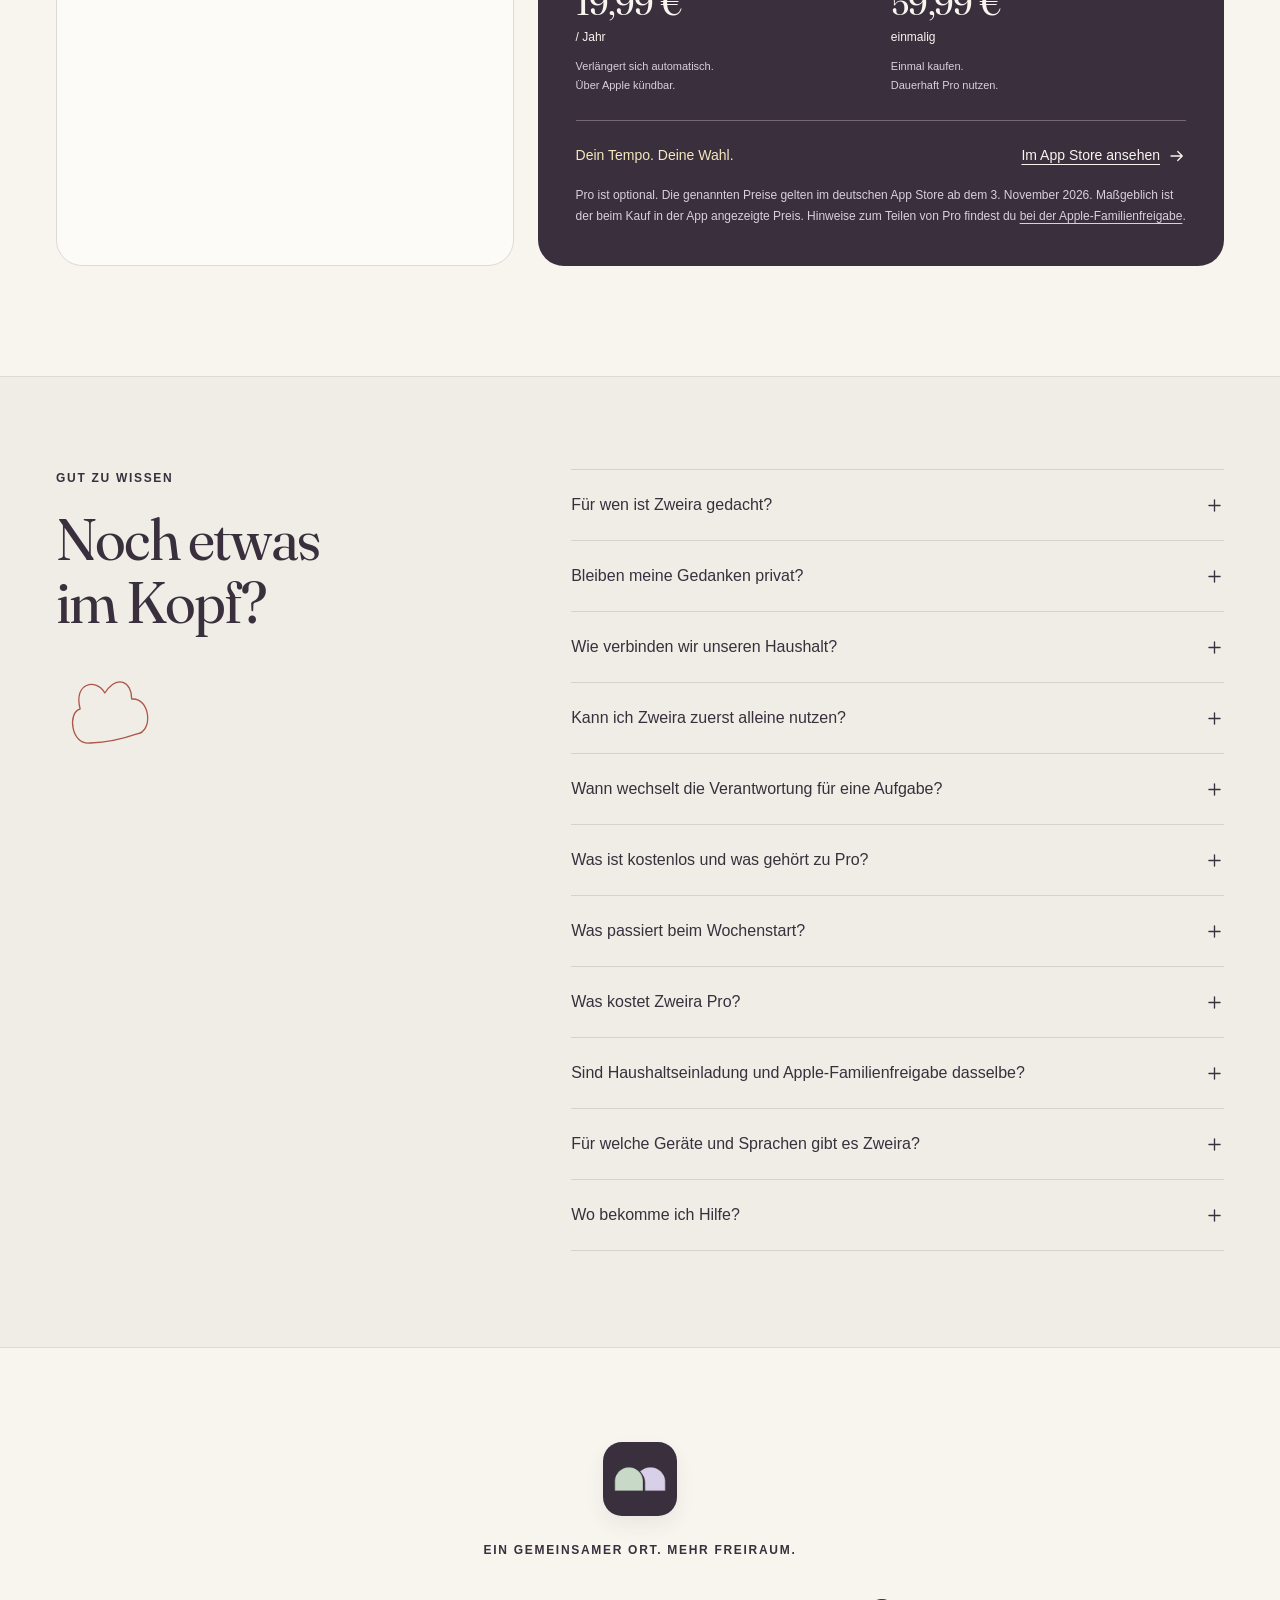
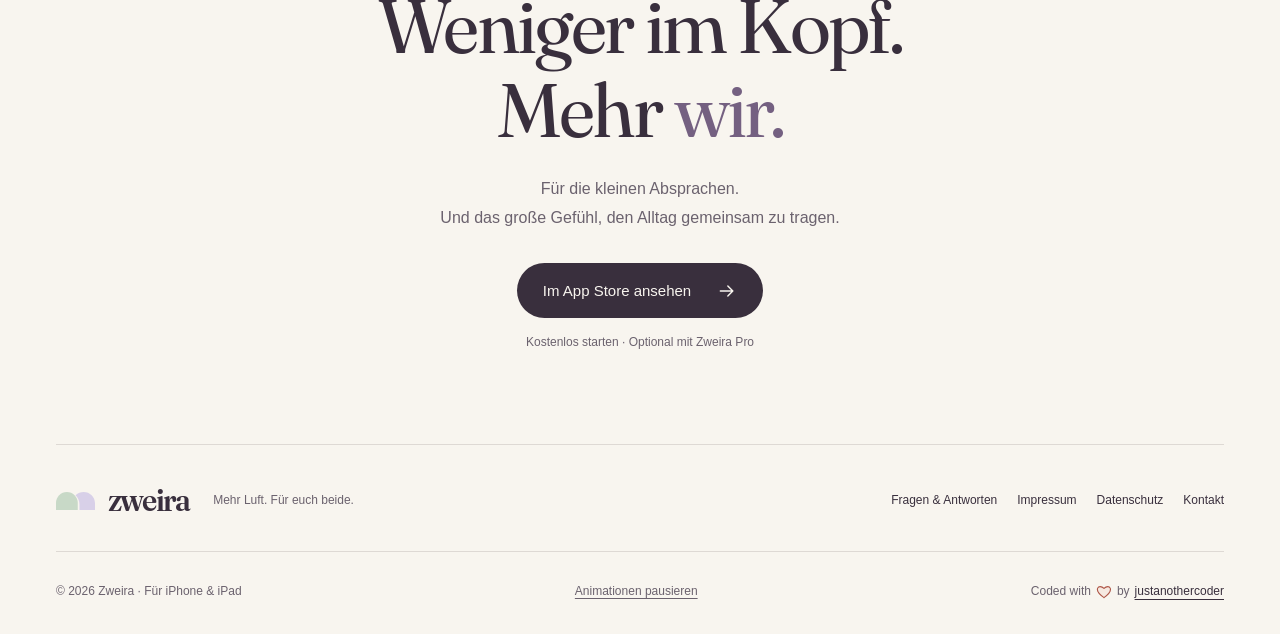
==== commit 5c5a6464: "Add Pro week start and scheduled pricing" ====
--- a/index.html
+++ b/index.html
@@ -5,26 +5,26 @@
   <meta name="viewport" content="width=device-width, initial-scale=1">
   <meta name="theme-color" content="#F8F5EF">
   <title>Zweira – Mental Load und Verantwortung gemeinsam teilen</title>
-  <meta name="description" content="Gedanken festhalten, Aufgaben klären und Verantwortung bewusst teilen: Entdecke Zweira, die Mental-Load-App für Paare und ihren gemeinsamen Alltag.">
+  <meta name="description" content="Gedanken festhalten, Verantwortung teilen und mit dem Pro-Wochenstart gemeinsam vorausblicken. Zweira für iPhone und iPad: weniger im Kopf, mehr wir.">
   <meta property="og:type" content="website">
   <meta property="og:locale" content="de_DE">
   <meta property="og:site_name" content="Zweira">
   <meta property="og:title" content="Zweira – Weniger im Kopf. Mehr wir.">
-  <meta property="og:description" content="Private Gedanken. Klare Zusagen. Gemeinsam getragener Alltag. Die Mental-Load-App für iPhone. Kostenlos starten, bewusst gemeinsam tragen.">
+  <meta property="og:description" content="Private Gedanken. Klare Zusagen. Ein entspannter Wochenstart mit Pro. Zweira für iPhone und iPad. Kostenlos starten und Verantwortung bewusst teilen.">
   <meta name="twitter:card" content="summary_large_image">
   <meta property="og:image" content="https://zweira.de/assets/social-preview.png">
   <meta property="og:image:width" content="1200">
   <meta property="og:image:height" content="630">
-  <meta property="og:image:alt" content="Zweira – Weniger im Kopf. Mehr wir. Mit echten Einblicken in die iPhone-App.">
+  <meta property="og:image:alt" content="Zweira – Weniger im Kopf. Mehr wir. Mit echten Einblicken in die App für iPhone und iPad.">
   <meta name="apple-itunes-app" content="app-id=6814119210">
   <link rel="canonical" href="https://zweira.de/">
   <meta property="og:url" content="https://zweira.de/">
-  <script type="application/ld+json">{"@context":"https://schema.org","@graph":[{"@type":"WebSite","@id":"https://zweira.de/#website","url":"https://zweira.de/","name":"Zweira","inLanguage":"de"},{"@type":"SoftwareApplication","name":"Zweira","applicationCategory":"LifestyleApplication","operatingSystem":"iOS 17.0 or later","inLanguage":["de","en"],"description":"Die Mental-Load-App für Paare: private Gedanken festhalten, Aufgaben bewusst übergeben und den Familienalltag gemeinsam tragen.","url":"https://zweira.de/","downloadUrl":"https://apps.apple.com/de/app/zweira-share-the-mental-load/id6814119210","image":"https://zweira.de/assets/app-icon.png","offers":{"@type":"Offer","price":"0","priceCurrency":"EUR"},"featureList":["Private Gedanken","Gemeinsamer Haushalt für zwei Personen","Aufgaben mit bestätigter Übergabe","Kinder, Angehörige und Haustiere als Aufgabenkontext","Optionale Pro-Funktionen: Erinnerungen, Widgets, Kalender, Routinen und Rückblicke"]}]}</script>
+  <script type="application/ld+json">{"@context":"https://schema.org","@graph":[{"@type":"WebSite","@id":"https://zweira.de/#website","url":"https://zweira.de/","name":"Zweira","inLanguage":"de"},{"@type":"SoftwareApplication","name":"Zweira","applicationCategory":"LifestyleApplication","operatingSystem":"iOS 17.0 or later; iPadOS 17.0 or later","inLanguage":["de","en","fr","es"],"description":"Die Mental-Load-App für iPhone und iPad: private Gedanken festhalten, Verantwortung bewusst übergeben und mit Pro die Woche gemeinsam vorbereiten.","url":"https://zweira.de/","downloadUrl":"https://apps.apple.com/de/app/zweira-share-the-mental-load/id6814119210","image":"https://zweira.de/assets/app-icon.png","offers":[{"@type":"Offer","name":"Zweira kostenlos","price":"0","priceCurrency":"EUR"},{"@type":"Offer","name":"Zweira Pro Jahresabo – deutscher App Store","price":"19.99","priceCurrency":"EUR","validFrom":"2026-11-03T00:00:00+01:00","url":"https://apps.apple.com/de/app/zweira-share-the-mental-load/id6814119210"},{"@type":"Offer","name":"Zweira Pro Lifetime – deutscher App Store","price":"59.99","priceCurrency":"EUR","validFrom":"2026-11-03T00:00:00+01:00","url":"https://apps.apple.com/de/app/zweira-share-the-mental-load/id6814119210"}],"featureList":["Private Gedanken mit persönlicher iCloud-Synchronisierung","Gemeinsamer Haushalt für zwei Personen","Aufgaben mit bestätigter Übergabe","Kinder, Angehörige und Haustiere als Aufgabenkontext","Optionale Pro-Funktionen: Wochenstart ab Version 1.7, Erinnerungen, Widgets, Kalender, Routinen und Rückblicke"]}]}</script>
   <link rel="icon" href="assets/favicon.png" type="image/png">
   <link rel="apple-touch-icon" href="assets/apple-touch-icon.png">
   <link rel="preload" href="assets/Fraunces72pt-Regular.ttf" as="font" type="font/ttf" crossorigin>
-  <link rel="stylesheet" href="styles.css?v=68f0e32028e1">
-  <script src="app.js?v=9bf48f123014" defer></script>
+  <link rel="stylesheet" href="styles.css?v=20261102-weekstart">
+  <script src="app.js?v=20261102-weekstart" defer></script>
 </head>
 <body>
   <a class="skip-link" href="#inhalt">Zum Inhalt</a>
@@ -52,11 +52,11 @@
   </defs></svg>
   <header class="site-header wrap">
     <a class="brand" href="#" aria-label="Zweira – Startseite"><img src="assets/brand-mark.svg" width="47" height="22" alt=""><span>zweira</span></a>
-    <nav class="desktop-nav" aria-label="Hauptnavigation"><a href="#idee">Die Idee</a><a href="#funktionen">So hilft Zweira</a><a href="#pro">Zweira Pro</a><a href="#fragen">Fragen & Antworten</a></nav>
+    <nav class="desktop-nav" aria-label="Hauptnavigation"><a href="#idee">Die Idee</a><a href="#funktionen">So hilft Zweira</a><a href="#wochenstart">Wochenstart</a><a href="#pro">Zweira Pro</a><a href="#fragen">Fragen & Antworten</a></nav>
     <a class="header-cta" href="https://apps.apple.com/de/app/zweira-share-the-mental-load/id6814119210">Im App Store <svg class="icon" aria-hidden="true"><use href="#i-arrow"/></svg></a>
     <button class="menu-toggle" aria-expanded="false" aria-controls="mobile-nav" aria-label="Menü öffnen"><span></span><span></span></button>
   </header>
-  <nav id="mobile-nav" class="mobile-nav" aria-label="Mobile Navigation" hidden><a href="#idee">Die Idee</a><a href="#funktionen">So hilft Zweira</a><a href="#fragen">Fragen & Antworten</a><a href="#pro">Zweira Pro</a><a href="https://apps.apple.com/de/app/zweira-share-the-mental-load/id6814119210">Im App Store ansehen</a></nav>
+  <nav id="mobile-nav" class="mobile-nav" aria-label="Mobile Navigation" hidden><a href="#idee">Die Idee</a><a href="#funktionen">So hilft Zweira</a><a href="#fragen">Fragen & Antworten</a><a href="#wochenstart">Wochenstart</a><a href="#pro">Zweira Pro</a><a href="https://apps.apple.com/de/app/zweira-share-the-mental-load/id6814119210">Im App Store ansehen</a></nav>
   <main id="inhalt">
     <section class="hero wrap" aria-labelledby="hero-title">
       <div class="hero-copy">
@@ -64,7 +64,8 @@
         <h1 id="hero-title">Weniger im Kopf.<br>Mehr <span class="underlined">wir.<svg viewBox="0 0 260 19" aria-hidden="true"><path d="M4 9Q128 23 255 5"/></svg></span></h1>
         <p class="hero-description">Die Mental-Load-App, die Gedanken einen Platz gibt. Und Verantwortung eine klare Zusage. Für weniger im Kopf und mehr Miteinander.</p>
         <div class="hero-actions"><a class="button primary store-link" href="https://apps.apple.com/de/app/zweira-share-the-mental-load/id6814119210">Im App Store ansehen <svg class="icon" aria-hidden="true"><use href="#i-arrow"/></svg></a><a class="text-button" href="#einblicke">Ein Blick in die App <svg class="icon" aria-hidden="true"><use href="#i-down"/></svg></a></div>
-        <p class="availability">Kostenlos starten · Für iPhone · Deutsch & Englisch</p>
+        <p class="availability">Kostenlos starten · Für iPhone & iPad · Vier Sprachen</p>
+        <a class="hero-news" href="#wochenstart"><span class="news-dot" aria-hidden="true"></span> Ein entspannter Wochenstart für euch <svg class="icon" aria-hidden="true"><use href="#i-arrow"/></svg></a>
         <div class="hero-values"><span><svg class="icon" aria-hidden="true"><use href="#i-lock"/></svg> Privat beginnt bei dir</span><span><svg class="icon" aria-hidden="true"><use href="#i-heart"/></svg> In eurem Tempo</span></div>
       </div>
       <div class="hero-stage actual-preview">
@@ -105,31 +106,57 @@
       <div class="responsibility-copy reveal"><p class="eyebrow">Verantwortung teilen</p><h2 id="responsibility-title">Vom Drandenken<br>bis zum Erledigt.</h2><p>„Sag einfach, was ich machen soll“ lässt das Planen bei einer Person. Mit Zweira könnt ihr die ganze Verantwortung übergeben.</p><p>Die andere Person stimmt bewusst zu. Bis dahin bleibt klar, wer die Aufgabe trägt und welche Anfrage noch offen ist.</p><ol class="responsibility-steps"><li>Daran denken</li><li>Planen</li><li>Umsetzen</li><li>Nachhalten</li></ol></div>
       <div class="handoff-demo reveal"><p class="demo-label"><svg class="icon" aria-hidden="true"><use href="#i-handoff"/></svg> Eine Übergabe ausprobieren <span>Beispiel</span></p><div class="handoff-card"><div class="task-heading"><svg class="icon" aria-hidden="true"><use href="#i-home"/></svg><span>Unser Zuhause</span></div><h3>Wocheneinkauf planen</h3><p>Vorräte prüfen, die Woche planen<br>und alles besorgen.</p><div class="handoff-people" aria-hidden="true"><span class="person"><b class="avatar sage">L</b>Lena</span><div class="transfer-line"><svg class="icon"><use href="#i-arrow"/></svg></div><span class="person"><b class="avatar lavender">A</b>Alex</span></div><div class="handoff-status" role="status" aria-live="polite" aria-atomic="true"><strong id="handoff-title">An Alex angefragt</strong><span id="handoff-description">Antwort offen. Lena bleibt verantwortlich.</span></div><div class="handoff-actions"><button id="accept-handoff" class="button primary"><svg class="icon" aria-hidden="true"><use href="#i-check"/></svg>Ich übernehme</button><button id="decline-handoff" class="text-button">Passt gerade nicht</button></div><button id="reset-handoff" class="text-button" hidden>Noch einmal ausprobieren <svg class="icon" aria-hidden="true"><use href="#i-cycle"/></svg></button></div><p class="demo-footnote">So wird aus einer Anfrage eine klare Absprache.</p></div>
     </div></section>
-    <section class="privacy-section wrap reveal" id="privat" aria-labelledby="privacy-title"><div class="privacy-copy"><p class="eyebrow"><svg class="icon" aria-hidden="true"><use href="#i-lock"/></svg> Verbunden. Und trotzdem du.</p><h2 id="privacy-title">Ein Wir braucht<br>auch Platz fürs Ich.</h2><p>Deine Gedanken werden nicht automatisch geteilt. Sie bleiben auf deinem Gerät. Du entscheidest, was in euren gemeinsamen Raum gehört.</p><a href="#frage-privat" class="light-link">Mehr über eure privaten Gedanken <svg class="icon" aria-hidden="true"><use href="#i-arrow"/></svg></a></div><div class="privacy-visual" aria-hidden="true"><div class="privacy-personal"><svg class="icon"><use href="#i-lock"/></svg><span>Nur für dich</span><p>Was mich gerade<br>beschäftigt.</p></div><div class="privacy-shared"><img src="assets/brand-mark.svg" width="58" height="27" alt=""><span>Bewusst geteilt</span><p>Was wir gemeinsam<br>tragen.</p></div><svg class="privacy-sprig icon gentle-float"><use href="#art-sprig"/></svg></div></section>
+    <section class="privacy-section wrap reveal" id="privat" aria-labelledby="privacy-title"><div class="privacy-copy"><p class="eyebrow"><svg class="icon" aria-hidden="true"><use href="#i-lock"/></svg> Verbunden. Und trotzdem du.</p><h2 id="privacy-title">Ein Wir braucht<br>auch Platz fürs Ich.</h2><p>Deine Gedanken bleiben privat und werden über deinen persönlichen iCloud-Account zwischen deinen Geräten synchronisiert. Du entscheidest, was in euren gemeinsamen Raum gehört.</p><a href="#frage-privat" class="light-link">Mehr über eure privaten Gedanken <svg class="icon" aria-hidden="true"><use href="#i-arrow"/></svg></a></div><div class="privacy-visual" aria-hidden="true"><div class="privacy-personal"><svg class="icon"><use href="#i-lock"/></svg><span>Nur für dich</span><p>Was mich gerade<br>beschäftigt.</p></div><div class="privacy-shared"><img src="assets/brand-mark.svg" width="58" height="27" alt=""><span>Bewusst geteilt</span><p>Was wir gemeinsam<br>tragen.</p></div><svg class="privacy-sprig icon gentle-float"><use href="#art-sprig"/></svg></div></section>
     <section class="everyday-section wrap" aria-labelledby="everyday-title"><div class="section-heading reveal"><p class="eyebrow">So, wie euer Leben ist</p><h2 id="everyday-title">Euer Alltag hat viele Seiten.<br>Und ihr euren eigenen Rhythmus.</h2></div><div class="everyday-grid"><article class="reveal"><svg class="icon" aria-hidden="true"><use href="#i-home"/></svg><h3>Für euren ganzen Alltag.</h3><p>Haushalt, Familie, Termine: Gebt Aufgaben einen Bereich. Auch Kinder, Angehörige und Haustiere finden als Teil eures Alltags ihren Platz.</p></article><article class="reveal"><svg class="icon" aria-hidden="true"><use href="#i-sun"/></svg><h3>Erinnern, wenn du willst. <span class="inline-pro">Pro</span></h3><p>Erinnerungen helfen dir bei deinen Aufgaben und privaten Gedanken. Du schaltest sie bewusst ein und legst fest, wann sie passen.</p></article><article class="reveal"><svg class="icon" aria-hidden="true"><use href="#i-heart"/></svg><h3>Ohne Punktestand.</h3><p>Keine Ranglisten. Keine starre 50:50-Vorgabe. Ihr entscheidet, welche Aufteilung sich für euch und eure Situation richtig anfühlt.</p></article></div></section>
     <section class="connection-section wrap" id="gemeinsam" aria-labelledby="connection-title">
       <div class="section-heading"><p class="eyebrow">Ein Wir. Zwei eigene Köpfe.</p><h2 id="connection-title">Gemeinsam anfangen.<br>Jede Person bleibt sie selbst.</h2><p>Euren Haushalt könnt ihr kostenlos verbinden.<br>Eine Einladung reicht für den Anfang.</p></div>
-      <ol class="connection-steps"><li><span class="step-number">1</span><h3>Deinen Platz finden.</h3><p>Leg dein Profil und euren Haushalt an. Deine Gedanken bekommen zuerst einen Platz nur für dich.</p></li><li><span class="step-number">2</span><h3>Die andere Person einladen.</h3><p>Verbinde den Haushalt mit iCloud und sende eine Einladung an den eigenen iCloud-Account der anderen Person.</p></li><li><span class="step-number">3</span><h3>Zusammen weitergehen.</h3><p>Nach der Annahme seht ihr dieselben Aufgaben. Eure privaten Gedanken bleiben auf eurem jeweiligen Gerät.</p></li></ol>
+      <ol class="connection-steps"><li><span class="step-number">1</span><h3>Deinen Platz finden.</h3><p>Leg dein Profil und euren Haushalt an. Deine Gedanken bekommen zuerst einen Platz nur für dich.</p></li><li><span class="step-number">2</span><h3>Die andere Person einladen.</h3><p>Verbinde den Haushalt mit iCloud und sende eine Einladung an den eigenen iCloud-Account der anderen Person.</p></li><li><span class="step-number">3</span><h3>Zusammen weitergehen.</h3><p>Nach der Annahme seht ihr dieselben Aufgaben. Eure privaten Gedanken bleiben im jeweiligen persönlichen iCloud-Account.</p></li></ol>
       <p class="connection-note">Zwei Personen, ein gemeinsamer Haushalt. <a href="#frage-einladung">So klappt die Einladung <svg class="icon" aria-hidden="true"><use href="#i-arrow"/></svg></a></p>
+    </section>
+    <section class="weekstart-section wrap" id="wochenstart" aria-labelledby="weekstart-title">
+      <div class="weekstart-copy reveal">
+        <p class="eyebrow"><span class="inline-pro">Pro</span> Mit dem nächsten App-Update</p>
+        <h2 id="weekstart-title">Ein guter Anfang.<br>Für eure ganze Woche.</h2>
+        <p>Manche Wochen brauchen ein bisschen mehr Luft. Der Wochenstart hilft euch, gemeinsam vorauszuschauen und kleine Absprachen zu treffen. In eurem Tempo.</p>
+        <ol class="weekstart-steps">
+          <li><span>1</span><div><h3>Wie viel Luft hast du?</h3><p>Wenig Zeit oder etwas Spielraum? Deine eigene Einschätzung bekommt einen Platz.</p></div></li>
+          <li><span>2</span><div><h3>Was steht bei euch an?</h3><p>Diese oder nächste Woche überblicken. Eine Aufgabe verschieben, übernehmen oder eine Übergabe anfragen.</p></div></li>
+          <li><span>3</span><div><h3>Mit einem guten Gefühl starten.</h3><p>In Ruhe prüfen und speichern. Die andere Person entscheidet weiterhin selbst über angefragte Übergaben.</p></div></li>
+        </ol>
+        <a class="text-button" href="#pro">Den Wochenstart mit Pro entdecken <svg class="icon" aria-hidden="true"><use href="#i-arrow"/></svg></a>
+      </div>
+      <div class="weekstart-preview reveal">
+        <div class="week-notebook">
+          <div class="week-notebook-top"><span>Ein bisschen Überblick.</span><svg class="week-sprig icon gentle-float" aria-hidden="true"><use href="#art-sprig"/></svg></div>
+          <div class="week-dots" aria-hidden="true"><span></span><span></span><span></span><span></span><span></span><span></span><span></span></div>
+          <h3>Mehr Luft<br>für eure Woche.</h3>
+          <div class="week-example"><span class="week-example-label">Beispiel · Eigene Einschätzung</span><div class="week-capacity"><svg class="icon" aria-hidden="true"><use href="#art-sprig"/></svg><div><strong>Wenig Luft</strong><span>Diese Woche darf etwas leichter werden.</span></div><svg class="icon" aria-hidden="true"><use href="#i-check"/></svg></div></div>
+          <div class="week-example week-example-task"><span class="week-example-label">Eine Sache leichter machen</span><h4>Den Wocheneinkauf übernehmen</h4><p>Alex hat etwas Spielraum geteilt.</p><span class="week-request"><svg class="icon" aria-hidden="true"><use href="#i-handoff"/></svg> Übergabe an Alex anfragen</span><small>Erst nach der Annahme wechselt die Verantwortung.</small></div>
+          <p class="week-notebook-note"><svg class="icon" aria-hidden="true"><use href="#i-lock"/></svg> Erst beim Speichern wird deine Einschätzung geteilt.</p>
+        </div>
+        <p class="week-preview-caption">Illustratives Beispiel. Keine echten Haushaltsdaten.</p>
+      </div>
     </section>
     <section class="plans-section wrap" id="pro" aria-labelledby="plans-title">
       <div class="section-heading"><p class="eyebrow">So viel Unterstützung, wie ihr möchtet</p><h2 id="plans-title">Zusammen starten.<br>Mit Pro weiter aufatmen.</h2></div>
       <div class="plans-grid"><article class="free-plan"><p class="eyebrow">Zweira · Kostenlos</p><h3>Ein guter Anfang.<br>Und schon richtig viel.</h3><p>Alles, um Gedanken festzuhalten und Verantwortung miteinander zu teilen.</p><ul class="included-list"><li>Private Gedanken mit Bereichen und Wiedervorlagen</li><li>Gemeinsame Aufgaben, Termine und bestätigte Übergaben</li><li>Ein Haushalt für zwei Personen, auch ohne Pro</li><li>Kinder, Angehörige und Haustiere als Aufgabenbezug</li><li>Eigene Daten vollständig als JSON exportieren</li></ul><a class="text-button" href="https://apps.apple.com/de/app/zweira-share-the-mental-load/id6814119210">Zweira im App Store <svg class="icon" aria-hidden="true"><use href="#i-arrow"/></svg></a></article>
-      <article class="pro-plan"><div class="pro-plan-heading"><div><p class="eyebrow">Zweira Pro</p><h3>Mehr Rückenwind.<br>Für euren Alltag.</h3></div><svg class="pro-plant gentle-float" aria-hidden="true"><use href="#art-plant"/></svg></div><ul class="pro-features"><li><svg class="icon" aria-hidden="true"><use href="#i-sun"/></svg><div><h3>Erinnerungen</h3><p>Ein kleiner Anstoß für deine Aufgaben und Gedanken. Zu der Zeit, die dir passt.</p></div></li><li><svg class="icon" aria-hidden="true"><use href="#i-note"/></svg><div><h3>Widgets</h3><p>Euer Alltag auf dem Home-Bildschirm. Eigene Aufgaben direkt abhaken.</p></div></li><li><svg class="icon" aria-hidden="true"><use href="#i-check"/></svg><div><h3>Kalenderverbindung</h3><p>Aufgaben in deinen Kalender übernehmen und ausgewählte Termine in Heute sehen.</p></div></li><li><svg class="icon" aria-hidden="true"><use href="#i-cycle"/></svg><div><h3>Routinen</h3><p>Für Dinge, die wiederkommen. Täglich, wöchentlich oder monatlich.</p></div></li><li><svg class="icon" aria-hidden="true"><use href="#i-spark"/></svg><div><h3>Rückblicke & Erfolge</h3><p>Sehen, was ihr schon geschafft habt – ohne Rangliste und ohne Wettkampf.</p></div></li><li><svg class="icon" aria-hidden="true"><use href="#i-heart"/></svg><div><h3>Gut miteinander</h3><p>Nach einer Übergabe liebevoll rückmelden, was passt oder noch Aufmerksamkeit braucht.</p></div></li></ul><p class="pro-extra">Dazu: eigene Farben für euch und eure Angehörigen sowie ein lesbarer Familienplan zum Exportieren.</p><div class="pro-purchase"><span>Jahresabo oder Lifetime</span><a href="https://apps.apple.com/de/app/zweira-share-the-mental-load/id6814119210">Im App Store ansehen <svg class="icon" aria-hidden="true"><use href="#i-arrow"/></svg></a></div><p class="plan-note">Pro ist optional. Die aktuellen Preise siehst du in der App. Hinweise zum Teilen von Pro findest du <a href="#frage-familysharing">bei der Apple-Familienfreigabe</a>.</p></article></div>
+      <article class="pro-plan"><div class="pro-plan-heading"><div><p class="eyebrow">Zweira Pro</p><h3>Mehr Rückenwind.<br>Für euren Alltag.</h3></div><svg class="pro-plant gentle-float" aria-hidden="true"><use href="#art-plant"/></svg></div><ul class="pro-features"><li class="weekstart-pro-benefit"><svg class="icon" aria-hidden="true"><use href="#i-family"/></svg><div><h3>Wochenstart <span class="inline-pro">Neu</span></h3><p>In drei ruhigen Schritten die Woche vorbereiten. Mit dem nächsten App-Update.</p></div></li><li><svg class="icon" aria-hidden="true"><use href="#i-sun"/></svg><div><h3>Erinnerungen</h3><p>Ein kleiner Anstoß für deine Aufgaben und Gedanken. Zu der Zeit, die dir passt.</p></div></li><li><svg class="icon" aria-hidden="true"><use href="#i-note"/></svg><div><h3>Widgets</h3><p>Euer Alltag auf dem Home-Bildschirm. Eigene Aufgaben direkt abhaken.</p></div></li><li><svg class="icon" aria-hidden="true"><use href="#i-check"/></svg><div><h3>Kalenderverbindung</h3><p>Aufgaben in deinen Kalender übernehmen und ausgewählte Termine in Heute sehen.</p></div></li><li><svg class="icon" aria-hidden="true"><use href="#i-cycle"/></svg><div><h3>Routinen</h3><p>Für Dinge, die wiederkommen. Täglich, wöchentlich, zweiwöchentlich, monatlich oder an euren Wochentagen.</p></div></li><li><svg class="icon" aria-hidden="true"><use href="#i-spark"/></svg><div><h3>Rückblicke & Erfolge</h3><p>Sehen, was ihr schon geschafft habt – ohne Rangliste und ohne Wettkampf.</p></div></li><li><svg class="icon" aria-hidden="true"><use href="#i-heart"/></svg><div><h3>Gut miteinander</h3><p>Nach einer Übergabe liebevoll rückmelden, was passt oder noch Aufmerksamkeit braucht.</p></div></li></ul><p class="pro-extra">Dazu: eigene Farben für euch und eure Angehörigen sowie ein lesbarer Familienplan zum Exportieren.</p><div class="pro-pricing" aria-label="Pro-Preise im deutschen App Store"><p class="price-schedule" data-price-scheduled>Neue Pro-Preise ab <time datetime="2026-11-03">3. November 2026</time></p><p class="price-schedule" data-price-active hidden>Mehr Rückenwind. Zum entspannten Preis.</p><div class="price-options"><div><span>Jahresabo</span><strong>19,99 €<small> / Jahr</small></strong><p>Verlängert sich automatisch.<br>Über Apple kündbar.</p></div><div><span>Lifetime</span><strong>59,99 €<small> einmalig</small></strong><p>Einmal kaufen.<br>Dauerhaft Pro nutzen.</p></div></div></div><div class="pro-purchase"><span>Dein Tempo. Deine Wahl.</span><a href="https://apps.apple.com/de/app/zweira-share-the-mental-load/id6814119210">Im App Store ansehen <svg class="icon" aria-hidden="true"><use href="#i-arrow"/></svg></a></div><p class="plan-note">Pro ist optional. Die genannten Preise gelten im deutschen App Store ab dem 3. November 2026. Maßgeblich ist der beim Kauf in der App angezeigte Preis. Hinweise zum Teilen von Pro findest du <a href="#frage-familysharing">bei der Apple-Familienfreigabe</a>.</p></article></div>
     </section>
     <section class="faq-section" id="fragen" aria-labelledby="faq-title"><div class="wrap faq-grid"><div class="faq-intro reveal"><p class="eyebrow">Gut zu wissen</p><h2 id="faq-title">Noch etwas<br>im Kopf?</h2><svg class="faq-cloud icon gentle-float" aria-hidden="true"><use href="#art-cloud"/></svg></div><div class="faq-list reveal">
       <details><summary>Für wen ist Zweira gedacht?<svg class="icon" aria-hidden="true"><use href="#i-plus"/></svg></summary><p>Für Paare und zwei Menschen, die einen Haushalt teilen und den Mental Load bewusster aufteilen möchten – mit oder ohne Kinder. Kinder, Angehörige und Haustiere können als Aufgabenbezug angelegt werden. Sie bekommen dadurch keinen eigenen App-Zugang.</p></details>
-      <details id="frage-privat"><summary>Bleiben meine Gedanken privat?<svg class="icon" aria-hidden="true"><use href="#i-plus"/></svg></summary><p>Ja. Private Gedanken bleiben auf deinem Gerät und werden nicht automatisch mit der anderen Person geteilt. Nur du entscheidest, welchen Gedanken du teilst oder in eine gemeinsame Aufgabe umwandelst. Private Gedanken werden derzeit auch nicht zwischen deinen eigenen Geräten synchronisiert.</p></details>
+      <details id="frage-privat"><summary>Bleiben meine Gedanken privat?<svg class="icon" aria-hidden="true"><use href="#i-plus"/></svg></summary><p>Ja. Private Gedanken liegen getrennt von eurem Haushalt und werden über deinen persönlichen iCloud-Account zwischen deinen eigenen Geräten synchronisiert. Mit der anderen Person werden sie nicht automatisch geteilt. Nur du entscheidest, welchen Gedanken du teilst oder in eine gemeinsame Aufgabe umwandelst.</p></details>
       <details id="frage-einladung"><summary>Wie verbinden wir unseren Haushalt?<svg class="icon" aria-hidden="true"><use href="#i-plus"/></svg></summary><p>Eine Person legt euren Haushalt an, verbindet ihn mit iCloud und verschickt eine Einladung an den iCloud-Account der anderen Person. Diese installiert Zweira, legt ihr eigenes Profil an und nimmt die Einladung an. Beide benötigen iCloud und eine Internetverbindung. Pro oder eine gemeinsame Apple-Familie sind dafür nicht erforderlich. Die eingeladene Person sollte zunächst keinen eigenen Haushalt anlegen. Ein bereits bestehender eigener Haushalt muss vor dem Beitritt exportiert und aufgelöst beziehungsweise verlassen werden; er wird nicht automatisch mit eurem gemeinsamen Haushalt zusammengeführt.</p></details>
       <details><summary>Kann ich Zweira zuerst alleine nutzen?<svg class="icon" aria-hidden="true"><use href="#i-plus"/></svg></summary><p>Ja. Gedanken und ein lokaler Familienplan funktionieren ohne Zweira-Konto und ohne Verbindung zu einer zweiten Person. Du kannst den gemeinsamen Raum später über iCloud verbinden.</p></details>
       <details><summary>Wann wechselt die Verantwortung für eine Aufgabe?<svg class="icon" aria-hidden="true"><use href="#i-plus"/></svg></summary><p>Erst wenn die andere Person die Übergabe annimmt. Bis dahin bleibt sichtbar, wer verantwortlich ist und welche Anfrage noch offen ist. Eine Anfrage lässt sich auch ablehnen oder zurückziehen.</p></details>
-      <details id="frage-pro"><summary>Was ist kostenlos und was gehört zu Pro?<svg class="icon" aria-hidden="true"><use href="#i-plus"/></svg></summary><p>Gedanken, normale Aufgaben, Termine, der gemeinsame Haushalt, Einladungen und der vollständige Datenexport als JSON sind kostenlos. Pro ergänzt Erinnerungen, Widgets, Kalenderverbindung, neue Routinen, Rückblicke und Erfolge, liebevolle Rückmeldungen zu abgeschlossenen Übergaben, eigene Farben und einen lesbaren Planexport. Es gibt ein Jahresabo und einen Lifetime-Kauf. Ein Ende von Pro löscht keine Gedanken oder Aufgaben.</p></details>
+      <details id="frage-pro"><summary>Was ist kostenlos und was gehört zu Pro?<svg class="icon" aria-hidden="true"><use href="#i-plus"/></svg></summary><p>Gedanken, normale Aufgaben, Termine, der gemeinsame Haushalt, Einladungen und der vollständige Datenexport als JSON sind kostenlos. Pro ergänzt den Wochenstart mit dem nächsten App-Update, Erinnerungen, Widgets, Kalenderverbindung, neue Routinen, Rückblicke und Erfolge, liebevolle Rückmeldungen zu abgeschlossenen Übergaben, eigene Farben und einen lesbaren Planexport. Es gibt ein Jahresabo und einen Lifetime-Kauf. Ein Ende von Pro löscht keine Gedanken oder Aufgaben.</p></details>
+      <details id="frage-wochenstart"><summary>Was passiert beim Wochenstart?<svg class="icon" aria-hidden="true"><use href="#i-plus"/></svg></summary><p>Mit dem nächsten App-Update ergänzt Pro einen kurzen Ablauf für diese oder nächste Woche: Du schätzt deine eigene Kapazität ein, schaust auf anstehende Aufgaben und prüfst deine Änderungen vor dem Speichern. Vorschläge bleiben freiwillig. Eine angefragte Übergabe wird erst durch die andere Person bestätigt. Private Kalenderdaten und Gedanken bleiben außen vor. Bei Routinen siehst du den nächsten bereits gespeicherten Termin. Für einen gemeinsamen Wochenstart benötigen beide Personen die aktualisierte App.</p></details>
+      <details id="frage-preise"><summary>Was kostet Zweira Pro?<svg class="icon" aria-hidden="true"><use href="#i-plus"/></svg></summary><p>Ab dem 3. November 2026 kostet Pro im deutschen App Store 19,99 € pro Jahr oder einmalig 59,99 € als Lifetime-Kauf. Das Jahresabo verlängert sich automatisch und lässt sich über Apple kündigen. Die beiden Angebote sind Alternativen. Maßgeblich ist der Preis, der dir vor dem Kauf in der App angezeigt wird.</p></details>
       <details id="frage-familysharing"><summary>Sind Haushaltseinladung und Apple-Familienfreigabe dasselbe?<svg class="icon" aria-hidden="true"><use href="#i-plus"/></svg></summary><p>Nein. Die Einladung verbindet eure Haushaltsdaten und funktioniert unabhängig von Pro. Apples Familienfreigabe kann dagegen den Pro-Kauf mit Mitgliedern deiner Apple-Familie teilen, wenn das gewählte Produkt und eure Apple-Einstellungen die Freigabe erlauben. Sie verbindet keinen Haushalt und gibt keine privaten Gedanken frei. Beide Personen behalten ihren eigenen Apple Account.</p></details>
-      <details><summary>Für welche Geräte und Sprachen gibt es Zweira?<svg class="icon" aria-hidden="true"><use href="#i-plus"/></svg></summary><p>Zweira ist für das iPhone ab iOS 17 im Hochformat gestaltet. Die App spricht Deutsch und Englisch: Auf einem deutsch eingestellten Gerät startet sie auf Deutsch, sonst auf Englisch. Du kannst die Sprache in der App ändern. <a href="https://apps.apple.com/de/app/zweira-share-the-mental-load/id6814119210">Zum deutschen App-Store-Eintrag</a>.</p></details>
+      <details><summary>Für welche Geräte und Sprachen gibt es Zweira?<svg class="icon" aria-hidden="true"><use href="#i-plus"/></svg></summary><p>Zweira gibt es für iPhone und iPad ab iOS beziehungsweise iPadOS 17. Auf dem iPad gibt es eine eigene Oberfläche mit Seitenleiste sowie Hoch- und Querformat. Die App spricht Deutsch, Englisch, Französisch und Spanisch. Du kannst die Sprache in der App ändern. <a href="https://apps.apple.com/de/app/zweira-share-the-mental-load/id6814119210">Zum deutschen App-Store-Eintrag</a>.</p></details>
       <details><summary>Wo bekomme ich Hilfe?<svg class="icon" aria-hidden="true"><use href="#i-plus"/></svg></summary><p>Schreib uns an <a href="mailto:hallo@justanothercoder.de">hallo@justanothercoder.de</a>. Hilfreich sind deine App-Version, iOS-Version und eine kurze Beschreibung. Bitte schicke keine privaten Gedanken oder vertraulichen Haushaltsdaten mit.</p></details>
     </div></div></section>
     <section class="closing-section wrap reveal" id="entdecken" aria-labelledby="closing-title"><img class="closing-icon" src="assets/app-icon.png" width="74" height="74" alt="Zweira App-Icon" loading="lazy"><p class="eyebrow">Ein gemeinsamer Ort. Mehr Freiraum.</p><h2 id="closing-title">Weniger im Kopf.<br>Mehr <span>wir.</span></h2><p>Für die kleinen Absprachen.<br>Und das große Gefühl, den Alltag gemeinsam zu tragen.</p><a class="button primary closing-store" href="https://apps.apple.com/de/app/zweira-share-the-mental-load/id6814119210">Im App Store ansehen <svg class="icon" aria-hidden="true"><use href="#i-arrow"/></svg></a><p class="availability">Kostenlos starten · Optional mit Zweira Pro</p></section>
   </main>
-  <footer class="site-footer wrap"><div class="footer-top"><a class="brand" href="#" aria-label="Zweira – zurück nach oben"><img src="assets/brand-mark.svg" width="47" height="22" alt=""><span>zweira</span></a><p>Mehr Luft. Für euch beide.</p><nav aria-label="Weitere Informationen"><a href="#fragen">Fragen & Antworten</a><a href="impressum.html">Impressum</a><a href="datenschutz.html">Datenschutz</a><a href="mailto:hallo@justanothercoder.de">Kontakt</a></nav></div><div class="footer-bottom"><span>© 2026 Zweira · Deutsch & Englisch</span><button id="motion-toggle" aria-pressed="false">Animationen pausieren</button><span class="maker-credit" lang="en">Coded with <svg class="maker-heart" viewBox="0 0 100 100" role="img" aria-label="love"><path d="M50 85C-23 36 18-5 50 28C82-5 121 36 50 85"/></svg> by <a href="https://www.justanothercoder.de/">justanothercoder</a></span></div></footer>
+  <footer class="site-footer wrap"><div class="footer-top"><a class="brand" href="#" aria-label="Zweira – zurück nach oben"><img src="assets/brand-mark.svg" width="47" height="22" alt=""><span>zweira</span></a><p>Mehr Luft. Für euch beide.</p><nav aria-label="Weitere Informationen"><a href="#fragen">Fragen & Antworten</a><a href="impressum.html">Impressum</a><a href="datenschutz.html">Datenschutz</a><a href="mailto:hallo@justanothercoder.de">Kontakt</a></nav></div><div class="footer-bottom"><span>© 2026 Zweira · Für iPhone & iPad</span><button id="motion-toggle" aria-pressed="false">Animationen pausieren</button><span class="maker-credit" lang="en">Coded with <svg class="maker-heart" viewBox="0 0 100 100" role="img" aria-label="love"><path d="M50 85C-23 36 18-5 50 28C82-5 121 36 50 85"/></svg> by <a href="https://www.justanothercoder.de/">justanothercoder</a></span></div></footer>
 </body>
 </html>
--- a/styles.css
+++ b/styles.css
@@ -150,3 +150,31 @@
 .legal-footer .maker-credit{width:100%;justify-content:flex-start;margin-top:12px}
 .error-footer{text-align:center}
 @media(max-width:900px){.footer-bottom>.maker-credit:last-child{justify-content:flex-start;margin-top:4px}}
+
+/* A calm, clearly illustrative look at the Pro week start. */
+.hero-news{display:inline-flex;align-items:center;gap:9px;margin-top:22px;font-size:13px;line-height:1.6;text-decoration:underline;text-underline-offset:4px}
+.hero-news .icon{width:17px;height:17px}.news-dot{width:7px;height:7px;background:var(--peach);border-radius:50%;flex:none}
+.weekstart-section{display:grid;grid-template-columns:1fr 1fr;align-items:center;gap:74px;padding-block:25px 116px;scroll-margin-top:36px}
+.weekstart-copy>.eyebrow{color:var(--muted);letter-spacing:1.2px;font-size:11px;flex-wrap:wrap}
+.weekstart-copy>.eyebrow .inline-pro{background:var(--lavender);padding:3px 8px;color:var(--ink)}
+.weekstart-copy>h2{font-size:clamp(39px,4.25vw,57px);letter-spacing:-1.7px;margin:23px 0}
+.weekstart-copy>p:not(.eyebrow){color:var(--muted);font-size:16px;max-width:470px;line-height:1.8}
+.weekstart-steps{list-style:none;margin:29px 0 27px;padding:0;display:grid;gap:23px}
+.weekstart-steps li{display:flex;gap:15px;align-items:flex-start}.weekstart-steps li>span{width:30px;height:30px;background:var(--sage);border-radius:50%;display:grid;place-items:center;flex:none;font-size:13px;margin-top:2px}
+.weekstart-steps h3{font-size:23px;letter-spacing:-.4px;line-height:1.25;margin-bottom:7px}.weekstart-steps p{color:var(--muted);font-size:14px;line-height:1.75}
+.weekstart-copy>.text-button{font-size:14px}.weekstart-preview{position:relative;min-width:0;padding:28px 12px 0}
+.weekstart-preview:before{content:'';position:absolute;inset:0 -18px 34px;background:var(--lavender);border-radius:46% 54% 45% 55%;rotate:5deg;z-index:-1}
+.week-notebook{position:relative;padding:30px 28px 24px;background:var(--card);border:1px solid #d7cedd;border-radius:21px;box-shadow:0 17px 55px -25px #392f3d33;rotate:2deg}
+.week-notebook-top{display:flex;align-items:center;justify-content:space-between;gap:16px;font-size:11px;color:var(--muted);letter-spacing:.3px}
+.week-notebook-top>.week-sprig{width:49px;height:55px;color:#66775f;overflow:visible}.week-sprig use{stroke-width:2!important}
+.week-dots{display:flex;justify-content:space-between;gap:12px;max-width:240px;margin:6px 0 23px}.week-dots span{width:13px;height:13px;border:1.4px solid #8d8392;border-radius:50%;background:var(--oat)}.week-dots span:nth-child(2),.week-dots span:nth-child(5){background:var(--sage)}.week-dots span:nth-child(3){background:var(--butter)}
+.week-notebook>h3{font-size:37px;line-height:1.13;letter-spacing:-.8px;margin-bottom:25px}.week-example{border:1px solid var(--line);border-radius:16px;padding:16px;margin-top:13px}.week-example-label{display:block;font-size:10px;color:var(--muted);margin-bottom:12px}
+.week-capacity{display:flex;align-items:center;gap:10px}.week-capacity>.icon:first-child{background:var(--lavender);padding:8px;width:39px;height:39px;border-radius:12px}.week-capacity .icon use[href='#art-sprig']{stroke-width:3!important}.week-capacity>.icon:last-child{width:17px;height:17px;margin-left:auto}
+.week-capacity strong{display:block;font-family:var(--serif);font-size:21px;line-height:1.2;font-weight:400}.week-capacity div>span{display:block;font-size:10px;line-height:1.6;margin-top:4px;color:var(--muted)}
+.week-example-task{background:var(--sage);border-color:transparent}.week-example-task h4{margin:0;font-size:14px;font-weight:500;line-height:1.5}.week-example-task>p{font-size:11px;color:var(--muted);margin-top:6px}.week-request{display:flex;align-items:center;gap:7px;font-size:11px;font-weight:500;margin-top:15px;line-height:1.6}.week-request .icon{width:17px;height:17px}.week-example-task>small{display:block;margin-top:9px;font-size:10px;color:var(--muted);line-height:1.7}
+.week-notebook-note{display:flex;align-items:flex-start;gap:7px;font-size:10px;color:var(--muted);line-height:1.7;margin-top:18px}.week-notebook-note>.icon{width:14px;height:14px;margin-top:2px}.week-preview-caption{font-size:11px;color:var(--muted);text-align:center;margin-top:25px}
+.weekstart-pro-benefit{grid-column:1/-1}.weekstart-pro-benefit h3 .inline-pro{font:10px/1 var(--sans);background:var(--sage);color:var(--ink);vertical-align:middle;margin-left:5px;padding:3px 6px;border-radius:6px}.weekstart-pro-benefit p{max-width:430px}
+.pro-pricing{margin-top:30px;padding-top:23px;border-top:1px solid #746779}.price-schedule{font-size:12px;color:var(--butter);line-height:1.7}.price-options{display:grid;grid-template-columns:1fr 1fr;gap:20px;margin-top:18px}.price-options>div>span{display:block;font-size:12px;color:#d9d0dc}.price-options strong{display:block;font:400 34px/1.2 var(--serif);letter-spacing:-.6px;margin-top:7px}.price-options strong small{font:400 12px/1.5 var(--sans);letter-spacing:0;display:block;margin-top:4px}.price-options p{font-size:11px;color:#d9d0dc;line-height:1.7;margin-top:11px}
+@media(max-width:1100px){.weekstart-section{gap:40px}.week-notebook{padding:26px 22px}.weekstart-copy>h2{font-size:44px}.desktop-nav{gap:16px}.desktop-nav a{font-size:13px}}
+@media(max-width:900px){.hero-news{justify-content:center;font-size:12px}.weekstart-section{grid-template-columns:1fr;max-width:570px;gap:30px;padding-block:0 74px}.weekstart-copy>h2{font-size:40px;letter-spacing:-1.2px}.weekstart-copy>p:not(.eyebrow){font-size:16px}.weekstart-preview{max-width:430px;width:100%;margin-inline:auto;padding-inline:10px}.weekstart-preview:before{inset:0 -9px 35px}.week-notebook{rotate:1deg}.week-preview-caption{font-size:10px}.weekstart-steps{gap:20px}}
+@media(max-width:420px){.weekstart-copy>h2{font-size:36px}.weekstart-copy>.eyebrow{font-size:10px;letter-spacing:.8px}.week-notebook{padding:22px 18px}.week-notebook>h3{font-size:34px}.week-example{padding:13px}.week-capacity{gap:8px}.week-capacity strong{font-size:20px}.price-options{gap:14px}.price-options strong{font-size:31px}.weekstart-steps h3{font-size:22px}.hero-news{align-items:flex-start}}
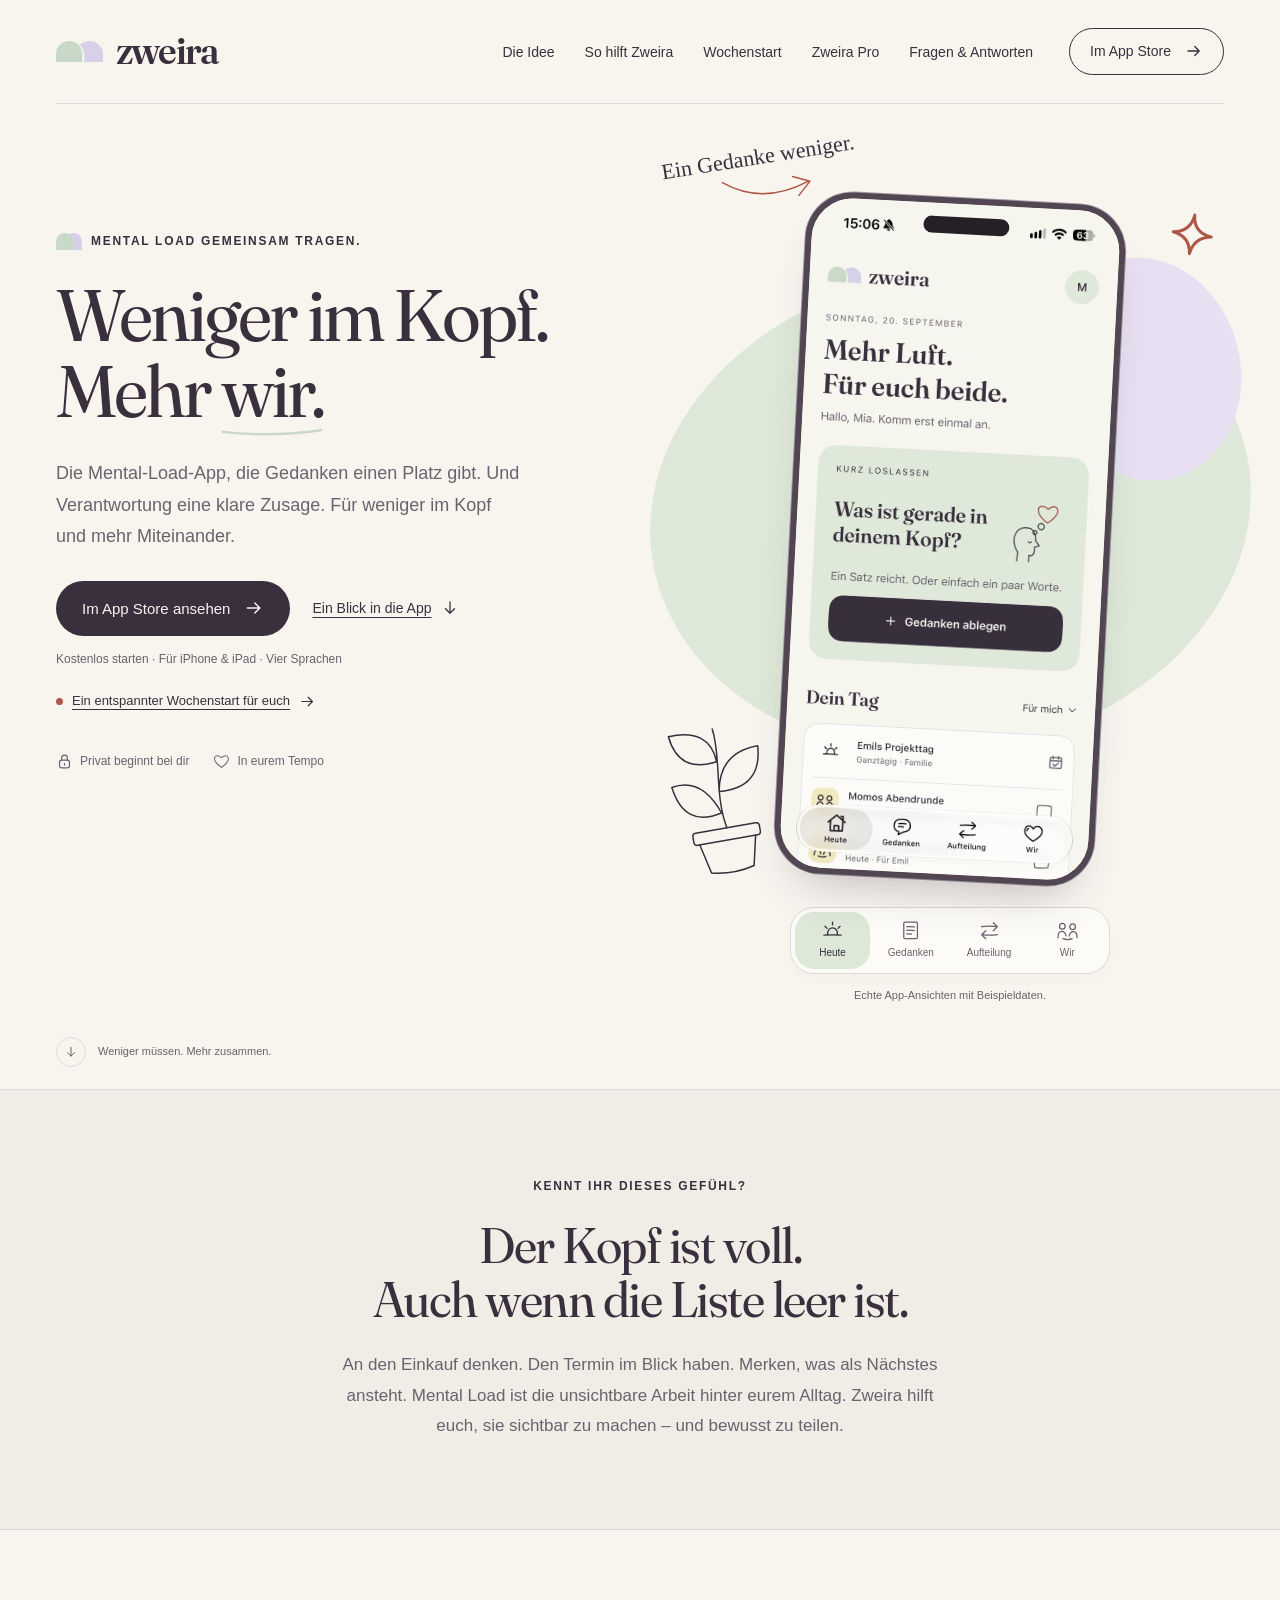
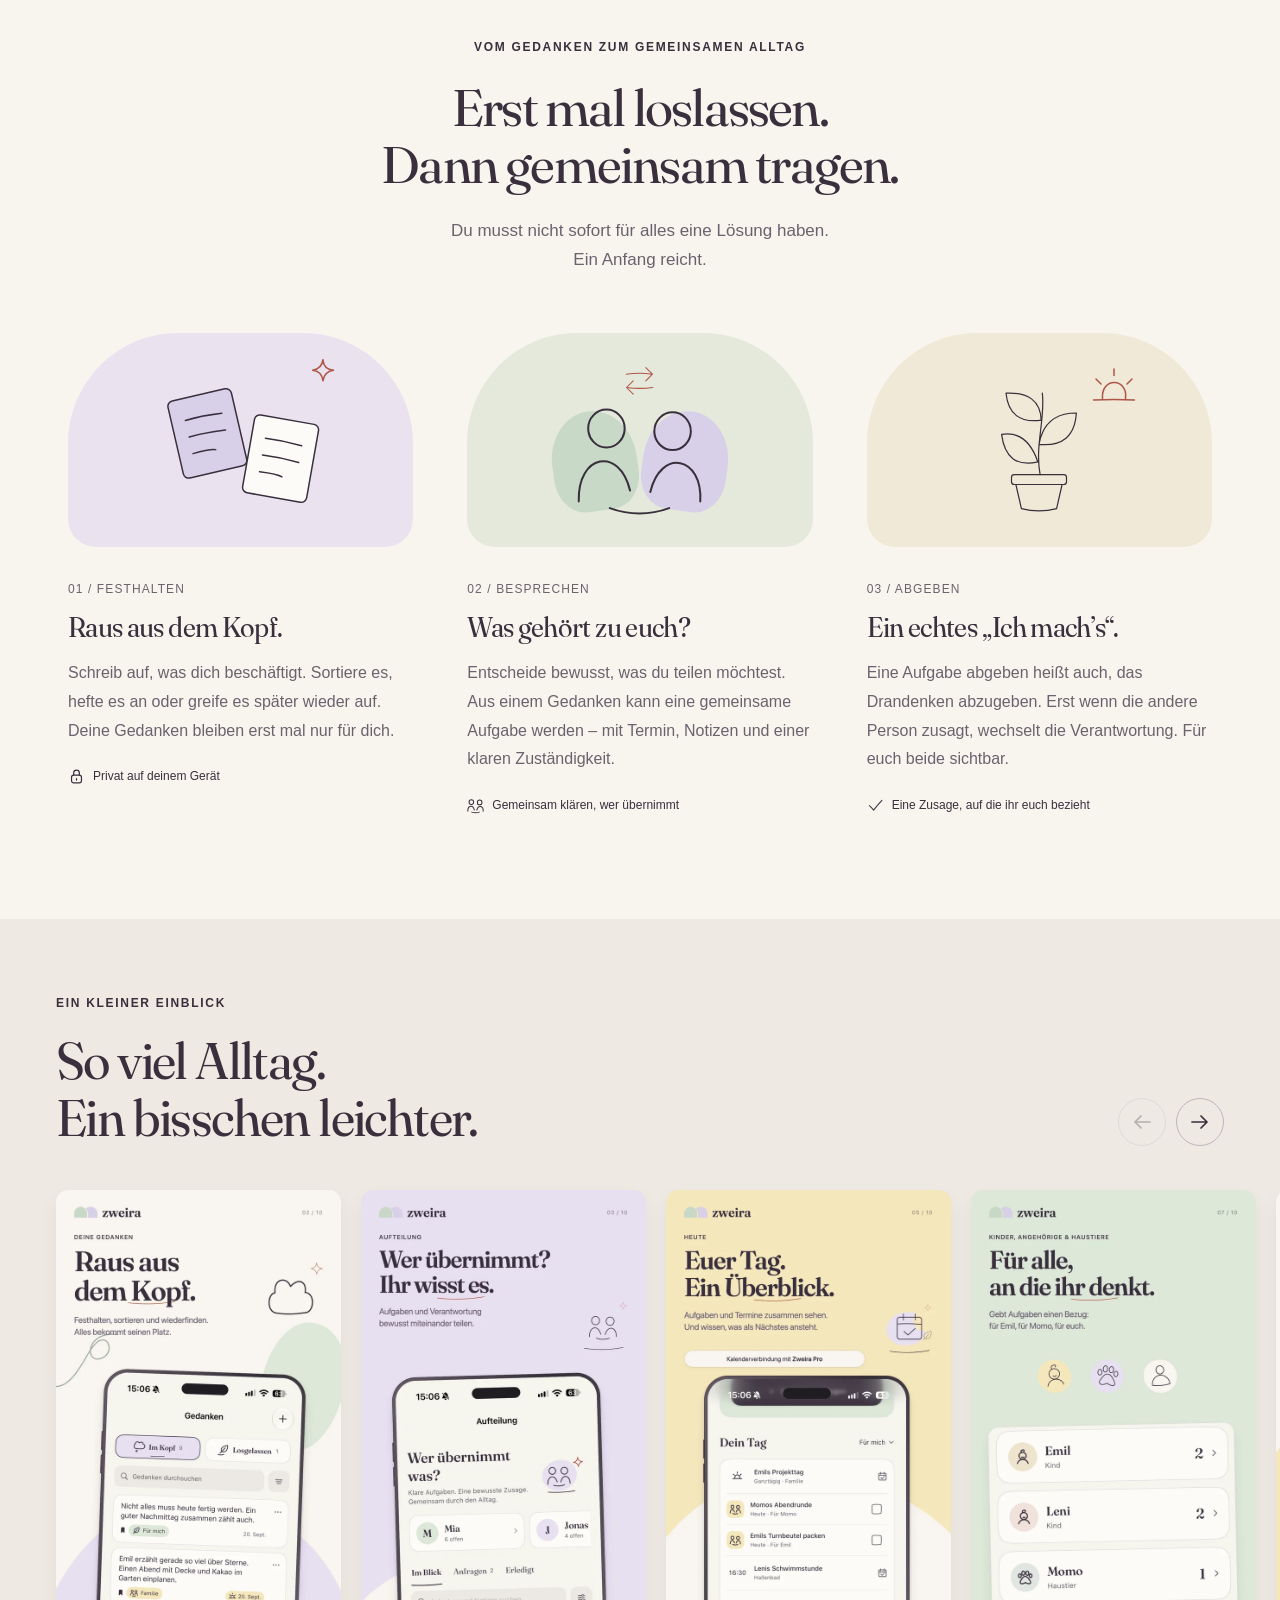
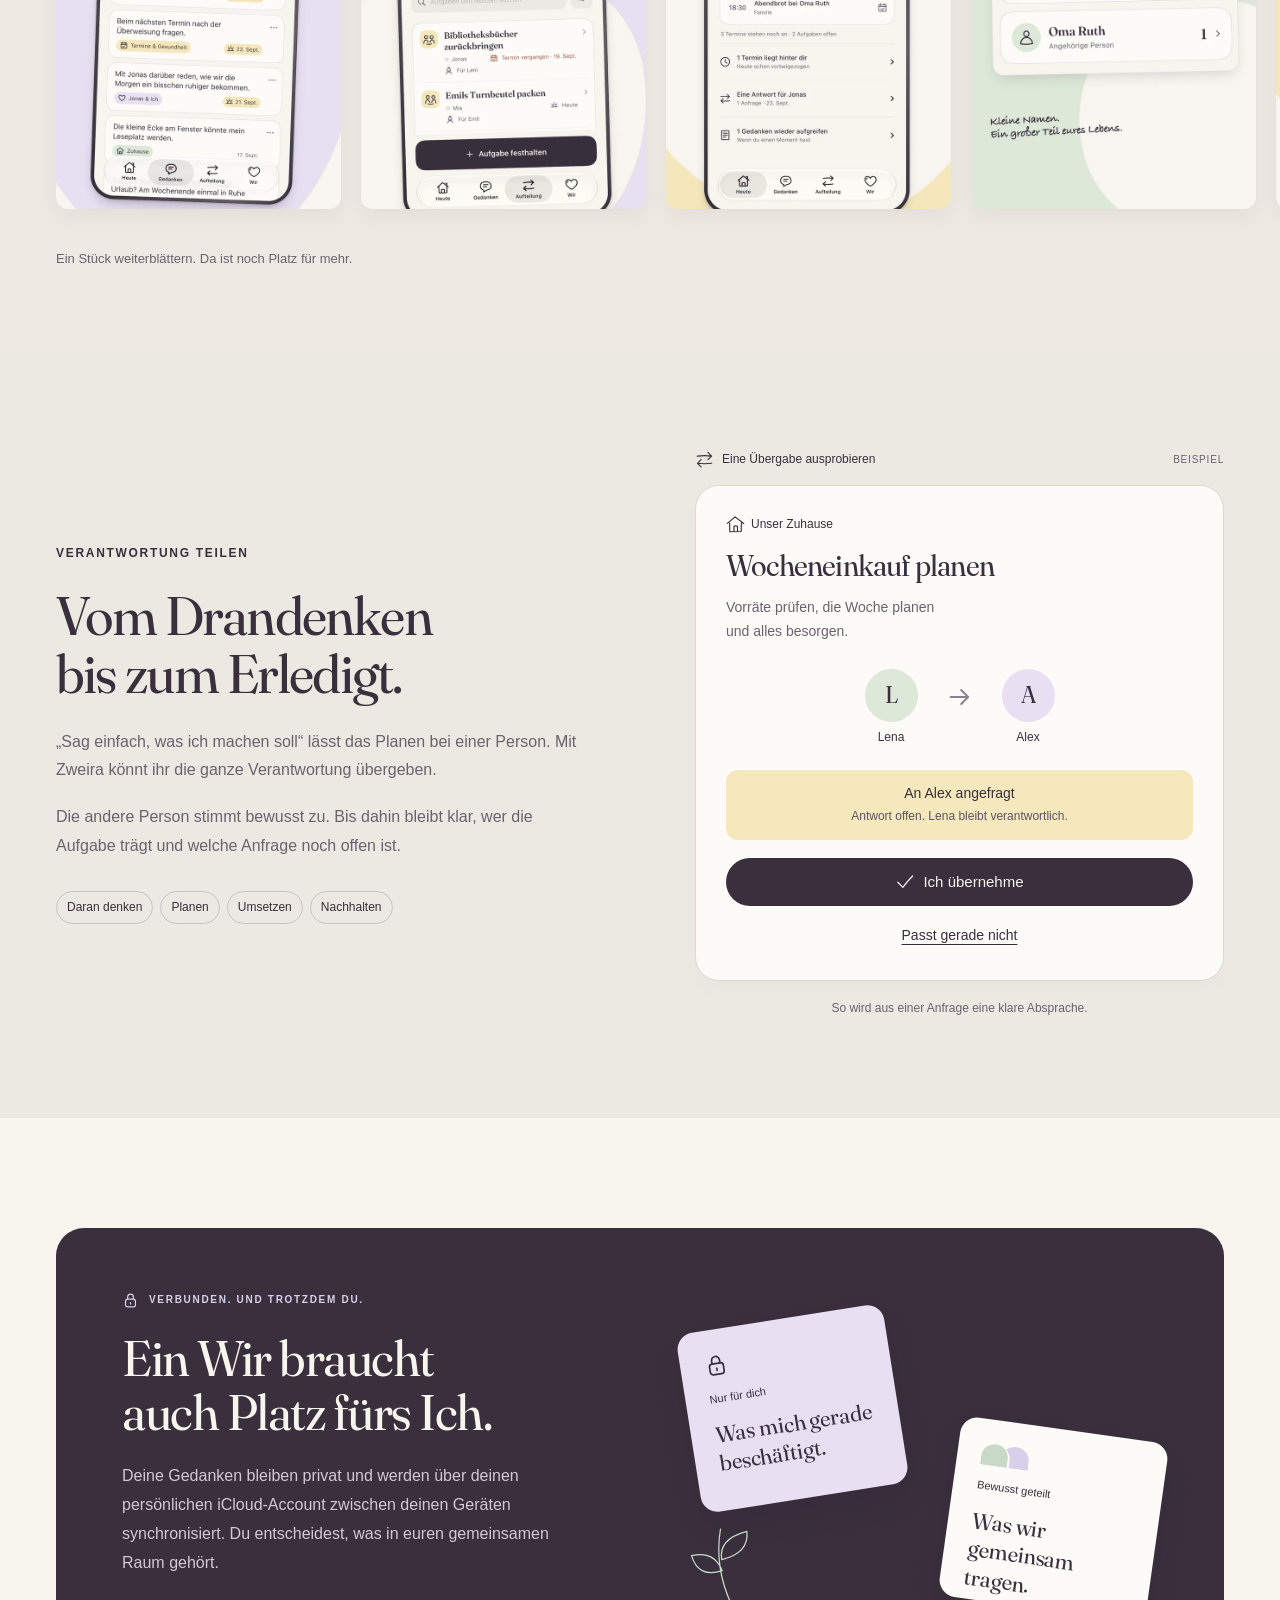
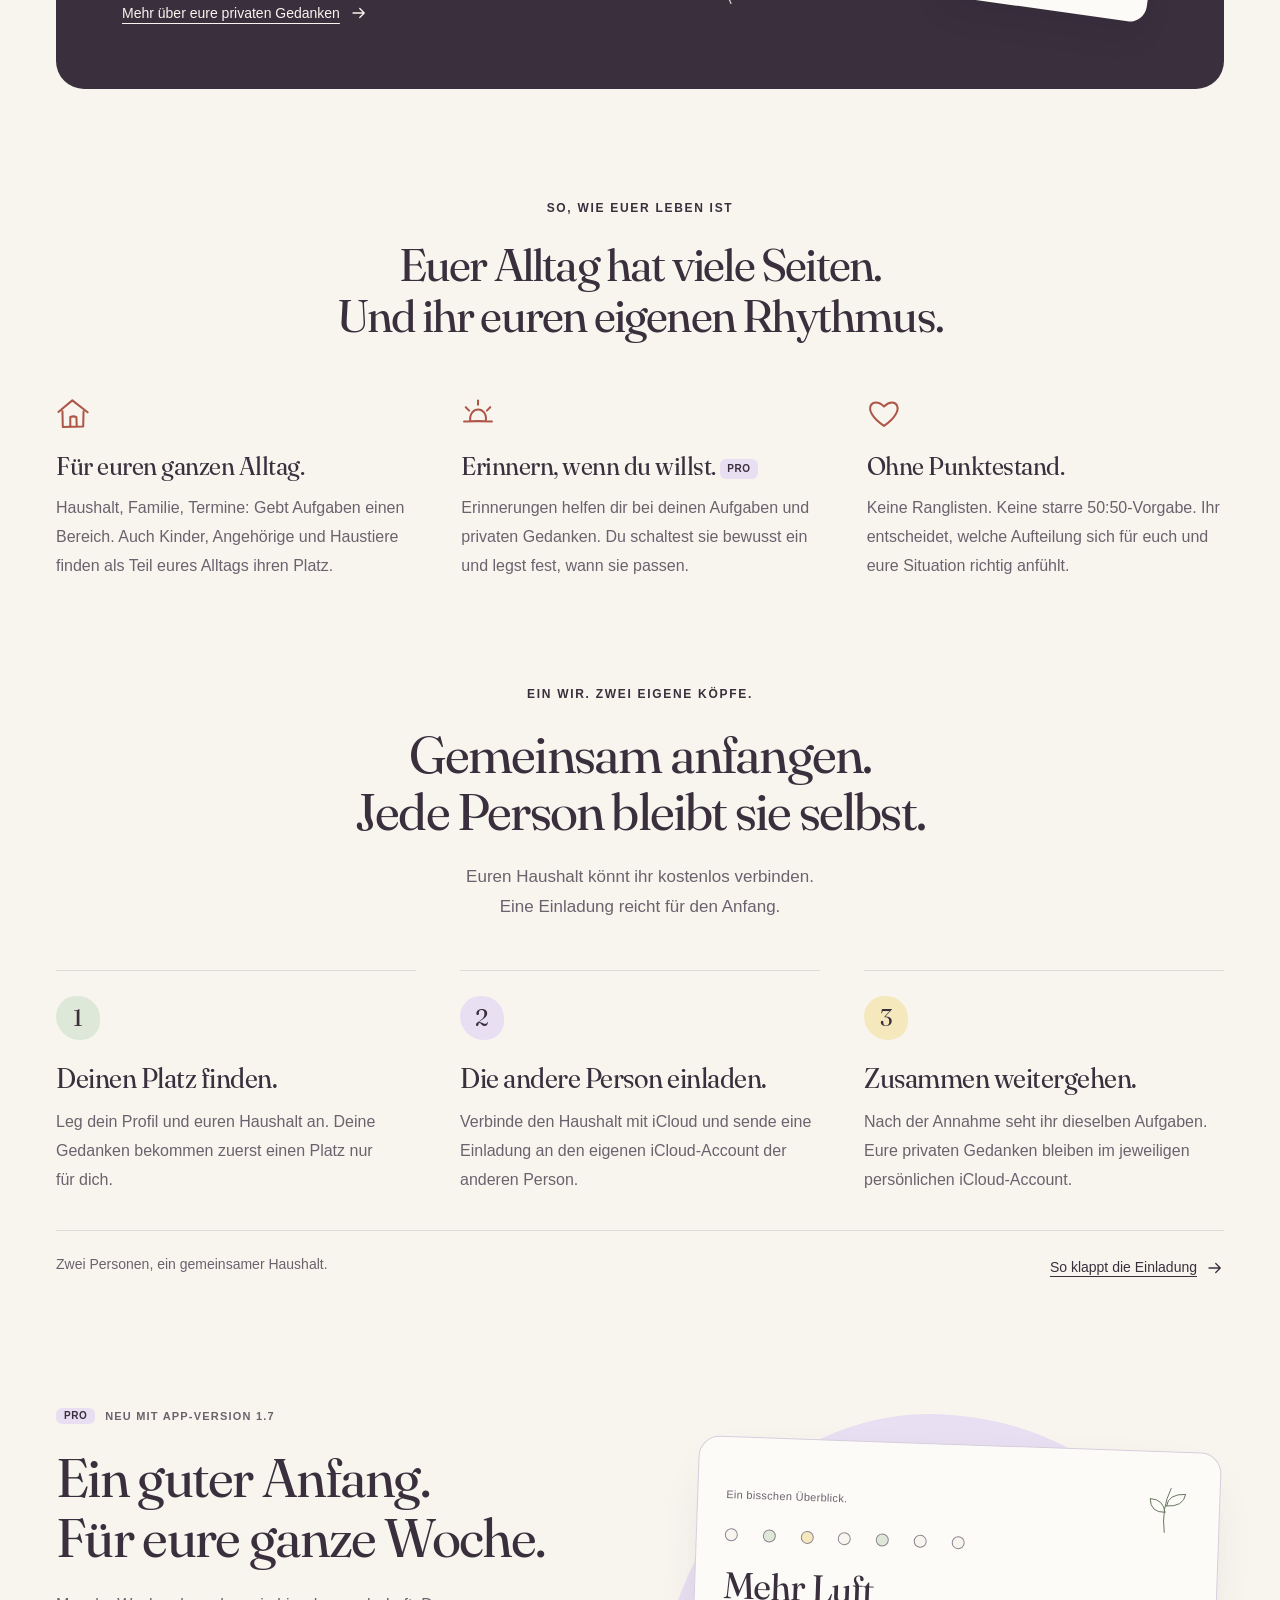
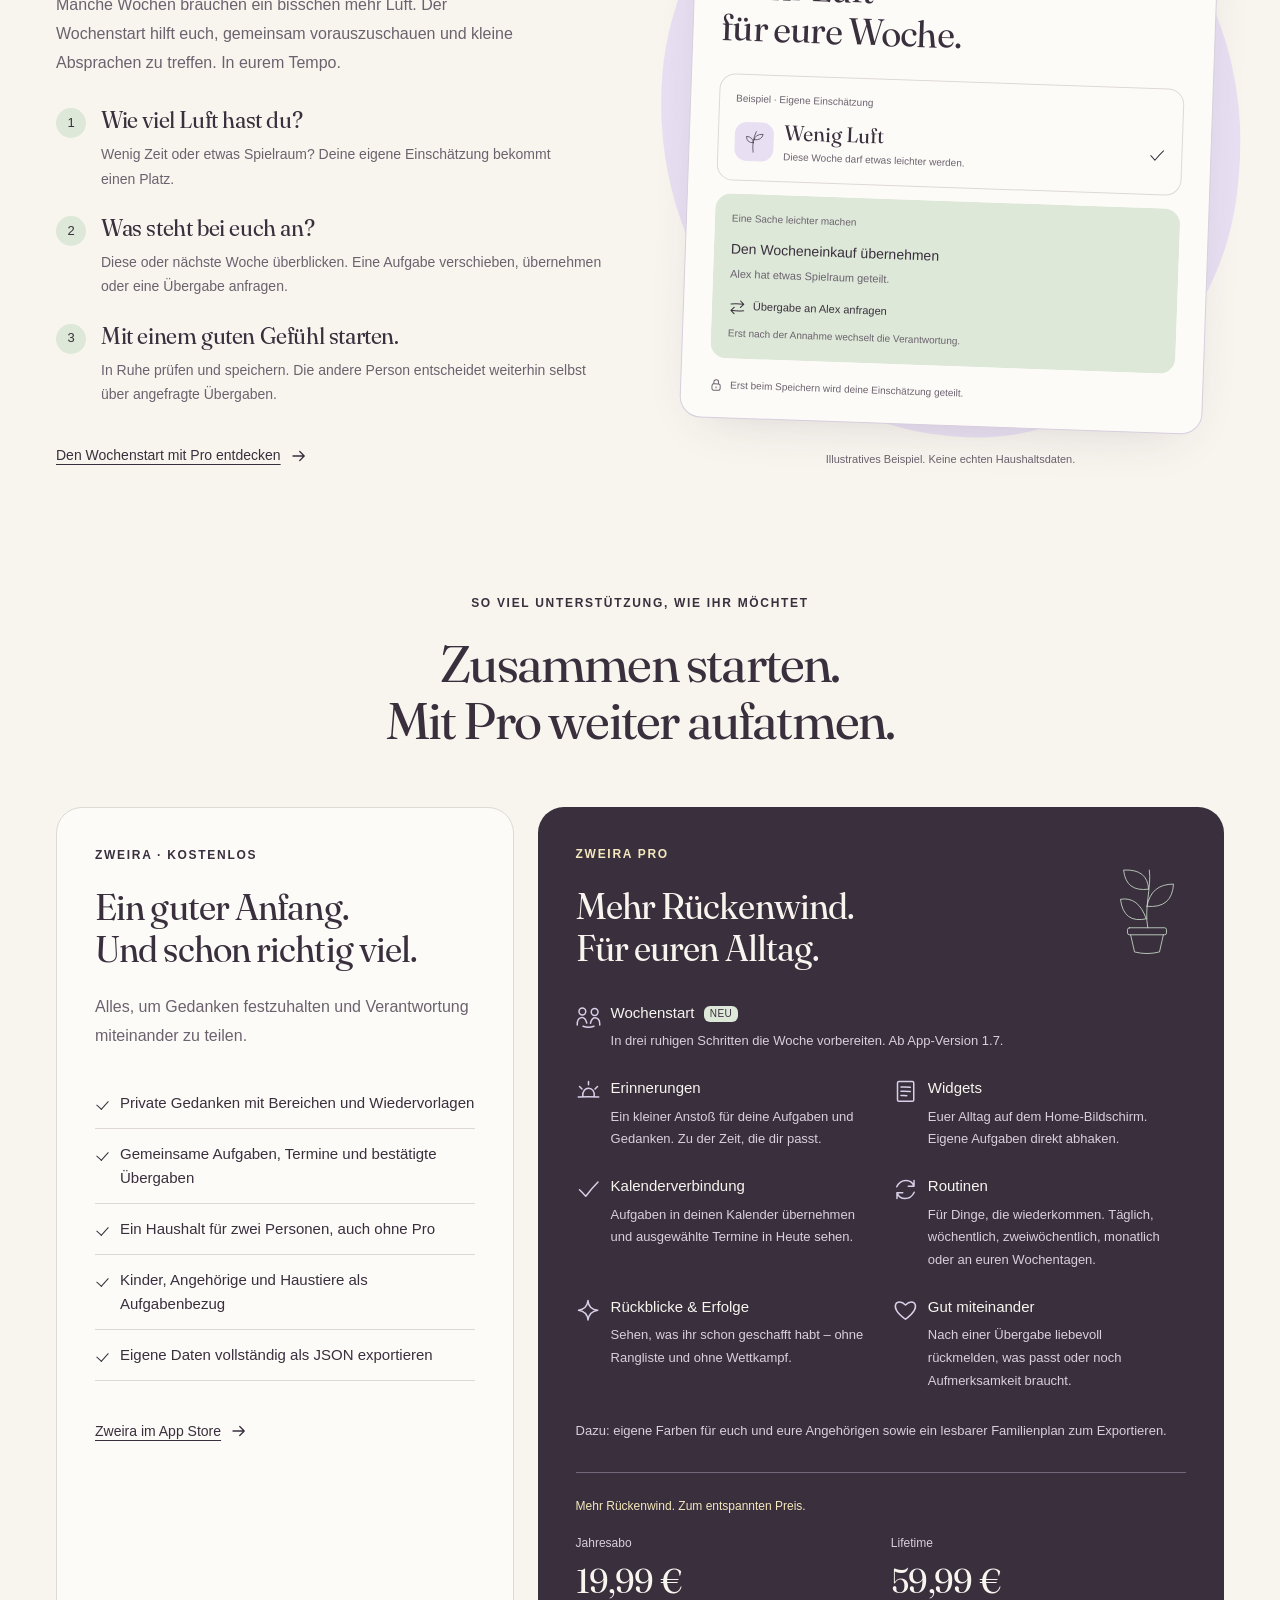
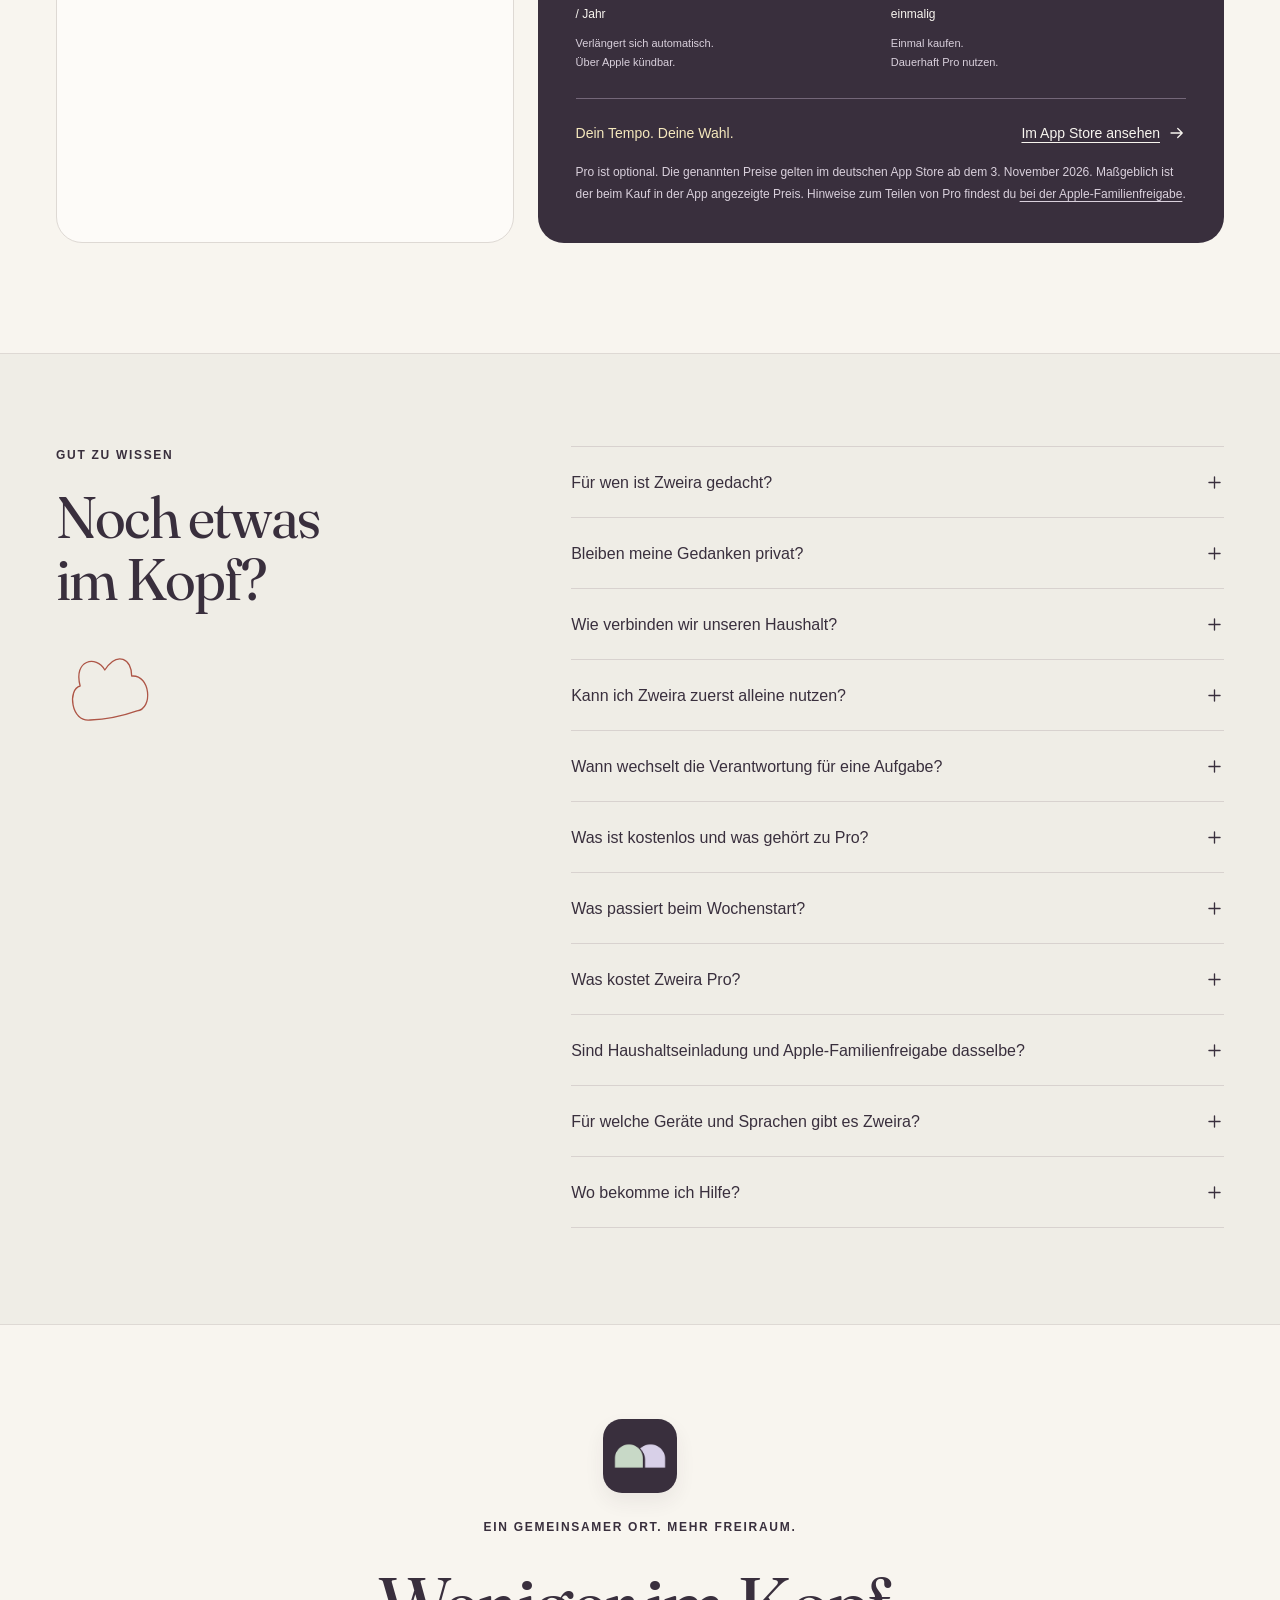
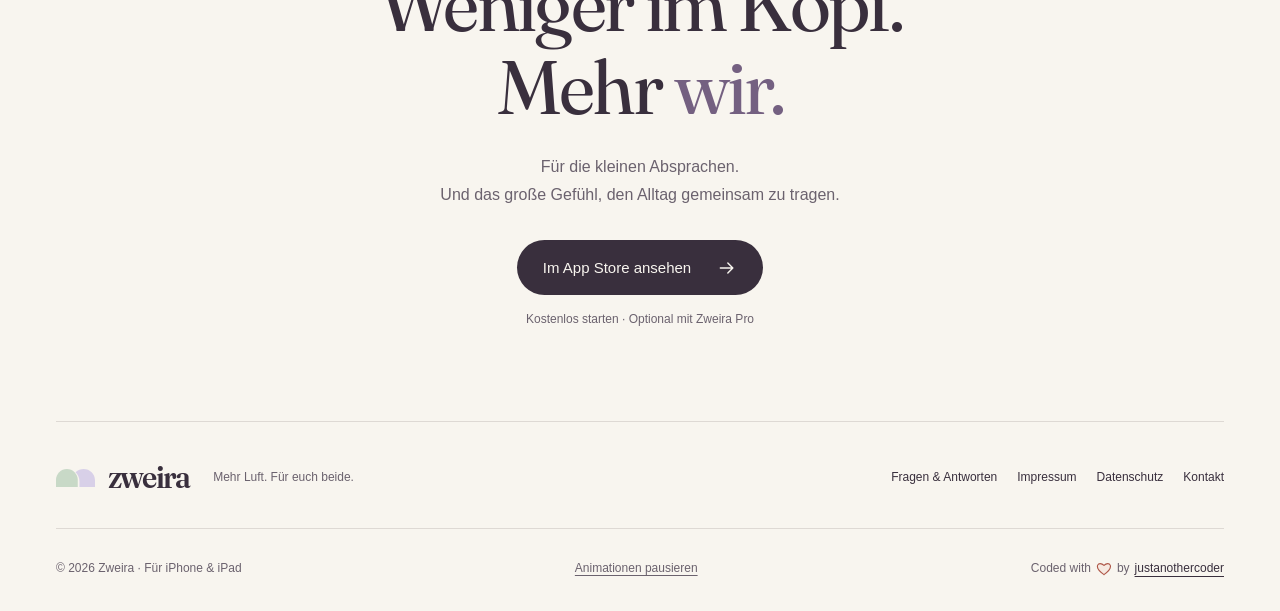
==== commit b56c54f2: "Tie week-start availability copy to app version 1.7" ====
--- a/index.html
+++ b/index.html
@@ -115,7 +115,7 @@
     </section>
     <section class="weekstart-section wrap" id="wochenstart" aria-labelledby="weekstart-title">
       <div class="weekstart-copy reveal">
-        <p class="eyebrow"><span class="inline-pro">Pro</span> Mit dem nächsten App-Update</p>
+        <p class="eyebrow"><span class="inline-pro">Pro</span> Neu mit App-Version 1.7</p>
         <h2 id="weekstart-title">Ein guter Anfang.<br>Für eure ganze Woche.</h2>
         <p>Manche Wochen brauchen ein bisschen mehr Luft. Der Wochenstart hilft euch, gemeinsam vorauszuschauen und kleine Absprachen zu treffen. In eurem Tempo.</p>
         <ol class="weekstart-steps">
@@ -140,7 +140,7 @@
     <section class="plans-section wrap" id="pro" aria-labelledby="plans-title">
       <div class="section-heading"><p class="eyebrow">So viel Unterstützung, wie ihr möchtet</p><h2 id="plans-title">Zusammen starten.<br>Mit Pro weiter aufatmen.</h2></div>
       <div class="plans-grid"><article class="free-plan"><p class="eyebrow">Zweira · Kostenlos</p><h3>Ein guter Anfang.<br>Und schon richtig viel.</h3><p>Alles, um Gedanken festzuhalten und Verantwortung miteinander zu teilen.</p><ul class="included-list"><li>Private Gedanken mit Bereichen und Wiedervorlagen</li><li>Gemeinsame Aufgaben, Termine und bestätigte Übergaben</li><li>Ein Haushalt für zwei Personen, auch ohne Pro</li><li>Kinder, Angehörige und Haustiere als Aufgabenbezug</li><li>Eigene Daten vollständig als JSON exportieren</li></ul><a class="text-button" href="https://apps.apple.com/de/app/zweira-share-the-mental-load/id6814119210">Zweira im App Store <svg class="icon" aria-hidden="true"><use href="#i-arrow"/></svg></a></article>
-      <article class="pro-plan"><div class="pro-plan-heading"><div><p class="eyebrow">Zweira Pro</p><h3>Mehr Rückenwind.<br>Für euren Alltag.</h3></div><svg class="pro-plant gentle-float" aria-hidden="true"><use href="#art-plant"/></svg></div><ul class="pro-features"><li class="weekstart-pro-benefit"><svg class="icon" aria-hidden="true"><use href="#i-family"/></svg><div><h3>Wochenstart <span class="inline-pro">Neu</span></h3><p>In drei ruhigen Schritten die Woche vorbereiten. Mit dem nächsten App-Update.</p></div></li><li><svg class="icon" aria-hidden="true"><use href="#i-sun"/></svg><div><h3>Erinnerungen</h3><p>Ein kleiner Anstoß für deine Aufgaben und Gedanken. Zu der Zeit, die dir passt.</p></div></li><li><svg class="icon" aria-hidden="true"><use href="#i-note"/></svg><div><h3>Widgets</h3><p>Euer Alltag auf dem Home-Bildschirm. Eigene Aufgaben direkt abhaken.</p></div></li><li><svg class="icon" aria-hidden="true"><use href="#i-check"/></svg><div><h3>Kalenderverbindung</h3><p>Aufgaben in deinen Kalender übernehmen und ausgewählte Termine in Heute sehen.</p></div></li><li><svg class="icon" aria-hidden="true"><use href="#i-cycle"/></svg><div><h3>Routinen</h3><p>Für Dinge, die wiederkommen. Täglich, wöchentlich, zweiwöchentlich, monatlich oder an euren Wochentagen.</p></div></li><li><svg class="icon" aria-hidden="true"><use href="#i-spark"/></svg><div><h3>Rückblicke & Erfolge</h3><p>Sehen, was ihr schon geschafft habt – ohne Rangliste und ohne Wettkampf.</p></div></li><li><svg class="icon" aria-hidden="true"><use href="#i-heart"/></svg><div><h3>Gut miteinander</h3><p>Nach einer Übergabe liebevoll rückmelden, was passt oder noch Aufmerksamkeit braucht.</p></div></li></ul><p class="pro-extra">Dazu: eigene Farben für euch und eure Angehörigen sowie ein lesbarer Familienplan zum Exportieren.</p><div class="pro-pricing" aria-label="Pro-Preise im deutschen App Store"><p class="price-schedule" data-price-scheduled>Neue Pro-Preise ab <time datetime="2026-11-03">3. November 2026</time></p><p class="price-schedule" data-price-active hidden>Mehr Rückenwind. Zum entspannten Preis.</p><div class="price-options"><div><span>Jahresabo</span><strong>19,99 €<small> / Jahr</small></strong><p>Verlängert sich automatisch.<br>Über Apple kündbar.</p></div><div><span>Lifetime</span><strong>59,99 €<small> einmalig</small></strong><p>Einmal kaufen.<br>Dauerhaft Pro nutzen.</p></div></div></div><div class="pro-purchase"><span>Dein Tempo. Deine Wahl.</span><a href="https://apps.apple.com/de/app/zweira-share-the-mental-load/id6814119210">Im App Store ansehen <svg class="icon" aria-hidden="true"><use href="#i-arrow"/></svg></a></div><p class="plan-note">Pro ist optional. Die genannten Preise gelten im deutschen App Store ab dem 3. November 2026. Maßgeblich ist der beim Kauf in der App angezeigte Preis. Hinweise zum Teilen von Pro findest du <a href="#frage-familysharing">bei der Apple-Familienfreigabe</a>.</p></article></div>
+      <article class="pro-plan"><div class="pro-plan-heading"><div><p class="eyebrow">Zweira Pro</p><h3>Mehr Rückenwind.<br>Für euren Alltag.</h3></div><svg class="pro-plant gentle-float" aria-hidden="true"><use href="#art-plant"/></svg></div><ul class="pro-features"><li class="weekstart-pro-benefit"><svg class="icon" aria-hidden="true"><use href="#i-family"/></svg><div><h3>Wochenstart <span class="inline-pro">Neu</span></h3><p>In drei ruhigen Schritten die Woche vorbereiten. Ab App-Version 1.7.</p></div></li><li><svg class="icon" aria-hidden="true"><use href="#i-sun"/></svg><div><h3>Erinnerungen</h3><p>Ein kleiner Anstoß für deine Aufgaben und Gedanken. Zu der Zeit, die dir passt.</p></div></li><li><svg class="icon" aria-hidden="true"><use href="#i-note"/></svg><div><h3>Widgets</h3><p>Euer Alltag auf dem Home-Bildschirm. Eigene Aufgaben direkt abhaken.</p></div></li><li><svg class="icon" aria-hidden="true"><use href="#i-check"/></svg><div><h3>Kalenderverbindung</h3><p>Aufgaben in deinen Kalender übernehmen und ausgewählte Termine in Heute sehen.</p></div></li><li><svg class="icon" aria-hidden="true"><use href="#i-cycle"/></svg><div><h3>Routinen</h3><p>Für Dinge, die wiederkommen. Täglich, wöchentlich, zweiwöchentlich, monatlich oder an euren Wochentagen.</p></div></li><li><svg class="icon" aria-hidden="true"><use href="#i-spark"/></svg><div><h3>Rückblicke & Erfolge</h3><p>Sehen, was ihr schon geschafft habt – ohne Rangliste und ohne Wettkampf.</p></div></li><li><svg class="icon" aria-hidden="true"><use href="#i-heart"/></svg><div><h3>Gut miteinander</h3><p>Nach einer Übergabe liebevoll rückmelden, was passt oder noch Aufmerksamkeit braucht.</p></div></li></ul><p class="pro-extra">Dazu: eigene Farben für euch und eure Angehörigen sowie ein lesbarer Familienplan zum Exportieren.</p><div class="pro-pricing" aria-label="Pro-Preise im deutschen App Store"><p class="price-schedule" data-price-scheduled>Neue Pro-Preise ab <time datetime="2026-11-03">3. November 2026</time></p><p class="price-schedule" data-price-active hidden>Mehr Rückenwind. Zum entspannten Preis.</p><div class="price-options"><div><span>Jahresabo</span><strong>19,99 €<small> / Jahr</small></strong><p>Verlängert sich automatisch.<br>Über Apple kündbar.</p></div><div><span>Lifetime</span><strong>59,99 €<small> einmalig</small></strong><p>Einmal kaufen.<br>Dauerhaft Pro nutzen.</p></div></div></div><div class="pro-purchase"><span>Dein Tempo. Deine Wahl.</span><a href="https://apps.apple.com/de/app/zweira-share-the-mental-load/id6814119210">Im App Store ansehen <svg class="icon" aria-hidden="true"><use href="#i-arrow"/></svg></a></div><p class="plan-note">Pro ist optional. Die genannten Preise gelten im deutschen App Store ab dem 3. November 2026. Maßgeblich ist der beim Kauf in der App angezeigte Preis. Hinweise zum Teilen von Pro findest du <a href="#frage-familysharing">bei der Apple-Familienfreigabe</a>.</p></article></div>
     </section>
     <section class="faq-section" id="fragen" aria-labelledby="faq-title"><div class="wrap faq-grid"><div class="faq-intro reveal"><p class="eyebrow">Gut zu wissen</p><h2 id="faq-title">Noch etwas<br>im Kopf?</h2><svg class="faq-cloud icon gentle-float" aria-hidden="true"><use href="#art-cloud"/></svg></div><div class="faq-list reveal">
       <details><summary>Für wen ist Zweira gedacht?<svg class="icon" aria-hidden="true"><use href="#i-plus"/></svg></summary><p>Für Paare und zwei Menschen, die einen Haushalt teilen und den Mental Load bewusster aufteilen möchten – mit oder ohne Kinder. Kinder, Angehörige und Haustiere können als Aufgabenbezug angelegt werden. Sie bekommen dadurch keinen eigenen App-Zugang.</p></details>
@@ -148,8 +148,8 @@
       <details id="frage-einladung"><summary>Wie verbinden wir unseren Haushalt?<svg class="icon" aria-hidden="true"><use href="#i-plus"/></svg></summary><p>Eine Person legt euren Haushalt an, verbindet ihn mit iCloud und verschickt eine Einladung an den iCloud-Account der anderen Person. Diese installiert Zweira, legt ihr eigenes Profil an und nimmt die Einladung an. Beide benötigen iCloud und eine Internetverbindung. Pro oder eine gemeinsame Apple-Familie sind dafür nicht erforderlich. Die eingeladene Person sollte zunächst keinen eigenen Haushalt anlegen. Ein bereits bestehender eigener Haushalt muss vor dem Beitritt exportiert und aufgelöst beziehungsweise verlassen werden; er wird nicht automatisch mit eurem gemeinsamen Haushalt zusammengeführt.</p></details>
       <details><summary>Kann ich Zweira zuerst alleine nutzen?<svg class="icon" aria-hidden="true"><use href="#i-plus"/></svg></summary><p>Ja. Gedanken und ein lokaler Familienplan funktionieren ohne Zweira-Konto und ohne Verbindung zu einer zweiten Person. Du kannst den gemeinsamen Raum später über iCloud verbinden.</p></details>
       <details><summary>Wann wechselt die Verantwortung für eine Aufgabe?<svg class="icon" aria-hidden="true"><use href="#i-plus"/></svg></summary><p>Erst wenn die andere Person die Übergabe annimmt. Bis dahin bleibt sichtbar, wer verantwortlich ist und welche Anfrage noch offen ist. Eine Anfrage lässt sich auch ablehnen oder zurückziehen.</p></details>
-      <details id="frage-pro"><summary>Was ist kostenlos und was gehört zu Pro?<svg class="icon" aria-hidden="true"><use href="#i-plus"/></svg></summary><p>Gedanken, normale Aufgaben, Termine, der gemeinsame Haushalt, Einladungen und der vollständige Datenexport als JSON sind kostenlos. Pro ergänzt den Wochenstart mit dem nächsten App-Update, Erinnerungen, Widgets, Kalenderverbindung, neue Routinen, Rückblicke und Erfolge, liebevolle Rückmeldungen zu abgeschlossenen Übergaben, eigene Farben und einen lesbaren Planexport. Es gibt ein Jahresabo und einen Lifetime-Kauf. Ein Ende von Pro löscht keine Gedanken oder Aufgaben.</p></details>
-      <details id="frage-wochenstart"><summary>Was passiert beim Wochenstart?<svg class="icon" aria-hidden="true"><use href="#i-plus"/></svg></summary><p>Mit dem nächsten App-Update ergänzt Pro einen kurzen Ablauf für diese oder nächste Woche: Du schätzt deine eigene Kapazität ein, schaust auf anstehende Aufgaben und prüfst deine Änderungen vor dem Speichern. Vorschläge bleiben freiwillig. Eine angefragte Übergabe wird erst durch die andere Person bestätigt. Private Kalenderdaten und Gedanken bleiben außen vor. Bei Routinen siehst du den nächsten bereits gespeicherten Termin. Für einen gemeinsamen Wochenstart benötigen beide Personen die aktualisierte App.</p></details>
+      <details id="frage-pro"><summary>Was ist kostenlos und was gehört zu Pro?<svg class="icon" aria-hidden="true"><use href="#i-plus"/></svg></summary><p>Gedanken, normale Aufgaben, Termine, der gemeinsame Haushalt, Einladungen und der vollständige Datenexport als JSON sind kostenlos. Pro ergänzt den Wochenstart ab App-Version 1.7, Erinnerungen, Widgets, Kalenderverbindung, neue Routinen, Rückblicke und Erfolge, liebevolle Rückmeldungen zu abgeschlossenen Übergaben, eigene Farben und einen lesbaren Planexport. Es gibt ein Jahresabo und einen Lifetime-Kauf. Ein Ende von Pro löscht keine Gedanken oder Aufgaben.</p></details>
+      <details id="frage-wochenstart"><summary>Was passiert beim Wochenstart?<svg class="icon" aria-hidden="true"><use href="#i-plus"/></svg></summary><p>Mit App-Version 1.7 ergänzt Pro einen kurzen Ablauf für diese oder nächste Woche: Du schätzt deine eigene Kapazität ein, schaust auf anstehende Aufgaben und prüfst deine Änderungen vor dem Speichern. Vorschläge bleiben freiwillig. Eine angefragte Übergabe wird erst durch die andere Person bestätigt. Private Kalenderdaten und Gedanken bleiben außen vor. Bei Routinen siehst du den nächsten bereits gespeicherten Termin. Für einen gemeinsamen Wochenstart benötigen beide Personen die aktualisierte App.</p></details>
       <details id="frage-preise"><summary>Was kostet Zweira Pro?<svg class="icon" aria-hidden="true"><use href="#i-plus"/></svg></summary><p>Ab dem 3. November 2026 kostet Pro im deutschen App Store 19,99 € pro Jahr oder einmalig 59,99 € als Lifetime-Kauf. Das Jahresabo verlängert sich automatisch und lässt sich über Apple kündigen. Die beiden Angebote sind Alternativen. Maßgeblich ist der Preis, der dir vor dem Kauf in der App angezeigt wird.</p></details>
       <details id="frage-familysharing"><summary>Sind Haushaltseinladung und Apple-Familienfreigabe dasselbe?<svg class="icon" aria-hidden="true"><use href="#i-plus"/></svg></summary><p>Nein. Die Einladung verbindet eure Haushaltsdaten und funktioniert unabhängig von Pro. Apples Familienfreigabe kann dagegen den Pro-Kauf mit Mitgliedern deiner Apple-Familie teilen, wenn das gewählte Produkt und eure Apple-Einstellungen die Freigabe erlauben. Sie verbindet keinen Haushalt und gibt keine privaten Gedanken frei. Beide Personen behalten ihren eigenen Apple Account.</p></details>
       <details><summary>Für welche Geräte und Sprachen gibt es Zweira?<svg class="icon" aria-hidden="true"><use href="#i-plus"/></svg></summary><p>Zweira gibt es für iPhone und iPad ab iOS beziehungsweise iPadOS 17. Auf dem iPad gibt es eine eigene Oberfläche mit Seitenleiste sowie Hoch- und Querformat. Die App spricht Deutsch, Englisch, Französisch und Spanisch. Du kannst die Sprache in der App ändern. <a href="https://apps.apple.com/de/app/zweira-share-the-mental-load/id6814119210">Zum deutschen App-Store-Eintrag</a>.</p></details>
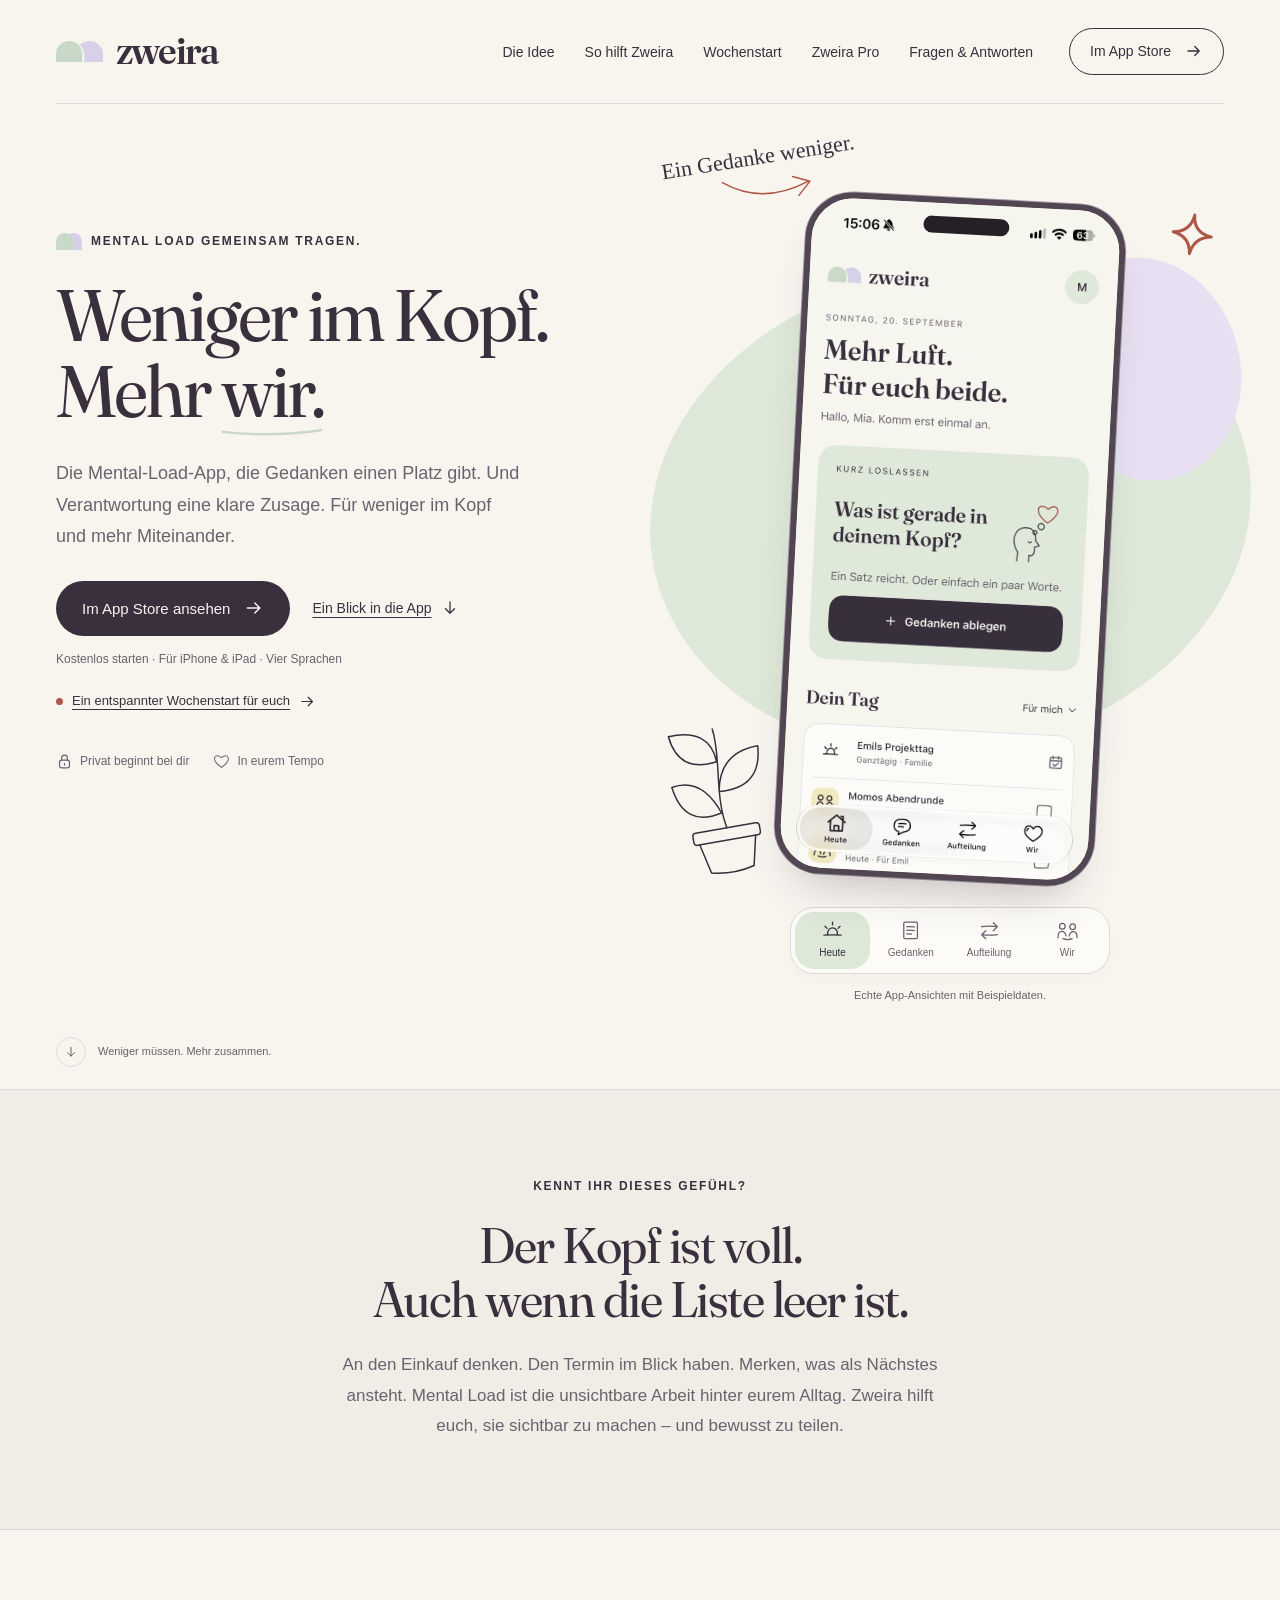
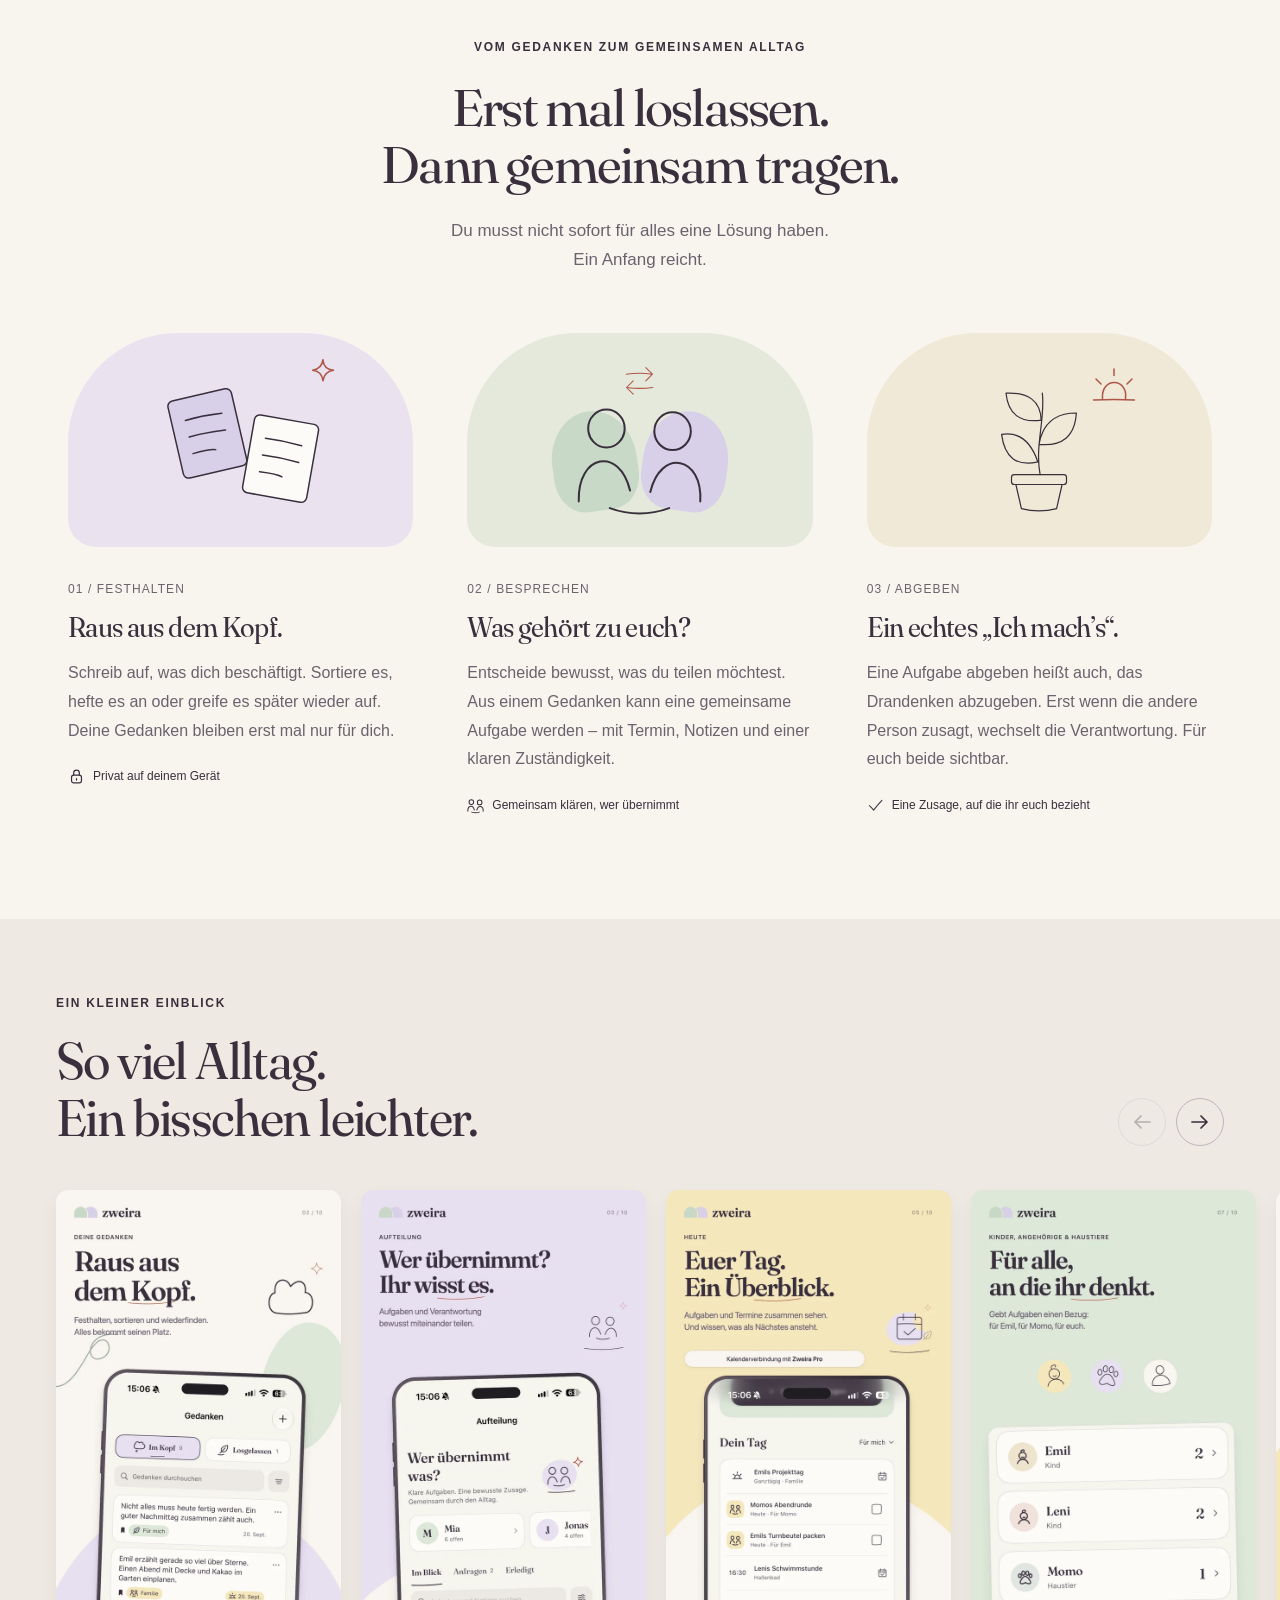
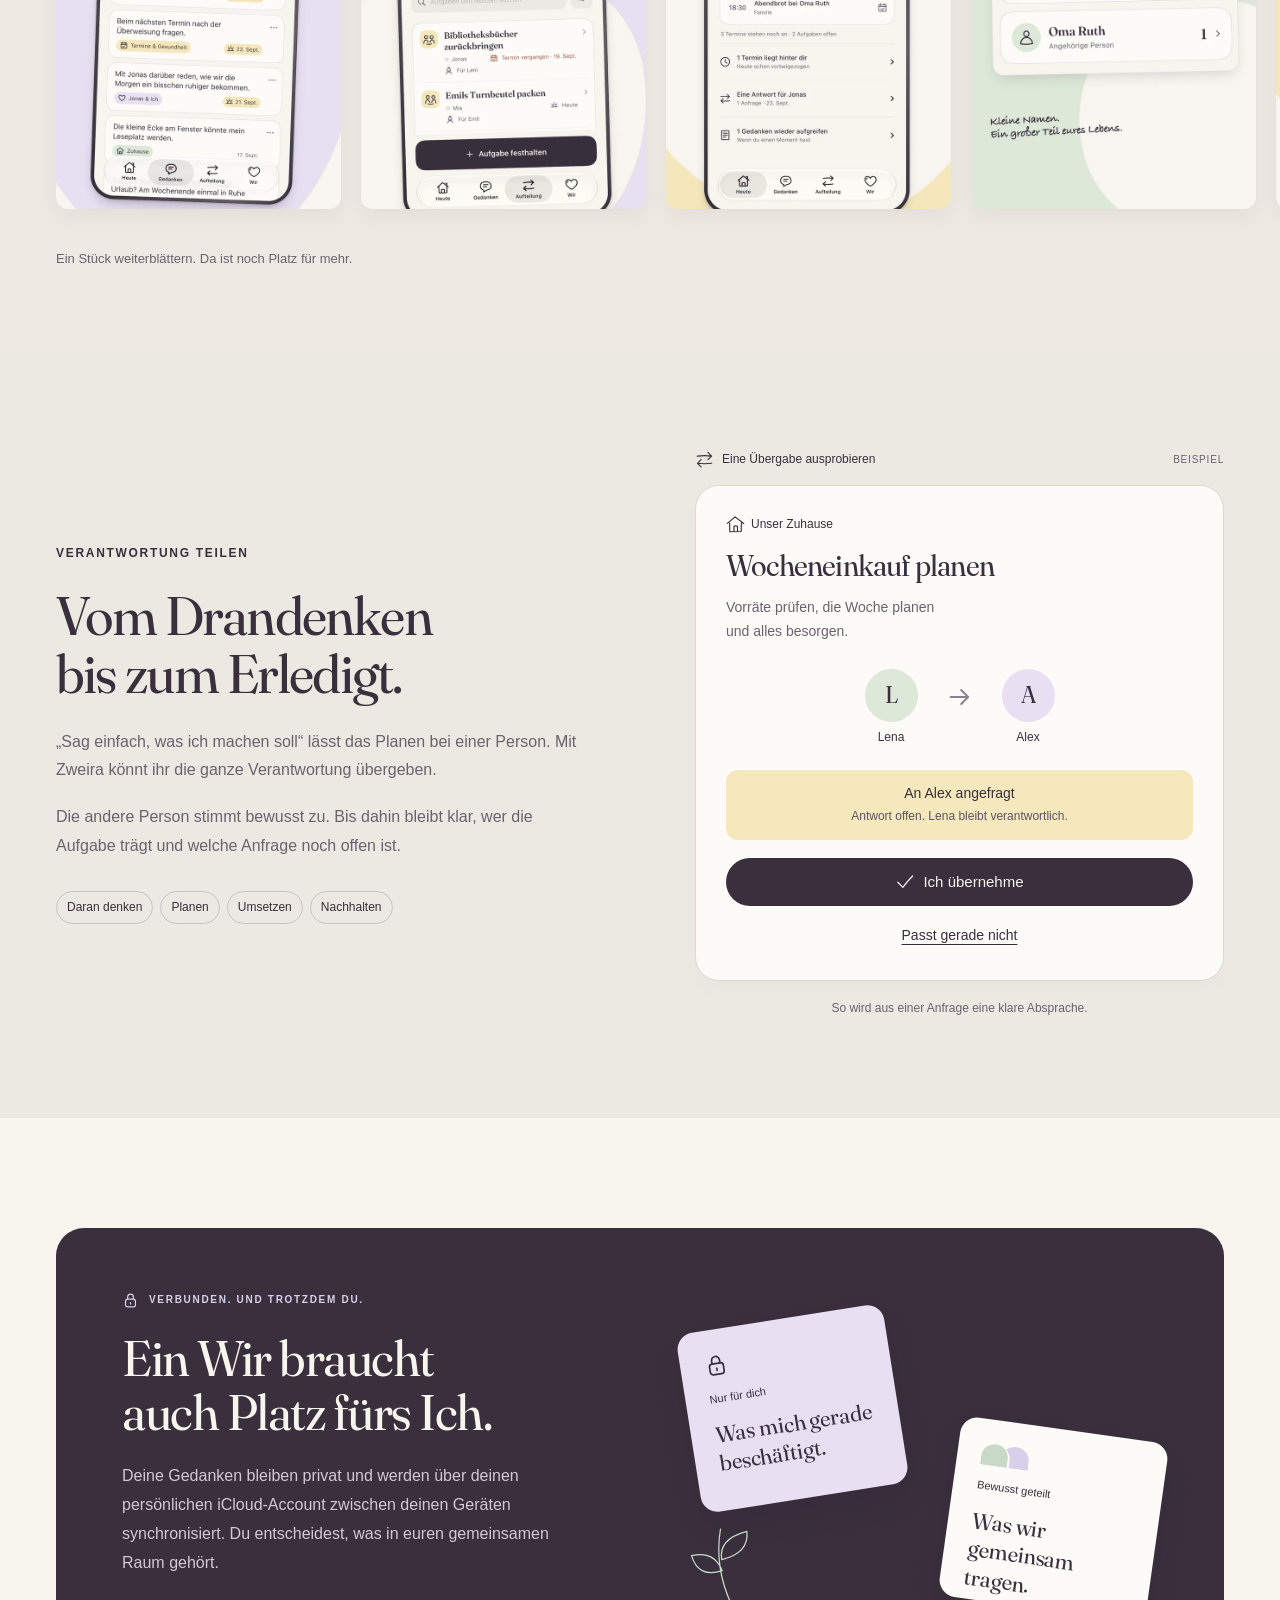
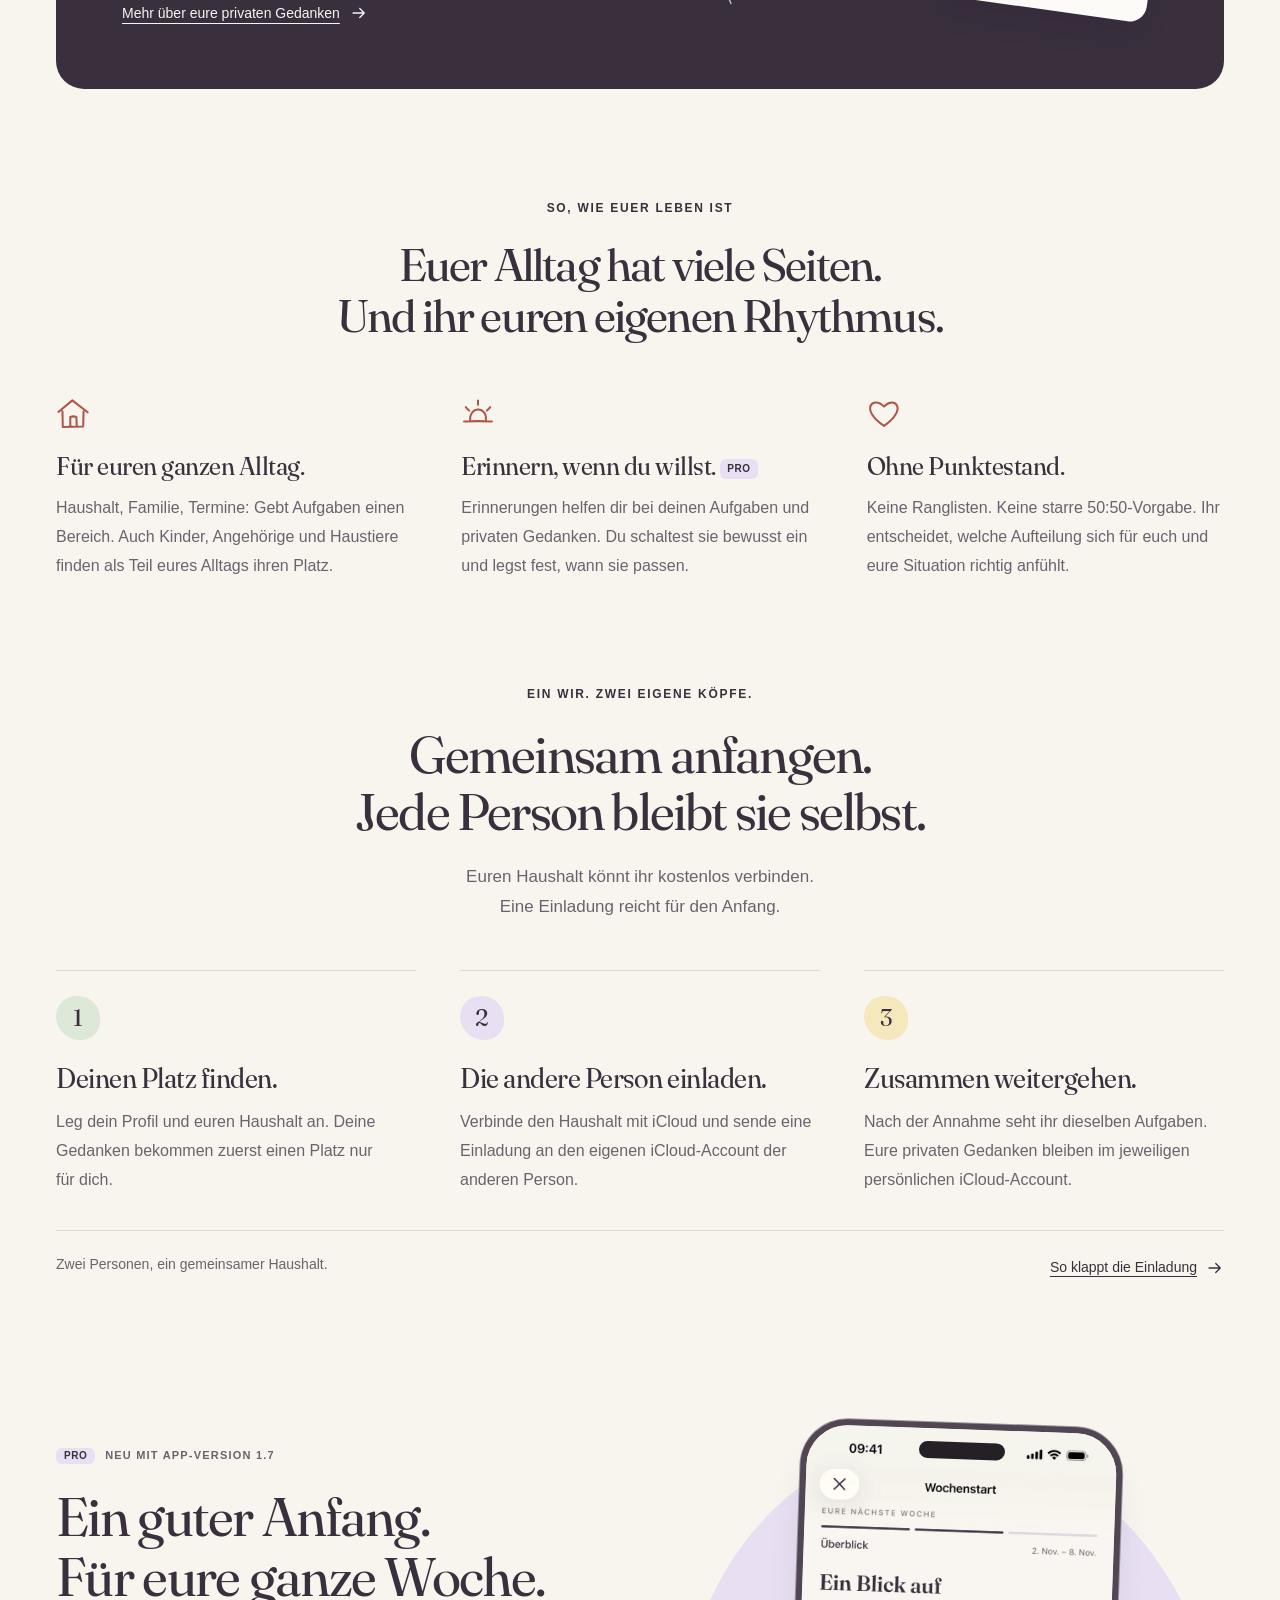
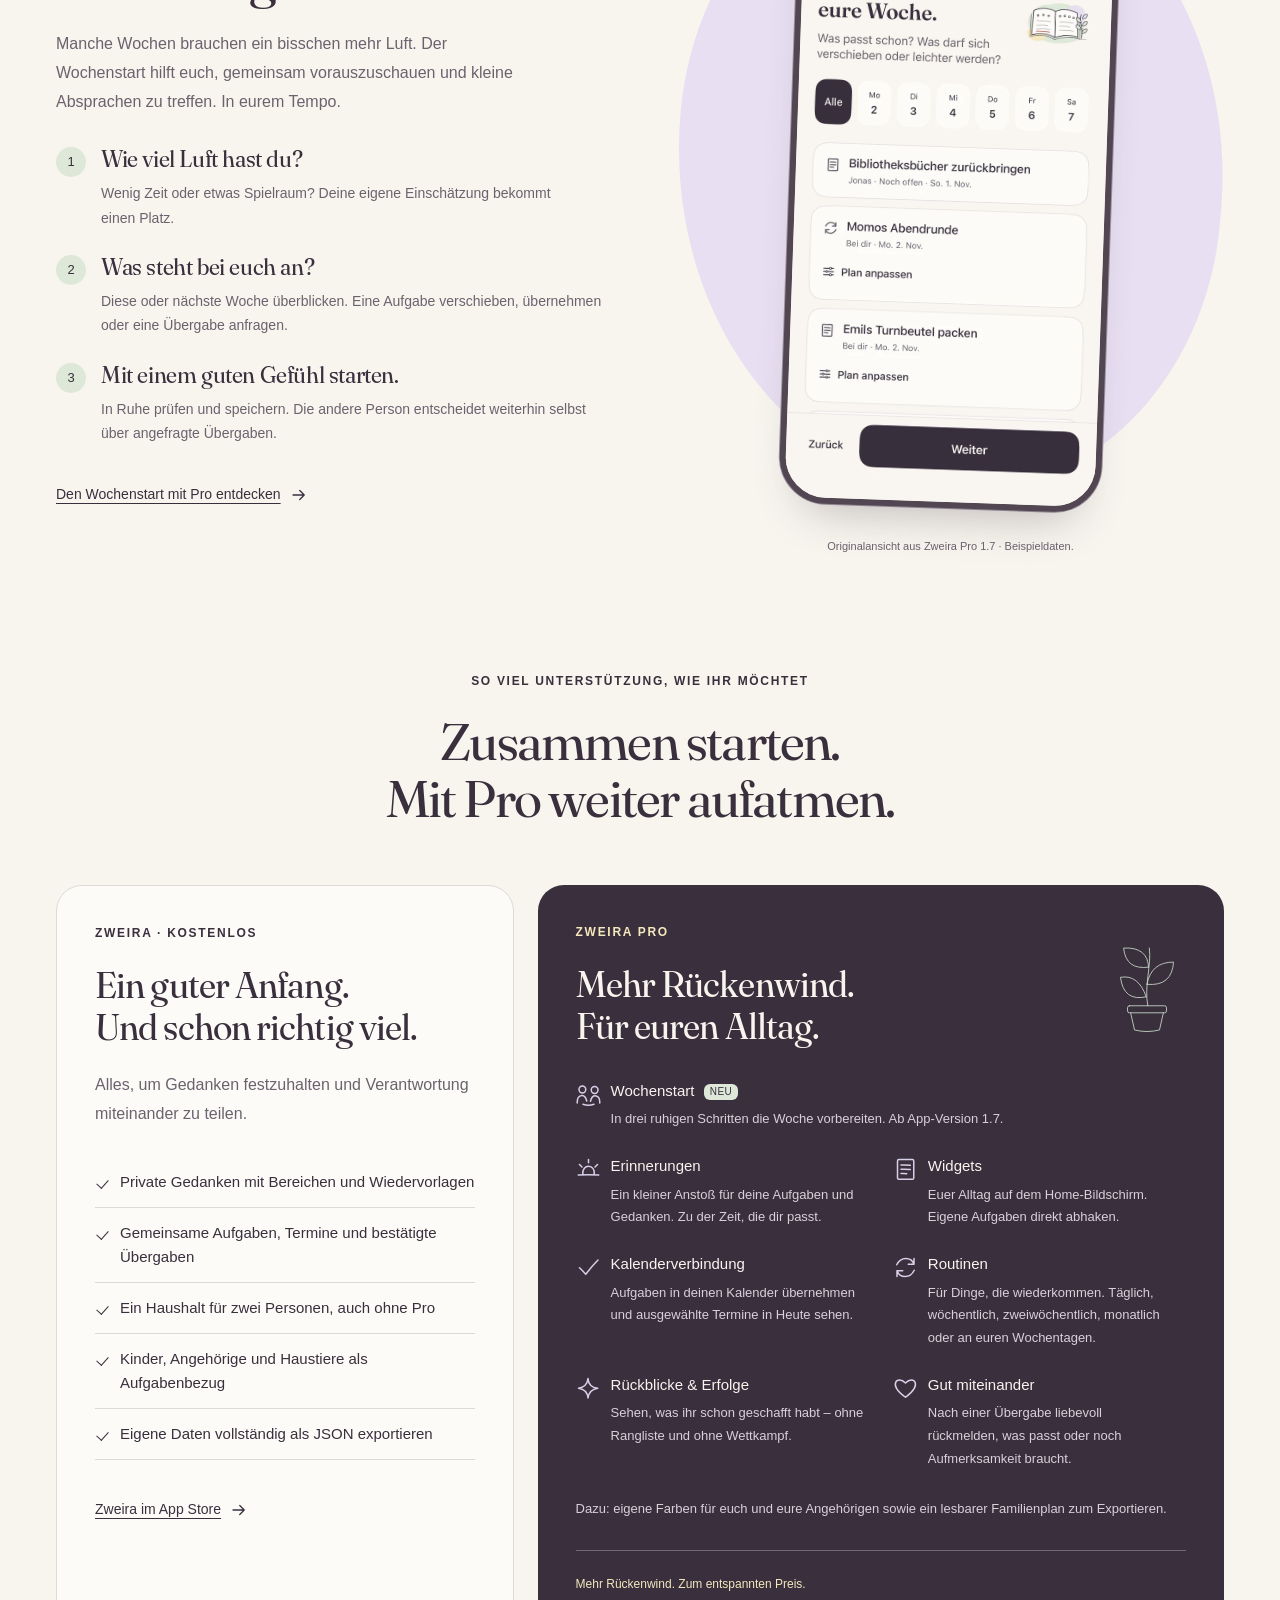
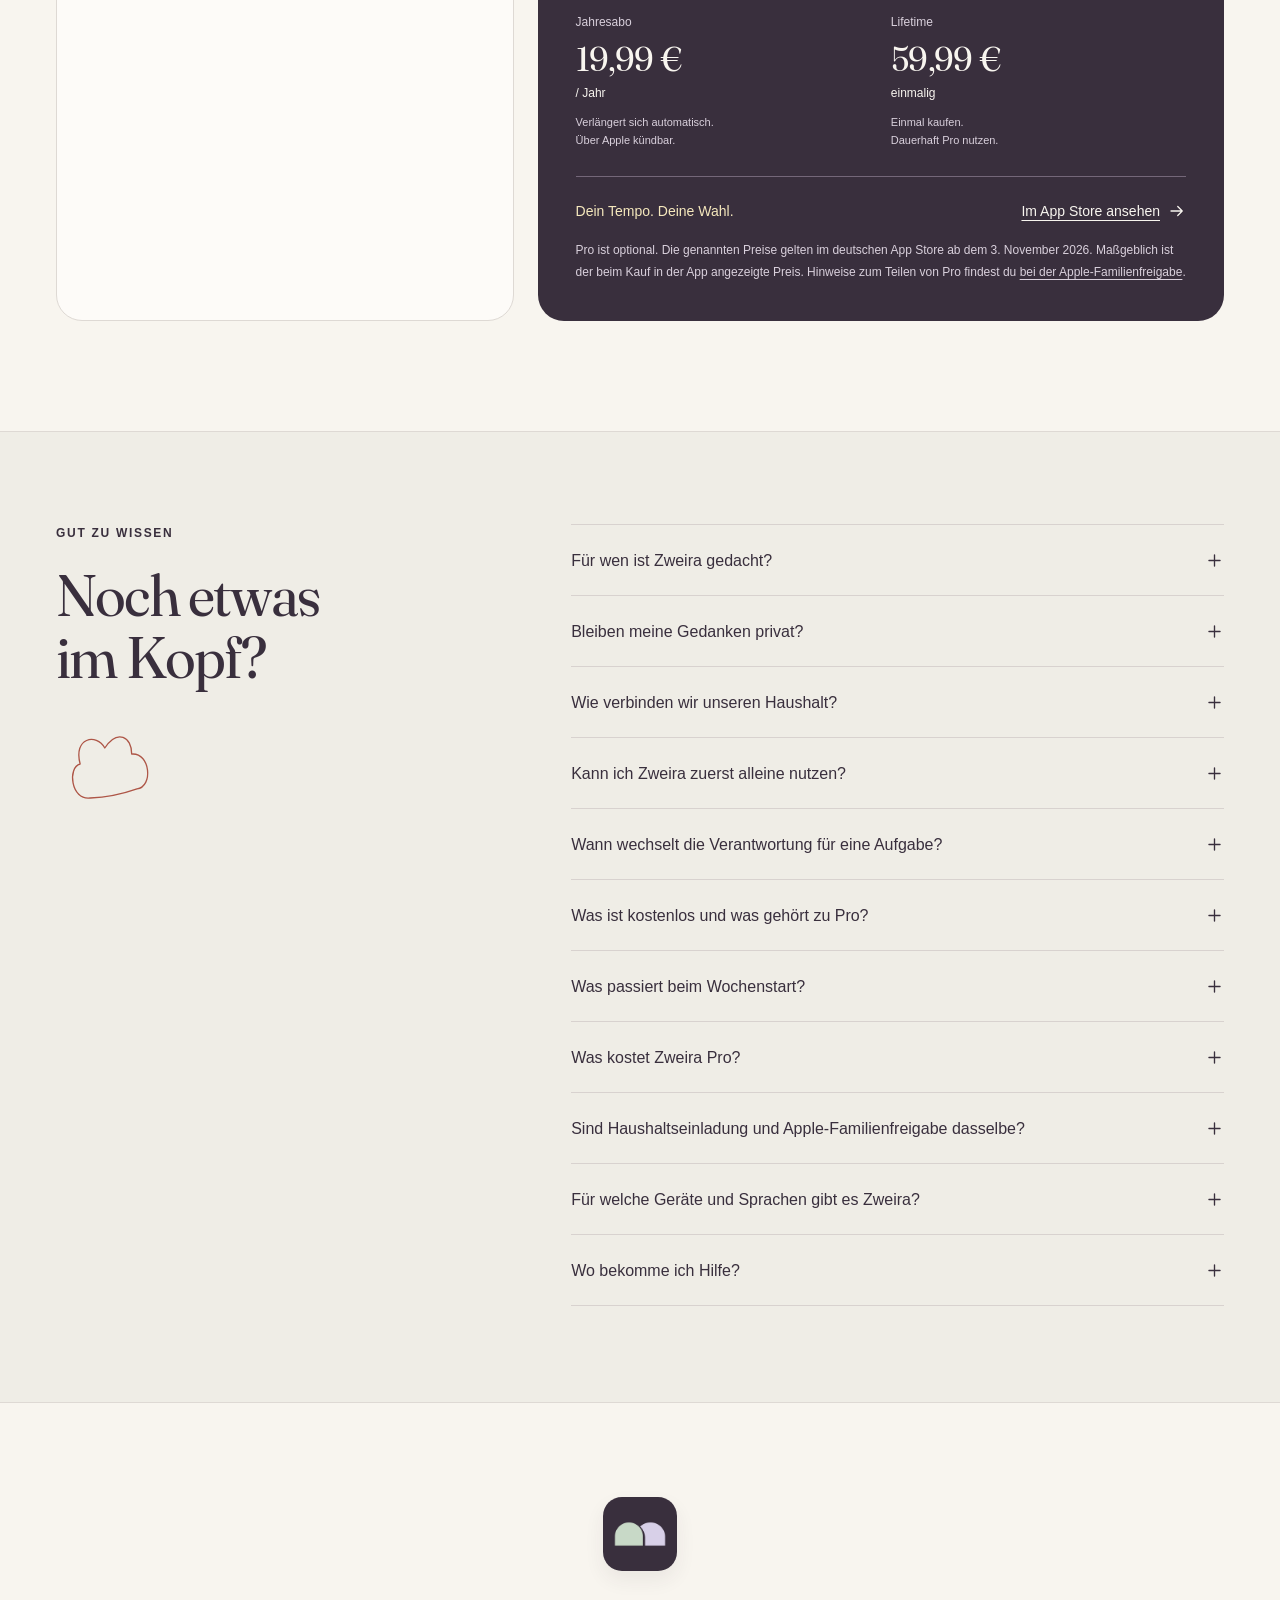
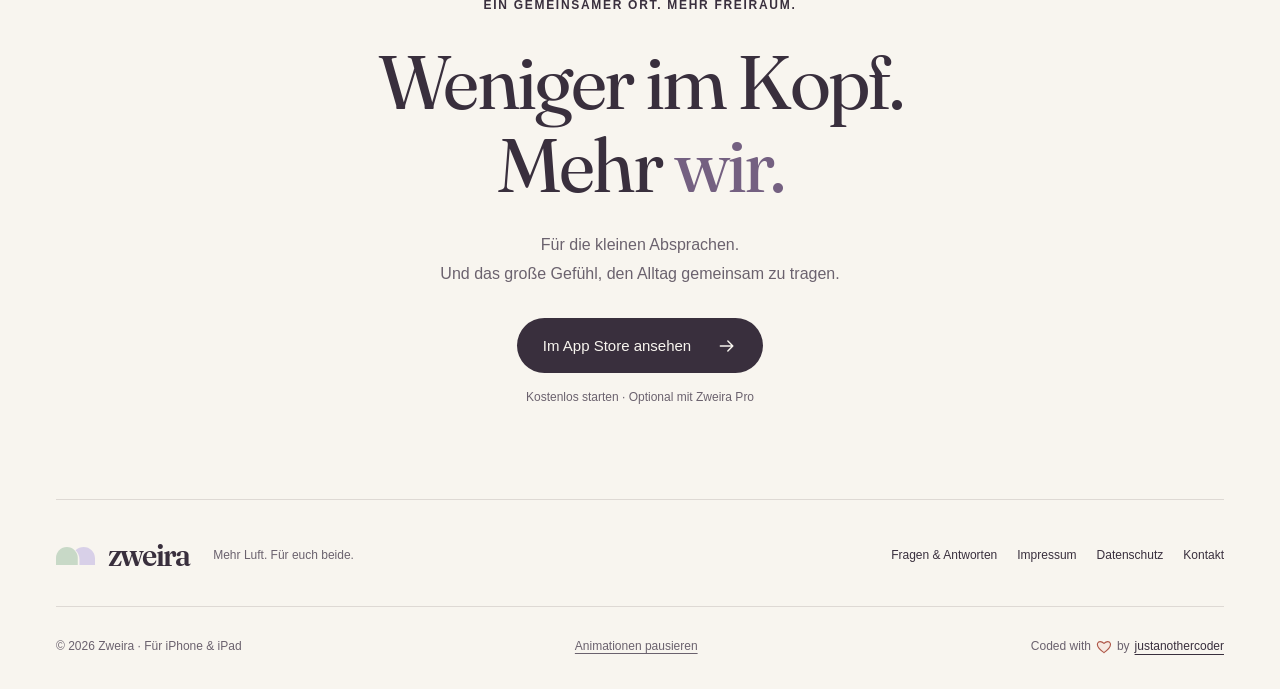
==== commit b9f87908: "Show the native Pro week-start preview" ====
--- a/index.html
+++ b/index.html
@@ -23,7 +23,7 @@
   <link rel="icon" href="assets/favicon.png" type="image/png">
   <link rel="apple-touch-icon" href="assets/apple-touch-icon.png">
   <link rel="preload" href="assets/Fraunces72pt-Regular.ttf" as="font" type="font/ttf" crossorigin>
-  <link rel="stylesheet" href="styles.css?v=20261102-weekstart">
+  <link rel="stylesheet" href="styles.css?v=20261102-native-weekstart">
   <script src="app.js?v=20261102-weekstart" defer></script>
 </head>
 <body>
@@ -125,17 +125,10 @@
         </ol>
         <a class="text-button" href="#pro">Den Wochenstart mit Pro entdecken <svg class="icon" aria-hidden="true"><use href="#i-arrow"/></svg></a>
       </div>
-      <div class="weekstart-preview reveal">
-        <div class="week-notebook">
-          <div class="week-notebook-top"><span>Ein bisschen Überblick.</span><svg class="week-sprig icon gentle-float" aria-hidden="true"><use href="#art-sprig"/></svg></div>
-          <div class="week-dots" aria-hidden="true"><span></span><span></span><span></span><span></span><span></span><span></span><span></span></div>
-          <h3>Mehr Luft<br>für eure Woche.</h3>
-          <div class="week-example"><span class="week-example-label">Beispiel · Eigene Einschätzung</span><div class="week-capacity"><svg class="icon" aria-hidden="true"><use href="#art-sprig"/></svg><div><strong>Wenig Luft</strong><span>Diese Woche darf etwas leichter werden.</span></div><svg class="icon" aria-hidden="true"><use href="#i-check"/></svg></div></div>
-          <div class="week-example week-example-task"><span class="week-example-label">Eine Sache leichter machen</span><h4>Den Wocheneinkauf übernehmen</h4><p>Alex hat etwas Spielraum geteilt.</p><span class="week-request"><svg class="icon" aria-hidden="true"><use href="#i-handoff"/></svg> Übergabe an Alex anfragen</span><small>Erst nach der Annahme wechselt die Verantwortung.</small></div>
-          <p class="week-notebook-note"><svg class="icon" aria-hidden="true"><use href="#i-lock"/></svg> Erst beim Speichern wird deine Einschätzung geteilt.</p>
-        </div>
-        <p class="week-preview-caption">Illustratives Beispiel. Keine echten Haushaltsdaten.</p>
-      </div>
+      <figure class="weekstart-preview weekstart-native reveal">
+        <div class="device-frame"><img src="assets/screenshots/weekstart.webp" width="720" height="1564" alt="Wochenstart in Zweira Pro mit Wochenübersicht und anstehenden Aufgaben." loading="lazy" decoding="async"><span class="device-island" aria-hidden="true"></span></div>
+        <figcaption class="week-preview-caption">Originalansicht aus Zweira Pro 1.7 · Beispieldaten.</figcaption>
+      </figure>
     </section>
     <section class="plans-section wrap" id="pro" aria-labelledby="plans-title">
       <div class="section-heading"><p class="eyebrow">So viel Unterstützung, wie ihr möchtet</p><h2 id="plans-title">Zusammen starten.<br>Mit Pro weiter aufatmen.</h2></div>
--- a/styles.css
+++ b/styles.css
@@ -164,17 +164,17 @@
 .weekstart-steps h3{font-size:23px;letter-spacing:-.4px;line-height:1.25;margin-bottom:7px}.weekstart-steps p{color:var(--muted);font-size:14px;line-height:1.75}
 .weekstart-copy>.text-button{font-size:14px}.weekstart-preview{position:relative;min-width:0;padding:28px 12px 0}
 .weekstart-preview:before{content:'';position:absolute;inset:0 -18px 34px;background:var(--lavender);border-radius:46% 54% 45% 55%;rotate:5deg;z-index:-1}
-.week-notebook{position:relative;padding:30px 28px 24px;background:var(--card);border:1px solid #d7cedd;border-radius:21px;box-shadow:0 17px 55px -25px #392f3d33;rotate:2deg}
-.week-notebook-top{display:flex;align-items:center;justify-content:space-between;gap:16px;font-size:11px;color:var(--muted);letter-spacing:.3px}
-.week-notebook-top>.week-sprig{width:49px;height:55px;color:#66775f;overflow:visible}.week-sprig use{stroke-width:2!important}
-.week-dots{display:flex;justify-content:space-between;gap:12px;max-width:240px;margin:6px 0 23px}.week-dots span{width:13px;height:13px;border:1.4px solid #8d8392;border-radius:50%;background:var(--oat)}.week-dots span:nth-child(2),.week-dots span:nth-child(5){background:var(--sage)}.week-dots span:nth-child(3){background:var(--butter)}
-.week-notebook>h3{font-size:37px;line-height:1.13;letter-spacing:-.8px;margin-bottom:25px}.week-example{border:1px solid var(--line);border-radius:16px;padding:16px;margin-top:13px}.week-example-label{display:block;font-size:10px;color:var(--muted);margin-bottom:12px}
-.week-capacity{display:flex;align-items:center;gap:10px}.week-capacity>.icon:first-child{background:var(--lavender);padding:8px;width:39px;height:39px;border-radius:12px}.week-capacity .icon use[href='#art-sprig']{stroke-width:3!important}.week-capacity>.icon:last-child{width:17px;height:17px;margin-left:auto}
-.week-capacity strong{display:block;font-family:var(--serif);font-size:21px;line-height:1.2;font-weight:400}.week-capacity div>span{display:block;font-size:10px;line-height:1.6;margin-top:4px;color:var(--muted)}
-.week-example-task{background:var(--sage);border-color:transparent}.week-example-task h4{margin:0;font-size:14px;font-weight:500;line-height:1.5}.week-example-task>p{font-size:11px;color:var(--muted);margin-top:6px}.week-request{display:flex;align-items:center;gap:7px;font-size:11px;font-weight:500;margin-top:15px;line-height:1.6}.week-request .icon{width:17px;height:17px}.week-example-task>small{display:block;margin-top:9px;font-size:10px;color:var(--muted);line-height:1.7}
-.week-notebook-note{display:flex;align-items:flex-start;gap:7px;font-size:10px;color:var(--muted);line-height:1.7;margin-top:18px}.week-notebook-note>.icon{width:14px;height:14px;margin-top:2px}.week-preview-caption{font-size:11px;color:var(--muted);text-align:center;margin-top:25px}
+.week-preview-caption{font-size:11px;color:var(--muted);text-align:center;margin-top:25px}
 .weekstart-pro-benefit{grid-column:1/-1}.weekstart-pro-benefit h3 .inline-pro{font:10px/1 var(--sans);background:var(--sage);color:var(--ink);vertical-align:middle;margin-left:5px;padding:3px 6px;border-radius:6px}.weekstart-pro-benefit p{max-width:430px}
 .pro-pricing{margin-top:30px;padding-top:23px;border-top:1px solid #746779}.price-schedule{font-size:12px;color:var(--butter);line-height:1.7}.price-options{display:grid;grid-template-columns:1fr 1fr;gap:20px;margin-top:18px}.price-options>div>span{display:block;font-size:12px;color:#d9d0dc}.price-options strong{display:block;font:400 34px/1.2 var(--serif);letter-spacing:-.6px;margin-top:7px}.price-options strong small{font:400 12px/1.5 var(--sans);letter-spacing:0;display:block;margin-top:4px}.price-options p{font-size:11px;color:#d9d0dc;line-height:1.7;margin-top:11px}
-@media(max-width:1100px){.weekstart-section{gap:40px}.week-notebook{padding:26px 22px}.weekstart-copy>h2{font-size:44px}.desktop-nav{gap:16px}.desktop-nav a{font-size:13px}}
-@media(max-width:900px){.hero-news{justify-content:center;font-size:12px}.weekstart-section{grid-template-columns:1fr;max-width:570px;gap:30px;padding-block:0 74px}.weekstart-copy>h2{font-size:40px;letter-spacing:-1.2px}.weekstart-copy>p:not(.eyebrow){font-size:16px}.weekstart-preview{max-width:430px;width:100%;margin-inline:auto;padding-inline:10px}.weekstart-preview:before{inset:0 -9px 35px}.week-notebook{rotate:1deg}.week-preview-caption{font-size:10px}.weekstart-steps{gap:20px}}
-@media(max-width:420px){.weekstart-copy>h2{font-size:36px}.weekstart-copy>.eyebrow{font-size:10px;letter-spacing:.8px}.week-notebook{padding:22px 18px}.week-notebook>h3{font-size:34px}.week-example{padding:13px}.week-capacity{gap:8px}.week-capacity strong{font-size:20px}.price-options{gap:14px}.price-options strong{font-size:31px}.weekstart-steps h3{font-size:22px}.hero-news{align-items:flex-start}}
+@media(max-width:1100px){.weekstart-section{gap:40px}.weekstart-copy>h2{font-size:44px}.desktop-nav{gap:16px}.desktop-nav a{font-size:13px}}
+@media(max-width:900px){.hero-news{justify-content:center;font-size:12px}.weekstart-section{grid-template-columns:1fr;max-width:570px;gap:30px;padding-block:0 74px}.weekstart-copy>h2{font-size:40px;letter-spacing:-1.2px}.weekstart-copy>p:not(.eyebrow){font-size:16px}.weekstart-preview{max-width:430px;width:100%;margin-inline:auto;padding-inline:10px}.weekstart-preview:before{inset:0 -9px 35px}.week-preview-caption{font-size:10px}.weekstart-steps{gap:20px}}
+@media(max-width:420px){.weekstart-copy>h2{font-size:36px}.weekstart-copy>.eyebrow{font-size:10px;letter-spacing:.8px}.price-options{gap:14px}.price-options strong{font-size:31px}.weekstart-steps h3{font-size:22px}.hero-news{align-items:flex-start}}
+
+/* Original Pro screenshot, in the same device frame as the main app preview. */
+.weekstart-native{margin:0;display:flex;flex-direction:column;align-items:center;padding-top:15px}
+.weekstart-native:before{inset:34px 0 68px}
+.weekstart-native .device-frame{width:min(100%,322px);transform:rotate(2deg);flex:none}
+.weekstart-native .device-frame>img{aspect-ratio:720/1564}
+.weekstart-native .week-preview-caption{max-width:340px;margin-top:29px;line-height:1.7}
+@media(max-width:900px){.weekstart-native{padding-top:8px;max-width:380px}.weekstart-native:before{inset:30px -7px 58px}.weekstart-native .device-frame{width:min(100%,300px)}}
